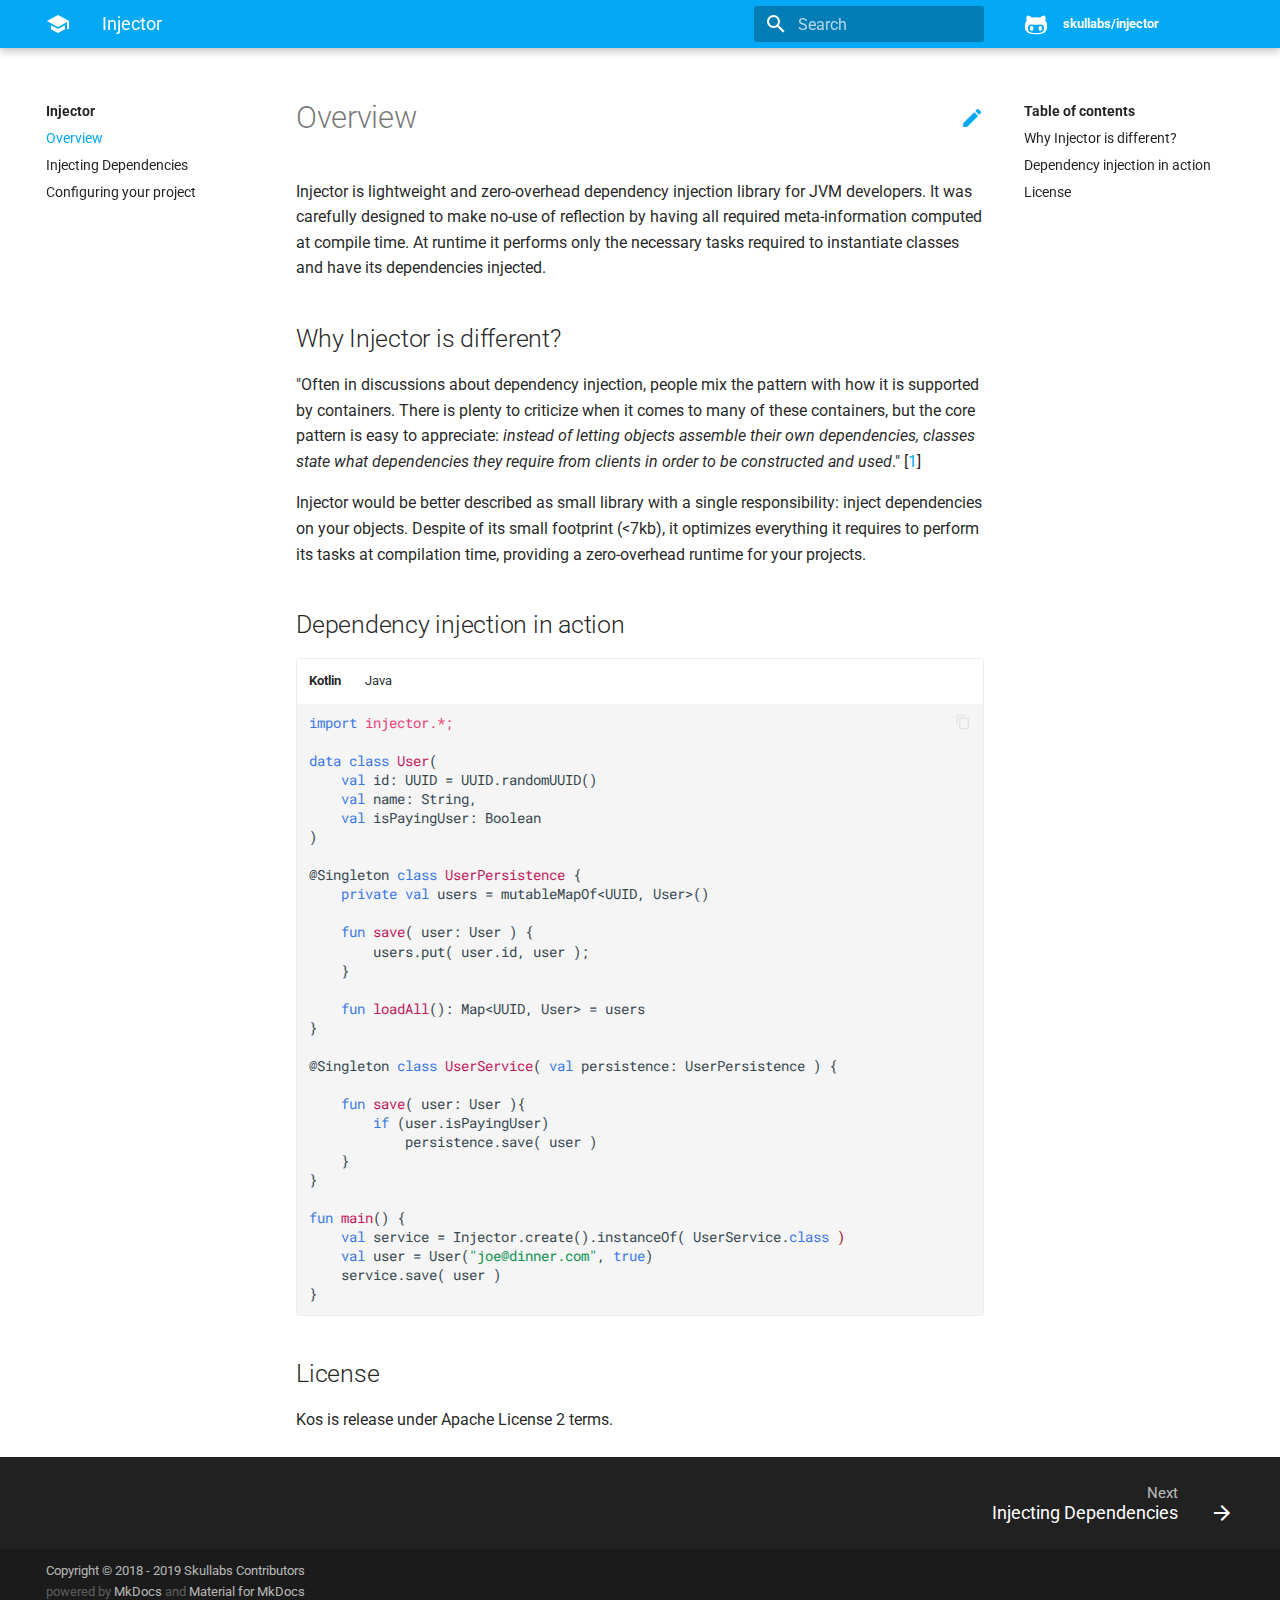
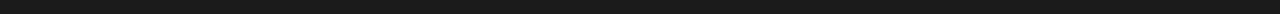
==== docs/index.html @ f12652a5 "Adding documentation" ====
<!doctype html>
<html lang="en" class="no-js">
  <head>
    
      <meta charset="utf-8">
      <meta name="viewport" content="width=device-width,initial-scale=1">
      <meta http-equiv="x-ua-compatible" content="ie=edge">
      
        <meta name="description" content="Zero-overhead and minimalist dependency injection library">
      
      
        <link rel="canonical" href="https://skullabs.github.io/injector/">
      
      
        <meta name="author" content="Skullabs Contributors">
      
      
        <meta name="lang:clipboard.copy" content="Copy to clipboard">
      
        <meta name="lang:clipboard.copied" content="Copied to clipboard">
      
        <meta name="lang:search.language" content="en">
      
        <meta name="lang:search.pipeline.stopwords" content="True">
      
        <meta name="lang:search.pipeline.trimmer" content="True">
      
        <meta name="lang:search.result.none" content="No matching documents">
      
        <meta name="lang:search.result.one" content="1 matching document">
      
        <meta name="lang:search.result.other" content="# matching documents">
      
        <meta name="lang:search.tokenizer" content="[\s\-]+">
      
      <link rel="shortcut icon" href="assets/images/favicon.png">
      <meta name="generator" content="mkdocs-1.0.4, mkdocs-material-4.4.0">
    
    
      
        <title>Injector</title>
      
    
    
      <link rel="stylesheet" href="assets/stylesheets/application.0284f74d.css">
      
        <link rel="stylesheet" href="assets/stylesheets/application-palette.01803549.css">
      
      
        
        
        <meta name="theme-color" content="#03a9f4">
      
    
    
      <script src="assets/javascripts/modernizr.74668098.js"></script>
    
    
      
        <link href="https://fonts.gstatic.com" rel="preconnect" crossorigin>
        <link rel="stylesheet" href="https://fonts.googleapis.com/css?family=Roboto:300,400,400i,700|Roboto+Mono&display=fallback">
        <style>body,input{font-family:"Roboto","Helvetica Neue",Helvetica,Arial,sans-serif}code,kbd,pre{font-family:"Roboto Mono","Courier New",Courier,monospace}</style>
      
    
    <link rel="stylesheet" href="assets/fonts/material-icons.css">
    
    
      <link rel="stylesheet" href="custom.css">
    
    
      
    
    
  </head>
  
    
    
    <body dir="ltr" data-md-color-primary="light-blue" data-md-color-accent="blue-grey">
  
    <svg class="md-svg">
      <defs>
        
        
          <svg xmlns="http://www.w3.org/2000/svg" width="416" height="448" viewBox="0 0 416 448" id="__github"><path fill="currentColor" d="M160 304q0 10-3.125 20.5t-10.75 19T128 352t-18.125-8.5-10.75-19T96 304t3.125-20.5 10.75-19T128 256t18.125 8.5 10.75 19T160 304zm160 0q0 10-3.125 20.5t-10.75 19T288 352t-18.125-8.5-10.75-19T256 304t3.125-20.5 10.75-19T288 256t18.125 8.5 10.75 19T320 304zm40 0q0-30-17.25-51T296 232q-10.25 0-48.75 5.25Q229.5 240 208 240t-39.25-2.75Q130.75 232 120 232q-29.5 0-46.75 21T56 304q0 22 8 38.375t20.25 25.75 30.5 15 35 7.375 37.25 1.75h42q20.5 0 37.25-1.75t35-7.375 30.5-15 20.25-25.75T360 304zm56-44q0 51.75-15.25 82.75-9.5 19.25-26.375 33.25t-35.25 21.5-42.5 11.875-42.875 5.5T212 416q-19.5 0-35.5-.75t-36.875-3.125-38.125-7.5-34.25-12.875T37 371.5t-21.5-28.75Q0 312 0 260q0-59.25 34-99-6.75-20.5-6.75-42.5 0-29 12.75-54.5 27 0 47.5 9.875t47.25 30.875Q171.5 96 212 96q37 0 70 8 26.25-20.5 46.75-30.25T376 64q12.75 25.5 12.75 54.5 0 21.75-6.75 42 34 40 34 99.5z"/></svg>
        
      </defs>
    </svg>
    <input class="md-toggle" data-md-toggle="drawer" type="checkbox" id="__drawer" autocomplete="off">
    <input class="md-toggle" data-md-toggle="search" type="checkbox" id="__search" autocomplete="off">
    <label class="md-overlay" data-md-component="overlay" for="__drawer"></label>
    
      <a href="#overview" tabindex="1" class="md-skip">
        Skip to content
      </a>
    
    
      <header class="md-header" data-md-component="header">
  <nav class="md-header-nav md-grid">
    <div class="md-flex">
      <div class="md-flex__cell md-flex__cell--shrink">
        <a href="https://skullabs.github.io/injector/" title="Injector" class="md-header-nav__button md-logo">
          
            <i class="md-icon"></i>
          
        </a>
      </div>
      <div class="md-flex__cell md-flex__cell--shrink">
        <label class="md-icon md-icon--menu md-header-nav__button" for="__drawer"></label>
      </div>
      <div class="md-flex__cell md-flex__cell--stretch">
        <div class="md-flex__ellipsis md-header-nav__title" data-md-component="title">
          
            <span class="md-header-nav__topic">
              Injector
            </span>
            <span class="md-header-nav__topic">
              
                Overview
              
            </span>
          
        </div>
      </div>
      <div class="md-flex__cell md-flex__cell--shrink">
        
          <label class="md-icon md-icon--search md-header-nav__button" for="__search"></label>
          
<div class="md-search" data-md-component="search" role="dialog">
  <label class="md-search__overlay" for="__search"></label>
  <div class="md-search__inner" role="search">
    <form class="md-search__form" name="search">
      <input type="text" class="md-search__input" name="query" placeholder="Search" autocapitalize="off" autocorrect="off" autocomplete="off" spellcheck="false" data-md-component="query" data-md-state="active">
      <label class="md-icon md-search__icon" for="__search"></label>
      <button type="reset" class="md-icon md-search__icon" data-md-component="reset" tabindex="-1">
        &#xE5CD;
      </button>
    </form>
    <div class="md-search__output">
      <div class="md-search__scrollwrap" data-md-scrollfix>
        <div class="md-search-result" data-md-component="result">
          <div class="md-search-result__meta">
            Type to start searching
          </div>
          <ol class="md-search-result__list"></ol>
        </div>
      </div>
    </div>
  </div>
</div>
        
      </div>
      
        <div class="md-flex__cell md-flex__cell--shrink">
          <div class="md-header-nav__source">
            


  

<a href="https://github.com/Skullabs/injector/" title="Go to repository" class="md-source" data-md-source="github">
  
    <div class="md-source__icon">
      <svg viewBox="0 0 24 24" width="24" height="24">
        <use xlink:href="#__github" width="24" height="24"></use>
      </svg>
    </div>
  
  <div class="md-source__repository">
    skullabs/injector
  </div>
</a>
          </div>
        </div>
      
    </div>
  </nav>
</header>
    
    <div class="md-container">
      
        
      
      
        

<nav class="md-tabs" data-md-component="tabs">
  <div class="md-tabs__inner md-grid">
    <ul class="md-tabs__list">
      
        
  <li class="md-tabs__item">
    
      <a href="." title="Overview" class="md-tabs__link md-tabs__link--active">
        Overview
      </a>
    
  </li>

      
        
      
        
      
    </ul>
  </div>
</nav>
      
      <main class="md-main">
        <div class="md-main__inner md-grid" data-md-component="container">
          
            
              <div class="md-sidebar md-sidebar--primary" data-md-component="navigation">
                <div class="md-sidebar__scrollwrap">
                  <div class="md-sidebar__inner">
                    <nav class="md-nav md-nav--primary" data-md-level="0">
  <label class="md-nav__title md-nav__title--site" for="__drawer">
    <a href="https://skullabs.github.io/injector/" title="Injector" class="md-nav__button md-logo">
      
        <i class="md-icon"></i>
      
    </a>
    Injector
  </label>
  
    <div class="md-nav__source">
      


  

<a href="https://github.com/Skullabs/injector/" title="Go to repository" class="md-source" data-md-source="github">
  
    <div class="md-source__icon">
      <svg viewBox="0 0 24 24" width="24" height="24">
        <use xlink:href="#__github" width="24" height="24"></use>
      </svg>
    </div>
  
  <div class="md-source__repository">
    skullabs/injector
  </div>
</a>
    </div>
  
  <ul class="md-nav__list" data-md-scrollfix>
    
      
      
      

  


  <li class="md-nav__item md-nav__item--active">
    
    <input class="md-toggle md-nav__toggle" data-md-toggle="toc" type="checkbox" id="__toc">
    
      
    
    
      <label class="md-nav__link md-nav__link--active" for="__toc">
        Overview
      </label>
    
    <a href="." title="Overview" class="md-nav__link md-nav__link--active">
      Overview
    </a>
    
      
<nav class="md-nav md-nav--secondary">
  
  
    
  
  
    <label class="md-nav__title" for="__toc">Table of contents</label>
    <ul class="md-nav__list" data-md-scrollfix>
      
        <li class="md-nav__item">
  <a href="#why-injector-is-different" title="Why Injector is different?" class="md-nav__link">
    Why Injector is different?
  </a>
  
</li>
      
        <li class="md-nav__item">
  <a href="#dependency-injection-in-action" title="Dependency injection in action" class="md-nav__link">
    Dependency injection in action
  </a>
  
</li>
      
        <li class="md-nav__item">
  <a href="#license" title="License" class="md-nav__link">
    License
  </a>
  
</li>
      
      
      
      
      
    </ul>
  
</nav>
    
  </li>

    
      
      
      


  <li class="md-nav__item">
    <a href="basics/" title="Injecting Dependencies" class="md-nav__link">
      Injecting Dependencies
    </a>
  </li>

    
      
      
      


  <li class="md-nav__item">
    <a href="config/" title="Configuring your project" class="md-nav__link">
      Configuring your project
    </a>
  </li>

    
  </ul>
</nav>
                  </div>
                </div>
              </div>
            
            
              <div class="md-sidebar md-sidebar--secondary" data-md-component="toc">
                <div class="md-sidebar__scrollwrap">
                  <div class="md-sidebar__inner">
                    
<nav class="md-nav md-nav--secondary">
  
  
    
  
  
    <label class="md-nav__title" for="__toc">Table of contents</label>
    <ul class="md-nav__list" data-md-scrollfix>
      
        <li class="md-nav__item">
  <a href="#why-injector-is-different" title="Why Injector is different?" class="md-nav__link">
    Why Injector is different?
  </a>
  
</li>
      
        <li class="md-nav__item">
  <a href="#dependency-injection-in-action" title="Dependency injection in action" class="md-nav__link">
    Dependency injection in action
  </a>
  
</li>
      
        <li class="md-nav__item">
  <a href="#license" title="License" class="md-nav__link">
    License
  </a>
  
</li>
      
      
      
      
      
    </ul>
  
</nav>
                  </div>
                </div>
              </div>
            
          
          <div class="md-content">
            <article class="md-content__inner md-typeset">
              
                
                  <a href="https://github.com/Skullabs/injector/edit/master/docs/index.md" title="Edit this page" class="md-icon md-content__icon">&#xE3C9;</a>
                
                
                <h1 id="overview">Overview<a class="headerlink" href="#overview" title="Permanent link">&para;</a></h1>
<p>Injector is lightweight and zero-overhead dependency injection library for JVM developers.
It was carefully designed to make no-use of reflection by having all required meta-information
computed at compile time. At runtime it performs only the necessary tasks required to instantiate
classes and have its dependencies injected.</p>
<h2 id="why-injector-is-different">Why Injector is different?<a class="headerlink" href="#why-injector-is-different" title="Permanent link">&para;</a></h2>
<p>"Often in discussions about dependency injection, people mix the pattern with how it is
supported by containers. There is plenty to criticize when it comes to many of these containers,
but the core pattern is easy to appreciate: <em>instead of letting objects assemble their own
dependencies, classes state what dependencies they require from clients in order to be
constructed and used</em>."
[<a href="https://engineering.snagajob.com/dont-like-dependency-injection-898de93dc8d3#a541">1</a>]</p>
<p>Injector would be better described as small library with a single responsibility: inject
dependencies on your objects. Despite of its small footprint (&lt;7kb), it optimizes everything
it requires to perform its tasks at compilation time, providing a zero-overhead runtime
for your projects.</p>
<h2 id="dependency-injection-in-action">Dependency injection in action<a class="headerlink" href="#dependency-injection-in-action" title="Permanent link">&para;</a></h2>
<div class="superfences-tabs">
<input name="__tabs_1" type="radio" id="__tab_1_0" checked="checked" />
<label for="__tab_1_0">Kotlin</label>
<div class="superfences-content"><div class="codehilite"><pre><span></span><span class="k">import</span> <span class="nn">injector.*;</span>

<span class="k">data</span> <span class="k">class</span> <span class="nc">User</span><span class="p">(</span>
    <span class="k">val</span> <span class="py">id</span><span class="p">:</span> <span class="n">UUID</span> <span class="p">=</span> <span class="n">UUID</span><span class="p">.</span><span class="n">randomUUID</span><span class="p">()</span>
    <span class="k">val</span> <span class="py">name</span><span class="p">:</span> <span class="n">String</span><span class="p">,</span>
    <span class="k">val</span> <span class="py">isPayingUser</span><span class="p">:</span> <span class="n">Boolean</span>
<span class="p">)</span>

<span class="n">@Singleton</span> <span class="k">class</span> <span class="nc">UserPersistence</span> <span class="p">{</span>
    <span class="k">private</span> <span class="k">val</span> <span class="py">users</span> <span class="p">=</span> <span class="n">mutableMapOf</span><span class="p">&lt;</span><span class="n">UUID</span><span class="p">,</span> <span class="n">User</span><span class="p">&gt;()</span>

    <span class="k">fun</span> <span class="nf">save</span><span class="p">(</span> <span class="n">user</span><span class="p">:</span> <span class="n">User</span> <span class="p">)</span> <span class="p">{</span>
        <span class="n">users</span><span class="p">.</span><span class="n">put</span><span class="p">(</span> <span class="n">user</span><span class="p">.</span><span class="n">id</span><span class="p">,</span> <span class="n">user</span> <span class="p">);</span>
    <span class="p">}</span>

    <span class="k">fun</span> <span class="nf">loadAll</span><span class="p">():</span> <span class="n">Map</span><span class="p">&lt;</span><span class="n">UUID</span><span class="p">,</span> <span class="n">User</span><span class="p">&gt;</span> <span class="p">=</span> <span class="n">users</span>
<span class="p">}</span>

<span class="n">@Singleton</span> <span class="k">class</span> <span class="nc">UserService</span><span class="p">(</span> <span class="k">val</span> <span class="py">persistence</span><span class="p">:</span> <span class="n">UserPersistence</span> <span class="p">)</span> <span class="p">{</span>

    <span class="k">fun</span> <span class="nf">save</span><span class="p">(</span> <span class="n">user</span><span class="p">:</span> <span class="n">User</span> <span class="p">){</span>
        <span class="k">if</span> <span class="p">(</span><span class="n">user</span><span class="p">.</span><span class="n">isPayingUser</span><span class="p">)</span>
            <span class="n">persistence</span><span class="p">.</span><span class="n">save</span><span class="p">(</span> <span class="n">user</span> <span class="p">)</span>
    <span class="p">}</span>
<span class="p">}</span>

<span class="k">fun</span> <span class="nf">main</span><span class="p">()</span> <span class="p">{</span>
    <span class="k">val</span> <span class="py">service</span> <span class="p">=</span> <span class="n">Injector</span><span class="p">.</span><span class="n">create</span><span class="p">().</span><span class="n">instanceOf</span><span class="p">(</span> <span class="n">UserService</span><span class="p">.</span><span class="k">class</span> <span class="err">)</span>
    <span class="k">val</span> <span class="py">user</span> <span class="p">=</span> <span class="n">User</span><span class="p">(</span><span class="s">&quot;joe@dinner.com&quot;</span><span class="p">,</span> <span class="k">true</span><span class="p">)</span>
    <span class="n">service</span><span class="p">.</span><span class="n">save</span><span class="p">(</span> <span class="n">user</span> <span class="p">)</span>
<span class="p">}</span>
</pre></div></div>
<input name="__tabs_1" type="radio" id="__tab_1_1" />
<label for="__tab_1_1">Java</label>
<div class="superfences-content"><div class="codehilite"><pre><span></span><span class="k">import</span> <span class="nn">injector.*;</span>
<span class="k">import</span> <span class="nn">java.util.*;</span>

<span class="k">class</span> <span class="nc">User</span> <span class="p">{</span>
    <span class="k">final</span> <span class="n">UUID</span> <span class="n">id</span> <span class="p">=</span> <span class="n">UUID</span><span class="p">.</span><span class="n">randomUUID</span><span class="p">();</span>
    <span class="k">final</span> <span class="n">String</span> <span class="n">name</span><span class="p">;</span>
    <span class="k">final</span> <span class="n">Boolean</span> <span class="n">isPayingUser</span><span class="p">;</span>

    <span class="n">User</span><span class="p">(</span> <span class="n">String</span> <span class="n">name</span><span class="p">,</span> <span class="n">Boolean</span> <span class="n">isPayingUser</span> <span class="p">){</span>
        <span class="k">this</span><span class="p">.</span><span class="n">name</span> <span class="p">=</span> <span class="n">name</span><span class="p">;</span>
        <span class="k">this</span><span class="p">.</span><span class="n">isPayingUser</span> <span class="p">=</span> <span class="n">isPayingUser</span><span class="p">;</span>
    <span class="p">}</span>
<span class="p">}</span>

<span class="n">@Singleton</span>
<span class="k">class</span> <span class="nc">UserPersistence</span> <span class="p">{</span>
    <span class="k">private</span> <span class="k">final</span> <span class="n">Map</span><span class="p">&lt;</span><span class="n">UUID</span><span class="p">,</span><span class="n">User</span><span class="p">&gt;</span> <span class="n">users</span> <span class="p">=</span> <span class="n">new</span> <span class="n">HashMap</span><span class="p">&lt;&gt;();</span>

    <span class="n">void</span> <span class="n">save</span><span class="p">(</span> <span class="n">User</span> <span class="n">user</span> <span class="p">)</span> <span class="p">{</span>
        <span class="n">users</span><span class="p">.</span><span class="n">put</span><span class="p">(</span> <span class="n">user</span><span class="p">.</span><span class="n">id</span><span class="p">,</span> <span class="n">user</span> <span class="p">);</span>
    <span class="p">}</span>
<span class="p">}</span>

<span class="n">@Singleton</span>
<span class="k">class</span> <span class="nc">UserService</span> <span class="p">{</span>

    <span class="k">final</span> <span class="n">UserPersistence</span> <span class="n">persistence</span><span class="p">;</span>

    <span class="n">UserService</span><span class="p">(</span> <span class="n">UserPersistence</span> <span class="n">persistence</span> <span class="p">){</span>
        <span class="k">this</span><span class="p">.</span><span class="n">persistence</span> <span class="p">=</span> <span class="n">persistence</span><span class="p">;</span>
    <span class="p">}</span>

    <span class="n">void</span> <span class="n">save</span><span class="p">(</span> <span class="n">User</span> <span class="n">user</span> <span class="p">){</span>
        <span class="k">if</span> <span class="p">(</span><span class="n">user</span><span class="p">.</span><span class="n">isPayingUser</span><span class="p">)</span>
            <span class="n">persistence</span><span class="p">.</span><span class="n">save</span><span class="p">(</span> <span class="n">user</span> <span class="p">);</span>
    <span class="p">}</span>
<span class="p">}</span>

<span class="k">fun</span> <span class="nf">main</span><span class="p">()</span> <span class="p">{</span>
    <span class="n">UserService</span> <span class="n">service</span> <span class="p">=</span> <span class="n">Injector</span><span class="p">.</span><span class="n">create</span><span class="p">().</span><span class="n">instanceOf</span><span class="p">(</span><span class="n">UserService</span><span class="p">.</span><span class="k">class</span><span class="p">);</span>
    <span class="n">User</span> <span class="n">user</span> <span class="p">=</span> <span class="n">new</span> <span class="n">User</span><span class="p">(</span><span class="s">&quot;joe@dinner.com&quot;</span><span class="p">,</span> <span class="k">true</span><span class="p">);</span>
    <span class="n">service</span><span class="p">.</span><span class="n">save</span><span class="p">(</span> <span class="n">user</span> <span class="p">);</span>
<span class="p">}</span>
</pre></div></div>
</div>
<h2 id="license">License<a class="headerlink" href="#license" title="Permanent link">&para;</a></h2>
<p>Kos is release under Apache License 2 terms.</p>
                
                  
                
              
              
                


              
            </article>
          </div>
        </div>
      </main>
      
        
<footer class="md-footer">
  
    <div class="md-footer-nav">
      <nav class="md-footer-nav__inner md-grid">
        
        
          <a href="basics/" title="Injecting Dependencies" class="md-flex md-footer-nav__link md-footer-nav__link--next" rel="next">
            <div class="md-flex__cell md-flex__cell--stretch md-footer-nav__title">
              <span class="md-flex__ellipsis">
                <span class="md-footer-nav__direction">
                  Next
                </span>
                Injecting Dependencies
              </span>
            </div>
            <div class="md-flex__cell md-flex__cell--shrink">
              <i class="md-icon md-icon--arrow-forward md-footer-nav__button"></i>
            </div>
          </a>
        
      </nav>
    </div>
  
  <div class="md-footer-meta md-typeset">
    <div class="md-footer-meta__inner md-grid">
      <div class="md-footer-copyright">
        
          <div class="md-footer-copyright__highlight">
            Copyright &copy; 2018 - 2019 Skullabs Contributors
          </div>
        
        powered by
        <a href="https://www.mkdocs.org">MkDocs</a>
        and
        <a href="https://squidfunk.github.io/mkdocs-material/">
          Material for MkDocs</a>
      </div>
      
    </div>
  </div>
</footer>
      
    </div>
    
      <script src="assets/javascripts/application.245445c6.js"></script>
      
      <script>app.initialize({version:"1.0.4",url:{base:"."}})</script>
      
    
  </body>
</html>
---- docs/assets/stylesheets/application.0284f74d.css ----
@charset "UTF-8";html{box-sizing:border-box}*,:after,:before{box-sizing:inherit}html{-webkit-text-size-adjust:none;-moz-text-size-adjust:none;-ms-text-size-adjust:none;text-size-adjust:none}body{margin:0}hr{overflow:visible;box-sizing:content-box}a{-webkit-text-decoration-skip:objects}a,button,input,label{-webkit-tap-highlight-color:transparent}a{color:inherit;text-decoration:none}small,sub,sup{font-size:80%}sub,sup{position:relative;line-height:0;vertical-align:baseline}sub{bottom:-.25em}sup{top:-.5em}img{border-style:none}table{border-collapse:separate;border-spacing:0}td,th{font-weight:400;vertical-align:top}button{margin:0;padding:0;border:0;outline-style:none;background:transparent;font-size:inherit}input{border:0;outline:0}.md-clipboard:before,.md-icon,.md-nav__button,.md-nav__link:after,.md-nav__title:before,.md-search-result__article--document:before,.md-source-file:before,.md-typeset .admonition>.admonition-title:before,.md-typeset .admonition>summary:before,.md-typeset .critic.comment:before,.md-typeset .footnote-backref,.md-typeset .task-list-control .task-list-indicator:before,.md-typeset details>.admonition-title:before,.md-typeset details>summary:before,.md-typeset summary:after{font-family:Material Icons;font-style:normal;font-variant:normal;font-weight:400;line-height:1;text-transform:none;white-space:nowrap;speak:none;word-wrap:normal;direction:ltr}.md-content__icon,.md-footer-nav__button,.md-header-nav__button,.md-nav__button,.md-nav__title:before,.md-search-result__article--document:before{display:inline-block;margin:.2rem;padding:.4rem;font-size:1.2rem;cursor:pointer}.md-icon--arrow-back:before{content:""}.md-icon--arrow-forward:before{content:""}.md-icon--menu:before{content:""}.md-icon--search:before{content:""}[dir=rtl] .md-icon--arrow-back:before{content:""}[dir=rtl] .md-icon--arrow-forward:before{content:""}body{-webkit-font-smoothing:antialiased;-moz-osx-font-smoothing:grayscale}body,input{color:rgba(0,0,0,.87);-webkit-font-feature-settings:"kern","liga";font-feature-settings:"kern","liga";font-family:Helvetica Neue,Helvetica,Arial,sans-serif}code,kbd,pre{color:rgba(0,0,0,.87);-webkit-font-feature-settings:"kern";font-feature-settings:"kern";font-family:Courier New,Courier,monospace}.md-typeset{font-size:.8rem;line-height:1.6;-webkit-print-color-adjust:exact}.md-typeset blockquote,.md-typeset ol,.md-typeset p,.md-typeset ul{margin:1em 0}.md-typeset h1{margin:0 0 2rem;color:rgba(0,0,0,.54);font-size:1.5625rem;line-height:1.3}.md-typeset h1,.md-typeset h2{font-weight:300;letter-spacing:-.01em}.md-typeset h2{margin:2rem 0 .8rem;font-size:1.25rem;line-height:1.4}.md-typeset h3{margin:1.6rem 0 .8rem;font-size:1rem;font-weight:400;letter-spacing:-.01em;line-height:1.5}.md-typeset h2+h3{margin-top:.8rem}.md-typeset h4{font-size:.8rem}.md-typeset h4,.md-typeset h5,.md-typeset h6{margin:.8rem 0;font-weight:700;letter-spacing:-.01em}.md-typeset h5,.md-typeset h6{color:rgba(0,0,0,.54);font-size:.64rem}.md-typeset h5{text-transform:uppercase}.md-typeset hr{margin:1.5em 0;border-bottom:.05rem dotted rgba(0,0,0,.26)}.md-typeset a{color:#3f51b5;word-break:break-word}.md-typeset a,.md-typeset a:before{transition:color .125s}.md-typeset a:active,.md-typeset a:hover{color:#536dfe}.md-typeset code,.md-typeset pre{background-color:hsla(0,0%,92.5%,.5);color:#37474f;font-size:85%;direction:ltr}.md-typeset code{margin:0 .29412em;padding:.07353em 0;border-radius:.1rem;box-shadow:.29412em 0 0 hsla(0,0%,92.5%,.5),-.29412em 0 0 hsla(0,0%,92.5%,.5);word-break:break-word;-webkit-box-decoration-break:clone;box-decoration-break:clone}.md-typeset h1 code,.md-typeset h2 code,.md-typeset h3 code,.md-typeset h4 code,.md-typeset h5 code,.md-typeset h6 code{margin:0;background-color:transparent;box-shadow:none}.md-typeset a>code{margin:inherit;padding:inherit;border-radius:initial;background-color:inherit;color:inherit;box-shadow:none}.md-typeset pre{position:relative;margin:1em 0;border-radius:.1rem;line-height:1.4;-webkit-overflow-scrolling:touch}.md-typeset pre>code{display:block;margin:0;padding:.525rem .6rem;background-color:transparent;font-size:inherit;box-shadow:none;-webkit-box-decoration-break:slice;box-decoration-break:slice;overflow:auto}.md-typeset pre>code::-webkit-scrollbar{width:.2rem;height:.2rem}.md-typeset pre>code::-webkit-scrollbar-thumb{background-color:rgba(0,0,0,.26)}.md-typeset pre>code::-webkit-scrollbar-thumb:hover{background-color:#536dfe}.md-typeset kbd{padding:0 .29412em;border-radius:.15rem;border:.05rem solid #c9c9c9;border-bottom-color:#bcbcbc;background-color:#fcfcfc;color:#555;font-size:85%;box-shadow:0 .05rem 0 #b0b0b0;word-break:break-word}.md-typeset mark{margin:0 .25em;padding:.0625em 0;border-radius:.1rem;background-color:rgba(255,235,59,.5);box-shadow:.25em 0 0 rgba(255,235,59,.5),-.25em 0 0 rgba(255,235,59,.5);word-break:break-word;-webkit-box-decoration-break:clone;box-decoration-break:clone}.md-typeset abbr{border-bottom:.05rem dotted rgba(0,0,0,.54);text-decoration:none;cursor:help}.md-typeset small{opacity:.75}.md-typeset sub,.md-typeset sup{margin-left:.07812em}[dir=rtl] .md-typeset sub,[dir=rtl] .md-typeset sup{margin-right:.07812em;margin-left:0}.md-typeset blockquote{padding-left:.6rem;border-left:.2rem solid rgba(0,0,0,.26);color:rgba(0,0,0,.54)}[dir=rtl] .md-typeset blockquote{padding-right:.6rem;padding-left:0;border-right:.2rem solid rgba(0,0,0,.26);border-left:initial}.md-typeset ul{list-style-type:disc}.md-typeset ol,.md-typeset ul{margin-left:.625em;padding:0}[dir=rtl] .md-typeset ol,[dir=rtl] .md-typeset ul{margin-right:.625em;margin-left:0}.md-typeset ol ol,.md-typeset ul ol{list-style-type:lower-alpha}.md-typeset ol ol ol,.md-typeset ul ol ol{list-style-type:lower-roman}.md-typeset ol li,.md-typeset ul li{margin-bottom:.5em;margin-left:1.25em}[dir=rtl] .md-typeset ol li,[dir=rtl] .md-typeset ul li{margin-right:1.25em;margin-left:0}.md-typeset ol li blockquote,.md-typeset ol li p,.md-typeset ul li blockquote,.md-typeset ul li p{margin:.5em 0}.md-typeset ol li:last-child,.md-typeset ul li:last-child{margin-bottom:0}.md-typeset ol li ol,.md-typeset ol li ul,.md-typeset ul li ol,.md-typeset ul li ul{margin:.5em 0 .5em .625em}[dir=rtl] .md-typeset ol li ol,[dir=rtl] .md-typeset ol li ul,[dir=rtl] .md-typeset ul li ol,[dir=rtl] .md-typeset ul li ul{margin-right:.625em;margin-left:0}.md-typeset dd{margin:1em 0 1em 1.875em}[dir=rtl] .md-typeset dd{margin-right:1.875em;margin-left:0}.md-typeset iframe,.md-typeset img,.md-typeset svg{max-width:100%}.md-typeset table:not([class]){box-shadow:0 2px 2px 0 rgba(0,0,0,.14),0 1px 5px 0 rgba(0,0,0,.12),0 3px 1px -2px rgba(0,0,0,.2);display:inline-block;max-width:100%;border-radius:.1rem;font-size:.64rem;overflow:auto;-webkit-overflow-scrolling:touch}.md-typeset table:not([class])+*{margin-top:1.5em}.md-typeset table:not([class]) td:not([align]),.md-typeset table:not([class]) th:not([align]){text-align:left}[dir=rtl] .md-typeset table:not([class]) td:not([align]),[dir=rtl] .md-typeset table:not([class]) th:not([align]){text-align:right}.md-typeset table:not([class]) th{min-width:5rem;padding:.6rem .8rem;background-color:rgba(0,0,0,.54);color:#fff;vertical-align:top}.md-typeset table:not([class]) td{padding:.6rem .8rem;border-top:.05rem solid rgba(0,0,0,.07);vertical-align:top}.md-typeset table:not([class]) tr{transition:background-color .125s}.md-typeset table:not([class]) tr:hover{background-color:rgba(0,0,0,.035);box-shadow:inset 0 .05rem 0 #fff}.md-typeset table:not([class]) tr:first-child td{border-top:0}.md-typeset table:not([class]) a{word-break:normal}.md-typeset__scrollwrap{margin:1em -.8rem;overflow-x:auto;-webkit-overflow-scrolling:touch}.md-typeset .md-typeset__table{display:inline-block;margin-bottom:.5em;padding:0 .8rem}.md-typeset .md-typeset__table table{display:table;width:100%;margin:0;overflow:hidden}html{font-size:125%;overflow-x:hidden}body,html{height:100%}body{position:relative;font-size:.5rem}hr{display:block;height:.05rem;padding:0;border:0}.md-svg{display:none}.md-grid{max-width:61rem;margin-right:auto;margin-left:auto}.md-container,.md-main{overflow:auto}.md-container{display:table;width:100%;height:100%;padding-top:2.4rem;table-layout:fixed}.md-main{display:table-row;height:100%}.md-main__inner{height:100%;padding-top:1.5rem;padding-bottom:.05rem}.md-toggle{display:none}.md-overlay{position:fixed;top:0;width:0;height:0;transition:width 0s .25s,height 0s .25s,opacity .25s;background-color:rgba(0,0,0,.54);opacity:0;z-index:3}.md-flex{display:table}.md-flex__cell{display:table-cell;position:relative;vertical-align:top}.md-flex__cell--shrink{width:0}.md-flex__cell--stretch{display:table;width:100%;table-layout:fixed}.md-flex__ellipsis{display:table-cell;text-overflow:ellipsis;white-space:nowrap;overflow:hidden}.md-skip{position:fixed;width:.05rem;height:.05rem;margin:.5rem;padding:.3rem .5rem;-webkit-transform:translateY(.4rem);transform:translateY(.4rem);border-radius:.1rem;background-color:rgba(0,0,0,.87);color:#fff;font-size:.64rem;opacity:0;overflow:hidden}.md-skip:focus{width:auto;height:auto;clip:auto;-webkit-transform:translateX(0);transform:translateX(0);transition:opacity .175s 75ms,-webkit-transform .25s cubic-bezier(.4,0,.2,1);transition:transform .25s cubic-bezier(.4,0,.2,1),opacity .175s 75ms;transition:transform .25s cubic-bezier(.4,0,.2,1),opacity .175s 75ms,-webkit-transform .25s cubic-bezier(.4,0,.2,1);opacity:1;z-index:10}@page{margin:25mm}.md-clipboard{position:absolute;top:.3rem;right:.3rem;width:1.4rem;height:1.4rem;border-radius:.1rem;font-size:.8rem;cursor:pointer;z-index:1;-webkit-backface-visibility:hidden;backface-visibility:hidden}.md-clipboard:before{transition:color .25s,opacity .25s;color:rgba(0,0,0,.07);content:"\E14D"}.codehilite:hover .md-clipboard:before,.md-typeset .highlight:hover .md-clipboard:before,pre:hover .md-clipboard:before{color:rgba(0,0,0,.54)}.md-clipboard:focus:before,.md-clipboard:hover:before{color:#536dfe}.md-clipboard__message{display:block;position:absolute;top:0;right:1.7rem;padding:.3rem .5rem;-webkit-transform:translateX(.4rem);transform:translateX(.4rem);transition:opacity .175s,-webkit-transform .25s cubic-bezier(.9,.1,.9,0);transition:transform .25s cubic-bezier(.9,.1,.9,0),opacity .175s;transition:transform .25s cubic-bezier(.9,.1,.9,0),opacity .175s,-webkit-transform .25s cubic-bezier(.9,.1,.9,0);border-radius:.1rem;background-color:rgba(0,0,0,.54);color:#fff;font-size:.64rem;white-space:nowrap;opacity:0;pointer-events:none}.md-clipboard__message--active{-webkit-transform:translateX(0);transform:translateX(0);transition:opacity .175s 75ms,-webkit-transform .25s cubic-bezier(.4,0,.2,1);transition:transform .25s cubic-bezier(.4,0,.2,1),opacity .175s 75ms;transition:transform .25s cubic-bezier(.4,0,.2,1),opacity .175s 75ms,-webkit-transform .25s cubic-bezier(.4,0,.2,1);opacity:1;pointer-events:auto}.md-clipboard__message:before{content:attr(aria-label)}.md-clipboard__message:after{display:block;position:absolute;top:50%;right:-.2rem;width:0;margin-top:-.2rem;border-color:transparent rgba(0,0,0,.54);border-style:solid;border-width:.2rem 0 .2rem .2rem;content:""}.md-content__inner{margin:0 .8rem 1.2rem;padding-top:.6rem}.md-content__inner:before{display:block;height:.4rem;content:""}.md-content__inner>:last-child{margin-bottom:0}.md-content__icon{position:relative;margin:.4rem 0;padding:0;float:right}.md-typeset .md-content__icon{color:rgba(0,0,0,.26)}.md-header{position:fixed;top:0;right:0;left:0;height:2.4rem;transition:background-color .25s,color .25s;background-color:#3f51b5;color:#fff;box-shadow:none;z-index:2;-webkit-backface-visibility:hidden;backface-visibility:hidden}.no-js .md-header{transition:none;box-shadow:none}.md-header[data-md-state=shadow]{transition:background-color .25s,color .25s,box-shadow .25s;box-shadow:0 0 .2rem rgba(0,0,0,.1),0 .2rem .4rem rgba(0,0,0,.2)}.md-header-nav{padding:0 .2rem}.md-header-nav__button{position:relative;transition:opacity .25s;z-index:1}.md-header-nav__button:hover{opacity:.7}.md-header-nav__button.md-logo *{display:block}.no-js .md-header-nav__button.md-icon--search{display:none}.md-header-nav__topic{display:block;position:absolute;transition:opacity .15s,-webkit-transform .4s cubic-bezier(.1,.7,.1,1);transition:transform .4s cubic-bezier(.1,.7,.1,1),opacity .15s;transition:transform .4s cubic-bezier(.1,.7,.1,1),opacity .15s,-webkit-transform .4s cubic-bezier(.1,.7,.1,1);text-overflow:ellipsis;white-space:nowrap;overflow:hidden}.md-header-nav__topic+.md-header-nav__topic{-webkit-transform:translateX(1.25rem);transform:translateX(1.25rem);transition:opacity .15s,-webkit-transform .4s cubic-bezier(1,.7,.1,.1);transition:transform .4s cubic-bezier(1,.7,.1,.1),opacity .15s;transition:transform .4s cubic-bezier(1,.7,.1,.1),opacity .15s,-webkit-transform .4s cubic-bezier(1,.7,.1,.1);opacity:0;z-index:-1;pointer-events:none}[dir=rtl] .md-header-nav__topic+.md-header-nav__topic{-webkit-transform:translateX(-1.25rem);transform:translateX(-1.25rem)}.no-js .md-header-nav__topic{position:static}.no-js .md-header-nav__topic+.md-header-nav__topic{display:none}.md-header-nav__title{padding:0 1rem;font-size:.9rem;line-height:2.4rem}.md-header-nav__title[data-md-state=active] .md-header-nav__topic{-webkit-transform:translateX(-1.25rem);transform:translateX(-1.25rem);transition:opacity .15s,-webkit-transform .4s cubic-bezier(1,.7,.1,.1);transition:transform .4s cubic-bezier(1,.7,.1,.1),opacity .15s;transition:transform .4s cubic-bezier(1,.7,.1,.1),opacity .15s,-webkit-transform .4s cubic-bezier(1,.7,.1,.1);opacity:0;z-index:-1;pointer-events:none}[dir=rtl] .md-header-nav__title[data-md-state=active] .md-header-nav__topic{-webkit-transform:translateX(1.25rem);transform:translateX(1.25rem)}.md-header-nav__title[data-md-state=active] .md-header-nav__topic+.md-header-nav__topic{-webkit-transform:translateX(0);transform:translateX(0);transition:opacity .15s,-webkit-transform .4s cubic-bezier(.1,.7,.1,1);transition:transform .4s cubic-bezier(.1,.7,.1,1),opacity .15s;transition:transform .4s cubic-bezier(.1,.7,.1,1),opacity .15s,-webkit-transform .4s cubic-bezier(.1,.7,.1,1);opacity:1;z-index:0;pointer-events:auto}.md-header-nav__source{display:none}.md-hero{transition:background .25s;background-color:#3f51b5;color:#fff;font-size:1rem;overflow:hidden}.md-hero__inner{margin-top:1rem;padding:.8rem .8rem .4rem;transition:opacity .25s,-webkit-transform .4s cubic-bezier(.1,.7,.1,1);transition:transform .4s cubic-bezier(.1,.7,.1,1),opacity .25s;transition:transform .4s cubic-bezier(.1,.7,.1,1),opacity .25s,-webkit-transform .4s cubic-bezier(.1,.7,.1,1);transition-delay:.1s}[data-md-state=hidden] .md-hero__inner{pointer-events:none;-webkit-transform:translateY(.625rem);transform:translateY(.625rem);transition:opacity .1s 0s,-webkit-transform 0s .4s;transition:transform 0s .4s,opacity .1s 0s;transition:transform 0s .4s,opacity .1s 0s,-webkit-transform 0s .4s;opacity:0}.md-hero--expand .md-hero__inner{margin-bottom:1.2rem}.md-footer-nav{background-color:rgba(0,0,0,.87);color:#fff}.md-footer-nav__inner{padding:.2rem;overflow:auto}.md-footer-nav__link{padding-top:1.4rem;padding-bottom:.4rem;transition:opacity .25s}.md-footer-nav__link:hover{opacity:.7}.md-footer-nav__link--prev{width:25%;float:left}[dir=rtl] .md-footer-nav__link--prev{float:right}.md-footer-nav__link--next{width:75%;float:right;text-align:right}[dir=rtl] .md-footer-nav__link--next{float:left;text-align:left}.md-footer-nav__button{transition:background .25s}.md-footer-nav__title{position:relative;padding:0 1rem;font-size:.9rem;line-height:2.4rem}.md-footer-nav__direction{position:absolute;right:0;left:0;margin-top:-1rem;padding:0 1rem;color:hsla(0,0%,100%,.7);font-size:.75rem}.md-footer-meta{background-color:rgba(0,0,0,.895)}.md-footer-meta__inner{padding:.2rem;overflow:auto}html .md-footer-meta.md-typeset a{color:hsla(0,0%,100%,.7)}html .md-footer-meta.md-typeset a:focus,html .md-footer-meta.md-typeset a:hover{color:#fff}.md-footer-copyright{margin:0 .6rem;padding:.4rem 0;color:hsla(0,0%,100%,.3);font-size:.64rem}.md-footer-copyright__highlight{color:hsla(0,0%,100%,.7)}.md-footer-social{margin:0 .4rem;padding:.2rem 0 .6rem}.md-footer-social__link{display:inline-block;width:1.6rem;height:1.6rem;font-size:.8rem;text-align:center}.md-footer-social__link:before{line-height:1.9}.md-nav{font-size:.7rem;line-height:1.3}.md-nav__title{display:block;padding:0 .6rem;font-weight:700;text-overflow:ellipsis;overflow:hidden}.md-nav__title:before{display:none;content:"\E5C4"}[dir=rtl] .md-nav__title:before{content:"\E5C8"}.md-nav__title .md-nav__button{display:none}.md-nav__list{margin:0;padding:0;list-style:none}.md-nav__item{padding:0 .6rem}.md-nav__item:last-child{padding-bottom:.6rem}.md-nav__item .md-nav__item{padding-right:0}[dir=rtl] .md-nav__item .md-nav__item{padding-right:.6rem;padding-left:0}.md-nav__item .md-nav__item:last-child{padding-bottom:0}.md-nav__button img{width:100%;height:auto}.md-nav__link{display:block;margin-top:.625em;transition:color .125s;text-overflow:ellipsis;cursor:pointer;overflow:hidden}.md-nav__item--nested>.md-nav__link:after{content:"\E313"}html .md-nav__link[for=__toc],html .md-nav__link[for=__toc]+.md-nav__link:after,html .md-nav__link[for=__toc]~.md-nav{display:none}.md-nav__link[data-md-state=blur]{color:rgba(0,0,0,.54)}.md-nav__link--active,.md-nav__link:active{color:#3f51b5}.md-nav__item--nested>.md-nav__link{color:inherit}.md-nav__link:focus,.md-nav__link:hover{color:#536dfe}.md-nav__source,.no-js .md-search{display:none}.md-search__overlay{opacity:0;z-index:1}.md-search__form{position:relative}.md-search__input{position:relative;padding:0 2.2rem 0 3.6rem;text-overflow:ellipsis;z-index:2}[dir=rtl] .md-search__input{padding:0 3.6rem 0 2.2rem}.md-search__input::-webkit-input-placeholder{transition:color .25s cubic-bezier(.1,.7,.1,1)}.md-search__input::-moz-placeholder{transition:color .25s cubic-bezier(.1,.7,.1,1)}.md-search__input:-ms-input-placeholder{transition:color .25s cubic-bezier(.1,.7,.1,1)}.md-search__input::-ms-input-placeholder{transition:color .25s cubic-bezier(.1,.7,.1,1)}.md-search__input::placeholder{transition:color .25s cubic-bezier(.1,.7,.1,1)}.md-search__input::-webkit-input-placeholder,.md-search__input~.md-search__icon{color:rgba(0,0,0,.54)}.md-search__input::-moz-placeholder,.md-search__input~.md-search__icon{color:rgba(0,0,0,.54)}.md-search__input:-ms-input-placeholder,.md-search__input~.md-search__icon{color:rgba(0,0,0,.54)}.md-search__input::-ms-input-placeholder,.md-search__input~.md-search__icon{color:rgba(0,0,0,.54)}.md-search__input::placeholder,.md-search__input~.md-search__icon{color:rgba(0,0,0,.54)}.md-search__input::-ms-clear{display:none}.md-search__icon{position:absolute;transition:color .25s cubic-bezier(.1,.7,.1,1),opacity .25s;font-size:1.2rem;cursor:pointer;z-index:2}.md-search__icon:hover{opacity:.7}.md-search__icon[for=__search]{top:.3rem;left:.5rem}[dir=rtl] .md-search__icon[for=__search]{right:.5rem;left:auto}.md-search__icon[for=__search]:before{content:"\E8B6"}.md-search__icon[type=reset]{top:.3rem;right:.5rem;-webkit-transform:scale(.125);transform:scale(.125);transition:opacity .15s,-webkit-transform .15s cubic-bezier(.1,.7,.1,1);transition:transform .15s cubic-bezier(.1,.7,.1,1),opacity .15s;transition:transform .15s cubic-bezier(.1,.7,.1,1),opacity .15s,-webkit-transform .15s cubic-bezier(.1,.7,.1,1);opacity:0}[dir=rtl] .md-search__icon[type=reset]{right:auto;left:.5rem}[data-md-toggle=search]:checked~.md-header .md-search__input:valid~.md-search__icon[type=reset]{-webkit-transform:scale(1);transform:scale(1);opacity:1}[data-md-toggle=search]:checked~.md-header .md-search__input:valid~.md-search__icon[type=reset]:hover{opacity:.7}.md-search__output{position:absolute;width:100%;border-radius:0 0 .1rem .1rem;overflow:hidden;z-index:1}.md-search__scrollwrap{height:100%;background-color:#fff;box-shadow:inset 0 .05rem 0 rgba(0,0,0,.07);overflow-y:auto;-webkit-overflow-scrolling:touch}.md-search-result{color:rgba(0,0,0,.87);word-break:break-word}.md-search-result__meta{padding:0 .8rem;background-color:rgba(0,0,0,.07);color:rgba(0,0,0,.54);font-size:.64rem;line-height:1.8rem}.md-search-result__list{margin:0;padding:0;border-top:.05rem solid rgba(0,0,0,.07);list-style:none}.md-search-result__item{box-shadow:0 -.05rem 0 rgba(0,0,0,.07)}.md-search-result__link{display:block;transition:background .25s;outline:0;overflow:hidden}.md-search-result__link:hover,.md-search-result__link[data-md-state=active]{background-color:rgba(83,109,254,.1)}.md-search-result__link:hover .md-search-result__article:before,.md-search-result__link[data-md-state=active] .md-search-result__article:before{opacity:.7}.md-search-result__link:last-child .md-search-result__teaser{margin-bottom:.6rem}.md-search-result__article{position:relative;padding:0 .8rem;overflow:auto}.md-search-result__article--document:before{position:absolute;left:0;margin:.1rem;transition:opacity .25s;color:rgba(0,0,0,.54);content:"\E880"}[dir=rtl] .md-search-result__article--document:before{right:0;left:auto}.md-search-result__article--document .md-search-result__title{margin:.55rem 0;font-size:.8rem;font-weight:400;line-height:1.4}.md-search-result__title{margin:.5em 0;font-size:.64rem;font-weight:700;line-height:1.4}.md-search-result__teaser{display:-webkit-box;max-height:1.65rem;margin:.5em 0;color:rgba(0,0,0,.54);font-size:.64rem;line-height:1.4;text-overflow:ellipsis;overflow:hidden;-webkit-line-clamp:2}.md-search-result em{font-style:normal;font-weight:700;text-decoration:underline}.md-sidebar{position:absolute;width:12.1rem;padding:1.2rem 0;overflow:hidden}.md-sidebar[data-md-state=lock]{position:fixed;top:2.4rem}.md-sidebar--secondary{display:none}.md-sidebar__scrollwrap{max-height:100%;margin:0 .2rem;overflow-y:auto;-webkit-backface-visibility:hidden;backface-visibility:hidden}.md-sidebar__scrollwrap::-webkit-scrollbar{width:.2rem;height:.2rem}.md-sidebar__scrollwrap::-webkit-scrollbar-thumb{background-color:rgba(0,0,0,.26)}.md-sidebar__scrollwrap::-webkit-scrollbar-thumb:hover{background-color:#536dfe}@-webkit-keyframes md-source__facts--done{0%{height:0}to{height:.65rem}}@keyframes md-source__facts--done{0%{height:0}to{height:.65rem}}@-webkit-keyframes md-source__fact--done{0%{-webkit-transform:translateY(100%);transform:translateY(100%);opacity:0}50%{opacity:0}to{-webkit-transform:translateY(0);transform:translateY(0);opacity:1}}@keyframes md-source__fact--done{0%{-webkit-transform:translateY(100%);transform:translateY(100%);opacity:0}50%{opacity:0}to{-webkit-transform:translateY(0);transform:translateY(0);opacity:1}}.md-source{display:block;padding-right:.6rem;transition:opacity .25s;font-size:.65rem;line-height:1.2;white-space:nowrap}[dir=rtl] .md-source{padding-right:0;padding-left:.6rem}.md-source:hover{opacity:.7}.md-source:after,.md-source__icon{display:inline-block;height:2.4rem;content:"";vertical-align:middle}.md-source__icon{width:2.4rem}.md-source__icon svg{width:1.2rem;height:1.2rem;margin-top:.6rem;margin-left:.6rem}[dir=rtl] .md-source__icon svg{margin-right:.6rem;margin-left:0}.md-source__icon+.md-source__repository{margin-left:-2rem;padding-left:2rem}[dir=rtl] .md-source__icon+.md-source__repository{margin-right:-2rem;margin-left:0;padding-right:2rem;padding-left:0}.md-source__repository{display:inline-block;max-width:100%;margin-left:.6rem;font-weight:700;text-overflow:ellipsis;overflow:hidden;vertical-align:middle}.md-source__facts{margin:0;padding:0;font-size:.55rem;font-weight:700;list-style-type:none;opacity:.75;overflow:hidden}[data-md-state=done] .md-source__facts{-webkit-animation:md-source__facts--done .25s ease-in;animation:md-source__facts--done .25s ease-in}.md-source__fact{float:left}[dir=rtl] .md-source__fact{float:right}[data-md-state=done] .md-source__fact{-webkit-animation:md-source__fact--done .4s ease-out;animation:md-source__fact--done .4s ease-out}.md-source__fact:before{margin:0 .1rem;content:"\00B7"}.md-source__fact:first-child:before{display:none}.md-source-file{display:inline-block;margin:1em .5em 1em 0;padding-right:.25rem;border-radius:.1rem;background-color:rgba(0,0,0,.07);font-size:.64rem;list-style-type:none;cursor:pointer;overflow:hidden}.md-source-file:before{display:inline-block;margin-right:.25rem;padding:.25rem;background-color:rgba(0,0,0,.26);color:#fff;font-size:.8rem;content:"\E86F";vertical-align:middle}html .md-source-file{transition:background .4s,color .4s,box-shadow .4s cubic-bezier(.4,0,.2,1)}html .md-source-file:before{transition:inherit}html body .md-typeset .md-source-file{color:rgba(0,0,0,.54)}.md-source-file:hover{box-shadow:0 0 8px rgba(0,0,0,.18),0 8px 16px rgba(0,0,0,.36)}.md-source-file:hover:before{background-color:#536dfe}.md-tabs{width:100%;transition:background .25s;background-color:#3f51b5;color:#fff;overflow:auto}.md-tabs__list{margin:0 0 0 .2rem;padding:0;list-style:none;white-space:nowrap}.md-tabs__item{display:inline-block;height:2.4rem;padding-right:.6rem;padding-left:.6rem}.md-tabs__link{display:block;margin-top:.8rem;transition:opacity .25s,-webkit-transform .4s cubic-bezier(.1,.7,.1,1);transition:transform .4s cubic-bezier(.1,.7,.1,1),opacity .25s;transition:transform .4s cubic-bezier(.1,.7,.1,1),opacity .25s,-webkit-transform .4s cubic-bezier(.1,.7,.1,1);font-size:.7rem;opacity:.7}.md-tabs__link--active,.md-tabs__link:hover{color:inherit;opacity:1}.md-tabs__item:nth-child(2) .md-tabs__link{transition-delay:.02s}.md-tabs__item:nth-child(3) .md-tabs__link{transition-delay:.04s}.md-tabs__item:nth-child(4) .md-tabs__link{transition-delay:.06s}.md-tabs__item:nth-child(5) .md-tabs__link{transition-delay:.08s}.md-tabs__item:nth-child(6) .md-tabs__link{transition-delay:.1s}.md-tabs__item:nth-child(7) .md-tabs__link{transition-delay:.12s}.md-tabs__item:nth-child(8) .md-tabs__link{transition-delay:.14s}.md-tabs__item:nth-child(9) .md-tabs__link{transition-delay:.16s}.md-tabs__item:nth-child(10) .md-tabs__link{transition-delay:.18s}.md-tabs__item:nth-child(11) .md-tabs__link{transition-delay:.2s}.md-tabs__item:nth-child(12) .md-tabs__link{transition-delay:.22s}.md-tabs__item:nth-child(13) .md-tabs__link{transition-delay:.24s}.md-tabs__item:nth-child(14) .md-tabs__link{transition-delay:.26s}.md-tabs__item:nth-child(15) .md-tabs__link{transition-delay:.28s}.md-tabs__item:nth-child(16) .md-tabs__link{transition-delay:.3s}.md-tabs[data-md-state=hidden]{pointer-events:none}.md-tabs[data-md-state=hidden] .md-tabs__link{-webkit-transform:translateY(50%);transform:translateY(50%);transition:color .25s,opacity .1s,-webkit-transform 0s .4s;transition:color .25s,transform 0s .4s,opacity .1s;transition:color .25s,transform 0s .4s,opacity .1s,-webkit-transform 0s .4s;opacity:0}.md-typeset .admonition,.md-typeset details{box-shadow:0 2px 2px 0 rgba(0,0,0,.14),0 1px 5px 0 rgba(0,0,0,.12),0 3px 1px -2px rgba(0,0,0,.2);position:relative;margin:1.5625em 0;padding:0 .6rem;border-left:.2rem solid #448aff;border-radius:.1rem;font-size:.64rem;overflow:auto}[dir=rtl] .md-typeset .admonition,[dir=rtl] .md-typeset details{border-right:.2rem solid #448aff;border-left:none}html .md-typeset .admonition>:last-child,html .md-typeset details>:last-child{margin-bottom:.6rem}.md-typeset .admonition .admonition,.md-typeset .admonition details,.md-typeset details .admonition,.md-typeset details details{margin:1em 0}.md-typeset .admonition>.admonition-title,.md-typeset .admonition>summary,.md-typeset details>.admonition-title,.md-typeset details>summary{margin:0 -.6rem;padding:.4rem .6rem .4rem 2rem;border-bottom:.05rem solid rgba(68,138,255,.1);background-color:rgba(68,138,255,.1);font-weight:700}[dir=rtl] .md-typeset .admonition>.admonition-title,[dir=rtl] .md-typeset .admonition>summary,[dir=rtl] .md-typeset details>.admonition-title,[dir=rtl] .md-typeset details>summary{padding:.4rem 2rem .4rem .6rem}.md-typeset .admonition>.admonition-title:last-child,.md-typeset .admonition>summary:last-child,.md-typeset details>.admonition-title:last-child,.md-typeset details>summary:last-child{margin-bottom:0}.md-typeset .admonition>.admonition-title:before,.md-typeset .admonition>summary:before,.md-typeset details>.admonition-title:before,.md-typeset details>summary:before{position:absolute;left:.6rem;color:#448aff;font-size:1rem;content:"\E3C9"}[dir=rtl] .md-typeset .admonition>.admonition-title:before,[dir=rtl] .md-typeset .admonition>summary:before,[dir=rtl] .md-typeset details>.admonition-title:before,[dir=rtl] .md-typeset details>summary:before{right:.6rem;left:auto}.md-typeset .admonition.abstract,.md-typeset .admonition.summary,.md-typeset .admonition.tldr,.md-typeset details.abstract,.md-typeset details.summary,.md-typeset details.tldr{border-left-color:#00b0ff}[dir=rtl] .md-typeset .admonition.abstract,[dir=rtl] .md-typeset .admonition.summary,[dir=rtl] .md-typeset .admonition.tldr,[dir=rtl] .md-typeset details.abstract,[dir=rtl] .md-typeset details.summary,[dir=rtl] .md-typeset details.tldr{border-right-color:#00b0ff}.md-typeset .admonition.abstract>.admonition-title,.md-typeset .admonition.abstract>summary,.md-typeset .admonition.summary>.admonition-title,.md-typeset .admonition.summary>summary,.md-typeset .admonition.tldr>.admonition-title,.md-typeset .admonition.tldr>summary,.md-typeset details.abstract>.admonition-title,.md-typeset details.abstract>summary,.md-typeset details.summary>.admonition-title,.md-typeset details.summary>summary,.md-typeset details.tldr>.admonition-title,.md-typeset details.tldr>summary{border-bottom-color:rgba(0,176,255,.1);background-color:rgba(0,176,255,.1)}.md-typeset .admonition.abstract>.admonition-title:before,.md-typeset .admonition.abstract>summary:before,.md-typeset .admonition.summary>.admonition-title:before,.md-typeset .admonition.summary>summary:before,.md-typeset .admonition.tldr>.admonition-title:before,.md-typeset .admonition.tldr>summary:before,.md-typeset details.abstract>.admonition-title:before,.md-typeset details.abstract>summary:before,.md-typeset details.summary>.admonition-title:before,.md-typeset details.summary>summary:before,.md-typeset details.tldr>.admonition-title:before,.md-typeset details.tldr>summary:before{color:#00b0ff;content:""}.md-typeset .admonition.info,.md-typeset .admonition.todo,.md-typeset details.info,.md-typeset details.todo{border-left-color:#00b8d4}[dir=rtl] .md-typeset .admonition.info,[dir=rtl] .md-typeset .admonition.todo,[dir=rtl] .md-typeset details.info,[dir=rtl] .md-typeset details.todo{border-right-color:#00b8d4}.md-typeset .admonition.info>.admonition-title,.md-typeset .admonition.info>summary,.md-typeset .admonition.todo>.admonition-title,.md-typeset .admonition.todo>summary,.md-typeset details.info>.admonition-title,.md-typeset details.info>summary,.md-typeset details.todo>.admonition-title,.md-typeset details.todo>summary{border-bottom-color:rgba(0,184,212,.1);background-color:rgba(0,184,212,.1)}.md-typeset .admonition.info>.admonition-title:before,.md-typeset .admonition.info>summary:before,.md-typeset .admonition.todo>.admonition-title:before,.md-typeset .admonition.todo>summary:before,.md-typeset details.info>.admonition-title:before,.md-typeset details.info>summary:before,.md-typeset details.todo>.admonition-title:before,.md-typeset details.todo>summary:before{color:#00b8d4;content:""}.md-typeset .admonition.hint,.md-typeset .admonition.important,.md-typeset .admonition.tip,.md-typeset details.hint,.md-typeset details.important,.md-typeset details.tip{border-left-color:#00bfa5}[dir=rtl] .md-typeset .admonition.hint,[dir=rtl] .md-typeset .admonition.important,[dir=rtl] .md-typeset .admonition.tip,[dir=rtl] .md-typeset details.hint,[dir=rtl] .md-typeset details.important,[dir=rtl] .md-typeset details.tip{border-right-color:#00bfa5}.md-typeset .admonition.hint>.admonition-title,.md-typeset .admonition.hint>summary,.md-typeset .admonition.important>.admonition-title,.md-typeset .admonition.important>summary,.md-typeset .admonition.tip>.admonition-title,.md-typeset .admonition.tip>summary,.md-typeset details.hint>.admonition-title,.md-typeset details.hint>summary,.md-typeset details.important>.admonition-title,.md-typeset details.important>summary,.md-typeset details.tip>.admonition-title,.md-typeset details.tip>summary{border-bottom-color:rgba(0,191,165,.1);background-color:rgba(0,191,165,.1)}.md-typeset .admonition.hint>.admonition-title:before,.md-typeset .admonition.hint>summary:before,.md-typeset .admonition.important>.admonition-title:before,.md-typeset .admonition.important>summary:before,.md-typeset .admonition.tip>.admonition-title:before,.md-typeset .admonition.tip>summary:before,.md-typeset details.hint>.admonition-title:before,.md-typeset details.hint>summary:before,.md-typeset details.important>.admonition-title:before,.md-typeset details.important>summary:before,.md-typeset details.tip>.admonition-title:before,.md-typeset details.tip>summary:before{color:#00bfa5;content:""}.md-typeset .admonition.check,.md-typeset .admonition.done,.md-typeset .admonition.success,.md-typeset details.check,.md-typeset details.done,.md-typeset details.success{border-left-color:#00c853}[dir=rtl] .md-typeset .admonition.check,[dir=rtl] .md-typeset .admonition.done,[dir=rtl] .md-typeset .admonition.success,[dir=rtl] .md-typeset details.check,[dir=rtl] .md-typeset details.done,[dir=rtl] .md-typeset details.success{border-right-color:#00c853}.md-typeset .admonition.check>.admonition-title,.md-typeset .admonition.check>summary,.md-typeset .admonition.done>.admonition-title,.md-typeset .admonition.done>summary,.md-typeset .admonition.success>.admonition-title,.md-typeset .admonition.success>summary,.md-typeset details.check>.admonition-title,.md-typeset details.check>summary,.md-typeset details.done>.admonition-title,.md-typeset details.done>summary,.md-typeset details.success>.admonition-title,.md-typeset details.success>summary{border-bottom-color:rgba(0,200,83,.1);background-color:rgba(0,200,83,.1)}.md-typeset .admonition.check>.admonition-title:before,.md-typeset .admonition.check>summary:before,.md-typeset .admonition.done>.admonition-title:before,.md-typeset .admonition.done>summary:before,.md-typeset .admonition.success>.admonition-title:before,.md-typeset .admonition.success>summary:before,.md-typeset details.check>.admonition-title:before,.md-typeset details.check>summary:before,.md-typeset details.done>.admonition-title:before,.md-typeset details.done>summary:before,.md-typeset details.success>.admonition-title:before,.md-typeset details.success>summary:before{color:#00c853;content:""}.md-typeset .admonition.faq,.md-typeset .admonition.help,.md-typeset .admonition.question,.md-typeset details.faq,.md-typeset details.help,.md-typeset details.question{border-left-color:#64dd17}[dir=rtl] .md-typeset .admonition.faq,[dir=rtl] .md-typeset .admonition.help,[dir=rtl] .md-typeset .admonition.question,[dir=rtl] .md-typeset details.faq,[dir=rtl] .md-typeset details.help,[dir=rtl] .md-typeset details.question{border-right-color:#64dd17}.md-typeset .admonition.faq>.admonition-title,.md-typeset .admonition.faq>summary,.md-typeset .admonition.help>.admonition-title,.md-typeset .admonition.help>summary,.md-typeset .admonition.question>.admonition-title,.md-typeset .admonition.question>summary,.md-typeset details.faq>.admonition-title,.md-typeset details.faq>summary,.md-typeset details.help>.admonition-title,.md-typeset details.help>summary,.md-typeset details.question>.admonition-title,.md-typeset details.question>summary{border-bottom-color:rgba(100,221,23,.1);background-color:rgba(100,221,23,.1)}.md-typeset .admonition.faq>.admonition-title:before,.md-typeset .admonition.faq>summary:before,.md-typeset .admonition.help>.admonition-title:before,.md-typeset .admonition.help>summary:before,.md-typeset .admonition.question>.admonition-title:before,.md-typeset .admonition.question>summary:before,.md-typeset details.faq>.admonition-title:before,.md-typeset details.faq>summary:before,.md-typeset details.help>.admonition-title:before,.md-typeset details.help>summary:before,.md-typeset details.question>.admonition-title:before,.md-typeset details.question>summary:before{color:#64dd17;content:""}.md-typeset .admonition.attention,.md-typeset .admonition.caution,.md-typeset .admonition.warning,.md-typeset details.attention,.md-typeset details.caution,.md-typeset details.warning{border-left-color:#ff9100}[dir=rtl] .md-typeset .admonition.attention,[dir=rtl] .md-typeset .admonition.caution,[dir=rtl] .md-typeset .admonition.warning,[dir=rtl] .md-typeset details.attention,[dir=rtl] .md-typeset details.caution,[dir=rtl] .md-typeset details.warning{border-right-color:#ff9100}.md-typeset .admonition.attention>.admonition-title,.md-typeset .admonition.attention>summary,.md-typeset .admonition.caution>.admonition-title,.md-typeset .admonition.caution>summary,.md-typeset .admonition.warning>.admonition-title,.md-typeset .admonition.warning>summary,.md-typeset details.attention>.admonition-title,.md-typeset details.attention>summary,.md-typeset details.caution>.admonition-title,.md-typeset details.caution>summary,.md-typeset details.warning>.admonition-title,.md-typeset details.warning>summary{border-bottom-color:rgba(255,145,0,.1);background-color:rgba(255,145,0,.1)}.md-typeset .admonition.attention>.admonition-title:before,.md-typeset .admonition.attention>summary:before,.md-typeset .admonition.caution>.admonition-title:before,.md-typeset .admonition.caution>summary:before,.md-typeset .admonition.warning>.admonition-title:before,.md-typeset .admonition.warning>summary:before,.md-typeset details.attention>.admonition-title:before,.md-typeset details.attention>summary:before,.md-typeset details.caution>.admonition-title:before,.md-typeset details.caution>summary:before,.md-typeset details.warning>.admonition-title:before,.md-typeset details.warning>summary:before{color:#ff9100;content:""}.md-typeset .admonition.fail,.md-typeset .admonition.failure,.md-typeset .admonition.missing,.md-typeset details.fail,.md-typeset details.failure,.md-typeset details.missing{border-left-color:#ff5252}[dir=rtl] .md-typeset .admonition.fail,[dir=rtl] .md-typeset .admonition.failure,[dir=rtl] .md-typeset .admonition.missing,[dir=rtl] .md-typeset details.fail,[dir=rtl] .md-typeset details.failure,[dir=rtl] .md-typeset details.missing{border-right-color:#ff5252}.md-typeset .admonition.fail>.admonition-title,.md-typeset .admonition.fail>summary,.md-typeset .admonition.failure>.admonition-title,.md-typeset .admonition.failure>summary,.md-typeset .admonition.missing>.admonition-title,.md-typeset .admonition.missing>summary,.md-typeset details.fail>.admonition-title,.md-typeset details.fail>summary,.md-typeset details.failure>.admonition-title,.md-typeset details.failure>summary,.md-typeset details.missing>.admonition-title,.md-typeset details.missing>summary{border-bottom-color:rgba(255,82,82,.1);background-color:rgba(255,82,82,.1)}.md-typeset .admonition.fail>.admonition-title:before,.md-typeset .admonition.fail>summary:before,.md-typeset .admonition.failure>.admonition-title:before,.md-typeset .admonition.failure>summary:before,.md-typeset .admonition.missing>.admonition-title:before,.md-typeset .admonition.missing>summary:before,.md-typeset details.fail>.admonition-title:before,.md-typeset details.fail>summary:before,.md-typeset details.failure>.admonition-title:before,.md-typeset details.failure>summary:before,.md-typeset details.missing>.admonition-title:before,.md-typeset details.missing>summary:before{color:#ff5252;content:""}.md-typeset .admonition.danger,.md-typeset .admonition.error,.md-typeset details.danger,.md-typeset details.error{border-left-color:#ff1744}[dir=rtl] .md-typeset .admonition.danger,[dir=rtl] .md-typeset .admonition.error,[dir=rtl] .md-typeset details.danger,[dir=rtl] .md-typeset details.error{border-right-color:#ff1744}.md-typeset .admonition.danger>.admonition-title,.md-typeset .admonition.danger>summary,.md-typeset .admonition.error>.admonition-title,.md-typeset .admonition.error>summary,.md-typeset details.danger>.admonition-title,.md-typeset details.danger>summary,.md-typeset details.error>.admonition-title,.md-typeset details.error>summary{border-bottom-color:rgba(255,23,68,.1);background-color:rgba(255,23,68,.1)}.md-typeset .admonition.danger>.admonition-title:before,.md-typeset .admonition.danger>summary:before,.md-typeset .admonition.error>.admonition-title:before,.md-typeset .admonition.error>summary:before,.md-typeset details.danger>.admonition-title:before,.md-typeset details.danger>summary:before,.md-typeset details.error>.admonition-title:before,.md-typeset details.error>summary:before{color:#ff1744;content:""}.md-typeset .admonition.bug,.md-typeset details.bug{border-left-color:#f50057}[dir=rtl] .md-typeset .admonition.bug,[dir=rtl] .md-typeset details.bug{border-right-color:#f50057}.md-typeset .admonition.bug>.admonition-title,.md-typeset .admonition.bug>summary,.md-typeset details.bug>.admonition-title,.md-typeset details.bug>summary{border-bottom-color:rgba(245,0,87,.1);background-color:rgba(245,0,87,.1)}.md-typeset .admonition.bug>.admonition-title:before,.md-typeset .admonition.bug>summary:before,.md-typeset details.bug>.admonition-title:before,.md-typeset details.bug>summary:before{color:#f50057;content:""}.md-typeset .admonition.example,.md-typeset details.example{border-left-color:#651fff}[dir=rtl] .md-typeset .admonition.example,[dir=rtl] .md-typeset details.example{border-right-color:#651fff}.md-typeset .admonition.example>.admonition-title,.md-typeset .admonition.example>summary,.md-typeset details.example>.admonition-title,.md-typeset details.example>summary{border-bottom-color:rgba(101,31,255,.1);background-color:rgba(101,31,255,.1)}.md-typeset .admonition.example>.admonition-title:before,.md-typeset .admonition.example>summary:before,.md-typeset details.example>.admonition-title:before,.md-typeset details.example>summary:before{color:#651fff;content:""}.md-typeset .admonition.cite,.md-typeset .admonition.quote,.md-typeset details.cite,.md-typeset details.quote{border-left-color:#9e9e9e}[dir=rtl] .md-typeset .admonition.cite,[dir=rtl] .md-typeset .admonition.quote,[dir=rtl] .md-typeset details.cite,[dir=rtl] .md-typeset details.quote{border-right-color:#9e9e9e}.md-typeset .admonition.cite>.admonition-title,.md-typeset .admonition.cite>summary,.md-typeset .admonition.quote>.admonition-title,.md-typeset .admonition.quote>summary,.md-typeset details.cite>.admonition-title,.md-typeset details.cite>summary,.md-typeset details.quote>.admonition-title,.md-typeset details.quote>summary{border-bottom-color:hsla(0,0%,62%,.1);background-color:hsla(0,0%,62%,.1)}.md-typeset .admonition.cite>.admonition-title:before,.md-typeset .admonition.cite>summary:before,.md-typeset .admonition.quote>.admonition-title:before,.md-typeset .admonition.quote>summary:before,.md-typeset details.cite>.admonition-title:before,.md-typeset details.cite>summary:before,.md-typeset details.quote>.admonition-title:before,.md-typeset details.quote>summary:before{color:#9e9e9e;content:""}.codehilite .o,.codehilite .ow,.md-typeset .highlight .o,.md-typeset .highlight .ow{color:inherit}.codehilite .ge,.md-typeset .highlight .ge{color:#000}.codehilite .gr,.md-typeset .highlight .gr{color:#a00}.codehilite .gh,.md-typeset .highlight .gh{color:#999}.codehilite .go,.md-typeset .highlight .go{color:#888}.codehilite .gp,.md-typeset .highlight .gp{color:#555}.codehilite .gs,.md-typeset .highlight .gs{color:inherit}.codehilite .gu,.md-typeset .highlight .gu{color:#aaa}.codehilite .gt,.md-typeset .highlight .gt{color:#a00}.codehilite .gd,.md-typeset .highlight .gd{background-color:#fdd}.codehilite .gi,.md-typeset .highlight .gi{background-color:#dfd}.codehilite .k,.md-typeset .highlight .k{color:#3b78e7}.codehilite .kc,.md-typeset .highlight .kc{color:#a71d5d}.codehilite .kd,.codehilite .kn,.md-typeset .highlight .kd,.md-typeset .highlight .kn{color:#3b78e7}.codehilite .kp,.md-typeset .highlight .kp{color:#a71d5d}.codehilite .kr,.codehilite .kt,.md-typeset .highlight .kr,.md-typeset .highlight .kt{color:#3e61a2}.codehilite .c,.codehilite .cm,.md-typeset .highlight .c,.md-typeset .highlight .cm{color:#999}.codehilite .cp,.md-typeset .highlight .cp{color:#666}.codehilite .c1,.codehilite .ch,.codehilite .cs,.md-typeset .highlight .c1,.md-typeset .highlight .ch,.md-typeset .highlight .cs{color:#999}.codehilite .na,.codehilite .nb,.md-typeset .highlight .na,.md-typeset .highlight .nb{color:#c2185b}.codehilite .bp,.md-typeset .highlight .bp{color:#3e61a2}.codehilite .nc,.md-typeset .highlight .nc{color:#c2185b}.codehilite .no,.md-typeset .highlight .no{color:#3e61a2}.codehilite .nd,.codehilite .ni,.md-typeset .highlight .nd,.md-typeset .highlight .ni{color:#666}.codehilite .ne,.codehilite .nf,.md-typeset .highlight .ne,.md-typeset .highlight .nf{color:#c2185b}.codehilite .nl,.md-typeset .highlight .nl{color:#3b5179}.codehilite .nn,.md-typeset .highlight .nn{color:#ec407a}.codehilite .nt,.md-typeset .highlight .nt{color:#3b78e7}.codehilite .nv,.codehilite .vc,.codehilite .vg,.codehilite .vi,.md-typeset .highlight .nv,.md-typeset .highlight .vc,.md-typeset .highlight .vg,.md-typeset .highlight .vi{color:#3e61a2}.codehilite .nx,.md-typeset .highlight .nx{color:#ec407a}.codehilite .il,.codehilite .m,.codehilite .mf,.codehilite .mh,.codehilite .mi,.codehilite .mo,.md-typeset .highlight .il,.md-typeset .highlight .m,.md-typeset .highlight .mf,.md-typeset .highlight .mh,.md-typeset .highlight .mi,.md-typeset .highlight .mo{color:#e74c3c}.codehilite .s,.codehilite .sb,.codehilite .sc,.md-typeset .highlight .s,.md-typeset .highlight .sb,.md-typeset .highlight .sc{color:#0d904f}.codehilite .sd,.md-typeset .highlight .sd{color:#999}.codehilite .s2,.md-typeset .highlight .s2{color:#0d904f}.codehilite .se,.codehilite .sh,.codehilite .si,.codehilite .sx,.md-typeset .highlight .se,.md-typeset .highlight .sh,.md-typeset .highlight .si,.md-typeset .highlight .sx{color:#183691}.codehilite .sr,.md-typeset .highlight .sr{color:#009926}.codehilite .s1,.codehilite .ss,.md-typeset .highlight .s1,.md-typeset .highlight .ss{color:#0d904f}.codehilite .err,.md-typeset .highlight .err{color:#a61717}.codehilite .w,.md-typeset .highlight .w{color:transparent}.codehilite .hll,.md-typeset .highlight .hll{display:block;margin:0 -.6rem;padding:0 .6rem;background-color:rgba(255,235,59,.5)}.md-typeset .codehilite,.md-typeset .highlight{position:relative;margin:1em 0;padding:0;border-radius:.1rem;background-color:hsla(0,0%,92.5%,.5);color:#37474f;line-height:1.4;-webkit-overflow-scrolling:touch}.md-typeset .codehilite code,.md-typeset .codehilite pre,.md-typeset .highlight code,.md-typeset .highlight pre{display:block;margin:0;padding:.525rem .6rem;background-color:transparent;overflow:auto;vertical-align:top}.md-typeset .codehilite code::-webkit-scrollbar,.md-typeset .codehilite pre::-webkit-scrollbar,.md-typeset .highlight code::-webkit-scrollbar,.md-typeset .highlight pre::-webkit-scrollbar{width:.2rem;height:.2rem}.md-typeset .codehilite code::-webkit-scrollbar-thumb,.md-typeset .codehilite pre::-webkit-scrollbar-thumb,.md-typeset .highlight code::-webkit-scrollbar-thumb,.md-typeset .highlight pre::-webkit-scrollbar-thumb{background-color:rgba(0,0,0,.26)}.md-typeset .codehilite code::-webkit-scrollbar-thumb:hover,.md-typeset .codehilite pre::-webkit-scrollbar-thumb:hover,.md-typeset .highlight code::-webkit-scrollbar-thumb:hover,.md-typeset .highlight pre::-webkit-scrollbar-thumb:hover{background-color:#536dfe}.md-typeset pre.codehilite,.md-typeset pre.highlight{overflow:visible}.md-typeset pre.codehilite code,.md-typeset pre.highlight code{display:block;padding:.525rem .6rem;overflow:auto}.md-typeset .codehilitetable,.md-typeset .highlighttable{display:block;margin:1em 0;border-radius:.2em;font-size:.8rem;overflow:hidden}.md-typeset .codehilitetable tbody,.md-typeset .codehilitetable td,.md-typeset .highlighttable tbody,.md-typeset .highlighttable td{display:block;padding:0}.md-typeset .codehilitetable tr,.md-typeset .highlighttable tr{display:flex}.md-typeset .codehilitetable .codehilite,.md-typeset .codehilitetable .highlight,.md-typeset .codehilitetable .linenodiv,.md-typeset .highlighttable .codehilite,.md-typeset .highlighttable .highlight,.md-typeset .highlighttable .linenodiv{margin:0;border-radius:0}.md-typeset .codehilitetable .linenodiv,.md-typeset .highlighttable .linenodiv{padding:.525rem .6rem}.md-typeset .codehilitetable .linenos,.md-typeset .highlighttable .linenos{background-color:rgba(0,0,0,.07);color:rgba(0,0,0,.26);-webkit-user-select:none;-moz-user-select:none;-ms-user-select:none;user-select:none}.md-typeset .codehilitetable .linenos pre,.md-typeset .highlighttable .linenos pre{margin:0;padding:0;background-color:transparent;color:inherit;text-align:right}.md-typeset .codehilitetable .code,.md-typeset .highlighttable .code{flex:1;overflow:hidden}.md-typeset>.codehilitetable,.md-typeset>.highlighttable{box-shadow:none}.md-typeset [id^="fnref:"]{display:inline-block}.md-typeset [id^="fnref:"]:target{margin-top:-3.8rem;padding-top:3.8rem;pointer-events:none}.md-typeset [id^="fn:"]:before{display:none;height:0;content:""}.md-typeset [id^="fn:"]:target:before{display:block;margin-top:-3.5rem;padding-top:3.5rem;pointer-events:none}.md-typeset .footnote{color:rgba(0,0,0,.54);font-size:.64rem}.md-typeset .footnote ol{margin-left:0}.md-typeset .footnote li{transition:color .25s}.md-typeset .footnote li:target{color:rgba(0,0,0,.87)}.md-typeset .footnote li :first-child{margin-top:0}.md-typeset .footnote li:hover .footnote-backref,.md-typeset .footnote li:target .footnote-backref{-webkit-transform:translateX(0);transform:translateX(0);opacity:1}.md-typeset .footnote li:hover .footnote-backref:hover,.md-typeset .footnote li:target .footnote-backref{color:#536dfe}.md-typeset .footnote-ref{display:inline-block;pointer-events:auto}.md-typeset .footnote-ref:before{display:inline;margin:0 .2em;border-left:.05rem solid rgba(0,0,0,.26);font-size:1.25em;content:"";vertical-align:-.25rem}.md-typeset .footnote-backref{display:inline-block;-webkit-transform:translateX(.25rem);transform:translateX(.25rem);transition:color .25s,opacity .125s .125s,-webkit-transform .25s .125s;transition:transform .25s .125s,color .25s,opacity .125s .125s;transition:transform .25s .125s,color .25s,opacity .125s .125s,-webkit-transform .25s .125s;color:rgba(0,0,0,.26);font-size:0;opacity:0;vertical-align:text-bottom}[dir=rtl] .md-typeset .footnote-backref{-webkit-transform:translateX(-.25rem);transform:translateX(-.25rem)}.md-typeset .footnote-backref:before{display:inline-block;font-size:.8rem;content:"\E31B"}[dir=rtl] .md-typeset .footnote-backref:before{-webkit-transform:scaleX(-1);transform:scaleX(-1)}.md-typeset .headerlink{display:inline-block;margin-left:.5rem;-webkit-transform:translateY(.25rem);transform:translateY(.25rem);transition:color .25s,opacity .125s .25s,-webkit-transform .25s .25s;transition:transform .25s .25s,color .25s,opacity .125s .25s;transition:transform .25s .25s,color .25s,opacity .125s .25s,-webkit-transform .25s .25s;opacity:0}[dir=rtl] .md-typeset .headerlink{margin-right:.5rem;margin-left:0}html body .md-typeset .headerlink{color:rgba(0,0,0,.26)}.md-typeset h1[id]:before{display:block;margin-top:-9px;padding-top:9px;content:""}.md-typeset h1[id]:target:before{margin-top:-3.45rem;padding-top:3.45rem}.md-typeset h1[id] .headerlink:focus,.md-typeset h1[id]:hover .headerlink,.md-typeset h1[id]:target .headerlink{-webkit-transform:translate(0);transform:translate(0);opacity:1}.md-typeset h1[id] .headerlink:focus,.md-typeset h1[id]:hover .headerlink:hover,.md-typeset h1[id]:target .headerlink{color:#536dfe}.md-typeset h2[id]:before{display:block;margin-top:-8px;padding-top:8px;content:""}.md-typeset h2[id]:target:before{margin-top:-3.4rem;padding-top:3.4rem}.md-typeset h2[id] .headerlink:focus,.md-typeset h2[id]:hover .headerlink,.md-typeset h2[id]:target .headerlink{-webkit-transform:translate(0);transform:translate(0);opacity:1}.md-typeset h2[id] .headerlink:focus,.md-typeset h2[id]:hover .headerlink:hover,.md-typeset h2[id]:target .headerlink{color:#536dfe}.md-typeset h3[id]:before{display:block;margin-top:-9px;padding-top:9px;content:""}.md-typeset h3[id]:target:before{margin-top:-3.45rem;padding-top:3.45rem}.md-typeset h3[id] .headerlink:focus,.md-typeset h3[id]:hover .headerlink,.md-typeset h3[id]:target .headerlink{-webkit-transform:translate(0);transform:translate(0);opacity:1}.md-typeset h3[id] .headerlink:focus,.md-typeset h3[id]:hover .headerlink:hover,.md-typeset h3[id]:target .headerlink{color:#536dfe}.md-typeset h4[id]:before{display:block;margin-top:-9px;padding-top:9px;content:""}.md-typeset h4[id]:target:before{margin-top:-3.45rem;padding-top:3.45rem}.md-typeset h4[id] .headerlink:focus,.md-typeset h4[id]:hover .headerlink,.md-typeset h4[id]:target .headerlink{-webkit-transform:translate(0);transform:translate(0);opacity:1}.md-typeset h4[id] .headerlink:focus,.md-typeset h4[id]:hover .headerlink:hover,.md-typeset h4[id]:target .headerlink{color:#536dfe}.md-typeset h5[id]:before{display:block;margin-top:-11px;padding-top:11px;content:""}.md-typeset h5[id]:target:before{margin-top:-3.55rem;padding-top:3.55rem}.md-typeset h5[id] .headerlink:focus,.md-typeset h5[id]:hover .headerlink,.md-typeset h5[id]:target .headerlink{-webkit-transform:translate(0);transform:translate(0);opacity:1}.md-typeset h5[id] .headerlink:focus,.md-typeset h5[id]:hover .headerlink:hover,.md-typeset h5[id]:target .headerlink{color:#536dfe}.md-typeset h6[id]:before{display:block;margin-top:-11px;padding-top:11px;content:""}.md-typeset h6[id]:target:before{margin-top:-3.55rem;padding-top:3.55rem}.md-typeset h6[id] .headerlink:focus,.md-typeset h6[id]:hover .headerlink,.md-typeset h6[id]:target .headerlink{-webkit-transform:translate(0);transform:translate(0);opacity:1}.md-typeset h6[id] .headerlink:focus,.md-typeset h6[id]:hover .headerlink:hover,.md-typeset h6[id]:target .headerlink{color:#536dfe}.md-typeset .MJXc-display{margin:.75em 0;padding:.75em 0;overflow:auto;-webkit-overflow-scrolling:touch}.md-typeset .MathJax_CHTML{outline:0}.md-typeset .critic.comment,.md-typeset del.critic,.md-typeset ins.critic{margin:0 .25em;padding:.0625em 0;border-radius:.1rem;-webkit-box-decoration-break:clone;box-decoration-break:clone}.md-typeset del.critic{background-color:#fdd;box-shadow:.25em 0 0 #fdd,-.25em 0 0 #fdd}.md-typeset ins.critic{background-color:#dfd;box-shadow:.25em 0 0 #dfd,-.25em 0 0 #dfd}.md-typeset .critic.comment{background-color:hsla(0,0%,92.5%,.5);color:#37474f;box-shadow:.25em 0 0 hsla(0,0%,92.5%,.5),-.25em 0 0 hsla(0,0%,92.5%,.5)}.md-typeset .critic.comment:before{padding-right:.125em;color:rgba(0,0,0,.26);content:"\E0B7";vertical-align:-.125em}.md-typeset .critic.block{display:block;margin:1em 0;padding-right:.8rem;padding-left:.8rem;box-shadow:none}.md-typeset .critic.block :first-child{margin-top:.5em}.md-typeset .critic.block :last-child{margin-bottom:.5em}.md-typeset details{display:block;padding-top:0}.md-typeset details[open]>summary:after{-webkit-transform:rotate(180deg);transform:rotate(180deg)}.md-typeset details:not([open]){padding-bottom:0}.md-typeset details:not([open])>summary{border-bottom:none}.md-typeset details summary{padding-right:2rem}[dir=rtl] .md-typeset details summary{padding-left:2rem}.no-details .md-typeset details:not([open])>*{display:none}.no-details .md-typeset details:not([open]) summary{display:block}.md-typeset summary{display:block;outline:none;cursor:pointer}.md-typeset summary::-webkit-details-marker{display:none}.md-typeset summary:after{position:absolute;top:.4rem;right:.6rem;color:rgba(0,0,0,.26);font-size:1rem;content:"\E313"}[dir=rtl] .md-typeset summary:after{right:auto;left:.6rem}.md-typeset .emojione{width:1rem;vertical-align:text-top}.md-typeset code.codehilite,.md-typeset code.highlight{margin:0 .29412em;padding:.07353em 0}.md-typeset .superfences-content{display:none;order:99;width:100%;background-color:#fff}.md-typeset .superfences-content>*{margin:0;border-radius:0}.md-typeset .superfences-tabs{display:flex;position:relative;flex-wrap:wrap;margin:1em 0;border:.05rem solid rgba(0,0,0,.07);border-radius:.2em}.md-typeset .superfences-tabs>input{display:none}.md-typeset .superfences-tabs>input:checked+label{font-weight:700}.md-typeset .superfences-tabs>input:checked+label+.superfences-content{display:block}.md-typeset .superfences-tabs>label{width:auto;padding:.6rem;transition:color .125s;font-size:.64rem;cursor:pointer}html .md-typeset .superfences-tabs>label:hover{color:#536dfe}.md-typeset .task-list-item{position:relative;list-style-type:none}.md-typeset .task-list-item [type=checkbox]{position:absolute;top:.45em;left:-2em}[dir=rtl] .md-typeset .task-list-item [type=checkbox]{right:-2em;left:auto}.md-typeset .task-list-control .task-list-indicator:before{position:absolute;top:.15em;left:-1.25em;color:rgba(0,0,0,.26);font-size:1.25em;content:"\E835";vertical-align:-.25em}[dir=rtl] .md-typeset .task-list-control .task-list-indicator:before{right:-1.25em;left:auto}.md-typeset .task-list-control [type=checkbox]:checked+.task-list-indicator:before{content:"\E834"}.md-typeset .task-list-control [type=checkbox]{opacity:0;z-index:-1}@media print{.md-typeset a:after{color:rgba(0,0,0,.54);content:" [" attr(href) "]"}.md-typeset code,.md-typeset pre{white-space:pre-wrap}.md-typeset code{box-shadow:none;-webkit-box-decoration-break:initial;box-decoration-break:slice}.md-clipboard,.md-content__icon,.md-footer,.md-header,.md-sidebar,.md-tabs,.md-typeset .headerlink{display:none}}@media only screen and (max-width:44.9375em){.md-typeset pre{margin:1em -.8rem;border-radius:0}.md-typeset pre>code{padding:.525rem .8rem}.md-footer-nav__link--prev .md-footer-nav__title{display:none}.md-search-result__teaser{max-height:2.5rem;-webkit-line-clamp:3}.codehilite .hll,.md-typeset .highlight .hll{margin:0 -.8rem;padding:0 .8rem}.md-typeset>.codehilite,.md-typeset>.highlight{margin:1em -.8rem;border-radius:0}.md-typeset>.codehilite code,.md-typeset>.codehilite pre,.md-typeset>.highlight code,.md-typeset>.highlight pre{padding:.525rem .8rem}.md-typeset>.codehilitetable,.md-typeset>.highlighttable{margin:1em -.8rem;border-radius:0}.md-typeset>.codehilitetable .codehilite>code,.md-typeset>.codehilitetable .codehilite>pre,.md-typeset>.codehilitetable .highlight>code,.md-typeset>.codehilitetable .highlight>pre,.md-typeset>.codehilitetable .linenodiv,.md-typeset>.highlighttable .codehilite>code,.md-typeset>.highlighttable .codehilite>pre,.md-typeset>.highlighttable .highlight>code,.md-typeset>.highlighttable .highlight>pre,.md-typeset>.highlighttable .linenodiv{padding:.5rem .8rem}.md-typeset>p>.MJXc-display{margin:.75em -.8rem;padding:.25em .8rem}.md-typeset>.superfences-tabs{margin:1em -.8rem;border:0;border-top:.05rem solid rgba(0,0,0,.07);border-radius:0}.md-typeset>.superfences-tabs code,.md-typeset>.superfences-tabs pre{padding:.525rem .8rem}}@media only screen and (min-width:100em){html{font-size:137.5%}}@media only screen and (min-width:125em){html{font-size:150%}}@media only screen and (max-width:59.9375em){body[data-md-state=lock]{overflow:hidden}.ios body[data-md-state=lock] .md-container{display:none}html .md-nav__link[for=__toc]{display:block;padding-right:2.4rem}html .md-nav__link[for=__toc]:after{color:inherit;content:"\E8DE"}html .md-nav__link[for=__toc]+.md-nav__link{display:none}html .md-nav__link[for=__toc]~.md-nav{display:flex}html [dir=rtl] .md-nav__link{padding-right:.8rem;padding-left:2.4rem}.md-nav__source{display:block;padding:0 .2rem;background-color:rgba(50,64,144,.9675);color:#fff}.md-search__overlay{position:absolute;top:.2rem;left:.2rem;width:1.8rem;height:1.8rem;-webkit-transform-origin:center;transform-origin:center;transition:opacity .2s .2s,-webkit-transform .3s .1s;transition:transform .3s .1s,opacity .2s .2s;transition:transform .3s .1s,opacity .2s .2s,-webkit-transform .3s .1s;border-radius:1rem;background-color:#fff;overflow:hidden;pointer-events:none}[dir=rtl] .md-search__overlay{right:.2rem;left:auto}[data-md-toggle=search]:checked~.md-header .md-search__overlay{transition:opacity .1s,-webkit-transform .4s;transition:transform .4s,opacity .1s;transition:transform .4s,opacity .1s,-webkit-transform .4s;opacity:1}.md-search__inner{position:fixed;top:0;left:100%;width:100%;height:100%;-webkit-transform:translateX(5%);transform:translateX(5%);transition:right 0s .3s,left 0s .3s,opacity .15s .15s,-webkit-transform .15s cubic-bezier(.4,0,.2,1) .15s;transition:right 0s .3s,left 0s .3s,transform .15s cubic-bezier(.4,0,.2,1) .15s,opacity .15s .15s;transition:right 0s .3s,left 0s .3s,transform .15s cubic-bezier(.4,0,.2,1) .15s,opacity .15s .15s,-webkit-transform .15s cubic-bezier(.4,0,.2,1) .15s;opacity:0;z-index:2}[data-md-toggle=search]:checked~.md-header .md-search__inner{left:0;-webkit-transform:translateX(0);transform:translateX(0);transition:right 0s 0s,left 0s 0s,opacity .15s .15s,-webkit-transform .15s cubic-bezier(.1,.7,.1,1) .15s;transition:right 0s 0s,left 0s 0s,transform .15s cubic-bezier(.1,.7,.1,1) .15s,opacity .15s .15s;transition:right 0s 0s,left 0s 0s,transform .15s cubic-bezier(.1,.7,.1,1) .15s,opacity .15s .15s,-webkit-transform .15s cubic-bezier(.1,.7,.1,1) .15s;opacity:1}[dir=rtl] [data-md-toggle=search]:checked~.md-header .md-search__inner{right:0;left:auto}html [dir=rtl] .md-search__inner{right:100%;left:auto;-webkit-transform:translateX(-5%);transform:translateX(-5%)}.md-search__input{width:100%;height:2.4rem;font-size:.9rem}.md-search__icon[for=__search]{top:.6rem;left:.8rem}.md-search__icon[for=__search][for=__search]:before{content:"\E5C4"}[dir=rtl] .md-search__icon[for=__search][for=__search]:before{content:"\E5C8"}.md-search__icon[type=reset]{top:.6rem;right:.8rem}.md-search__output{top:2.4rem;bottom:0}.md-search-result__article--document:before{display:none}}@media only screen and (max-width:76.1875em){[data-md-toggle=drawer]:checked~.md-overlay{width:100%;height:100%;transition:width 0s,height 0s,opacity .25s;opacity:1}.md-header-nav__button.md-icon--home,.md-header-nav__button.md-logo{display:none}.md-hero__inner{margin-top:2.4rem;margin-bottom:1.2rem}.md-nav{background-color:#fff}.md-nav--primary,.md-nav--primary .md-nav{display:flex;position:absolute;top:0;right:0;left:0;flex-direction:column;height:100%;z-index:1}.md-nav--primary .md-nav__item,.md-nav--primary .md-nav__title{font-size:.8rem;line-height:1.5}html .md-nav--primary .md-nav__title{position:relative;height:5.6rem;padding:3rem .8rem .2rem;background-color:rgba(0,0,0,.07);color:rgba(0,0,0,.54);font-weight:400;line-height:2.4rem;white-space:nowrap;cursor:pointer}html .md-nav--primary .md-nav__title:before{display:block;position:absolute;top:.2rem;left:.2rem;width:2rem;height:2rem;color:rgba(0,0,0,.54)}html .md-nav--primary .md-nav__title~.md-nav__list{background-color:#fff;box-shadow:inset 0 .05rem 0 rgba(0,0,0,.07)}html .md-nav--primary .md-nav__title~.md-nav__list>.md-nav__item:first-child{border-top:0}html .md-nav--primary .md-nav__title--site{position:relative;background-color:#3f51b5;color:#fff}html .md-nav--primary .md-nav__title--site .md-nav__button{display:block;position:absolute;top:.2rem;left:.2rem;width:3.2rem;height:3.2rem;font-size:2.4rem}html .md-nav--primary .md-nav__title--site:before{display:none}html [dir=rtl] .md-nav--primary .md-nav__title--site .md-nav__button,html [dir=rtl] .md-nav--primary .md-nav__title:before{right:.2rem;left:auto}.md-nav--primary .md-nav__list{flex:1;overflow-y:auto}.md-nav--primary .md-nav__item{padding:0;border-top:.05rem solid rgba(0,0,0,.07)}[dir=rtl] .md-nav--primary .md-nav__item{padding:0}.md-nav--primary .md-nav__item--nested>.md-nav__link{padding-right:2.4rem}[dir=rtl] .md-nav--primary .md-nav__item--nested>.md-nav__link{padding-right:.8rem;padding-left:2.4rem}.md-nav--primary .md-nav__item--nested>.md-nav__link:after{content:"\E315"}[dir=rtl] .md-nav--primary .md-nav__item--nested>.md-nav__link:after{content:"\E314"}.md-nav--primary .md-nav__link{position:relative;margin-top:0;padding:.6rem .8rem}.md-nav--primary .md-nav__link:after{position:absolute;top:50%;right:.6rem;margin-top:-.6rem;color:inherit;font-size:1.2rem}[dir=rtl] .md-nav--primary .md-nav__link:after{right:auto;left:.6rem}.md-nav--primary .md-nav--secondary .md-nav__link{position:static}.md-nav--primary .md-nav--secondary .md-nav{position:static;background-color:transparent}.md-nav--primary .md-nav--secondary .md-nav .md-nav__link{padding-left:1.4rem}[dir=rtl] .md-nav--primary .md-nav--secondary .md-nav .md-nav__link{padding-right:1.4rem;padding-left:0}.md-nav--primary .md-nav--secondary .md-nav .md-nav .md-nav__link{padding-left:2rem}[dir=rtl] .md-nav--primary .md-nav--secondary .md-nav .md-nav .md-nav__link{padding-right:2rem;padding-left:0}.md-nav--primary .md-nav--secondary .md-nav .md-nav .md-nav .md-nav__link{padding-left:2.6rem}[dir=rtl] .md-nav--primary .md-nav--secondary .md-nav .md-nav .md-nav .md-nav__link{padding-right:2.6rem;padding-left:0}.md-nav--primary .md-nav--secondary .md-nav .md-nav .md-nav .md-nav .md-nav__link{padding-left:3.2rem}[dir=rtl] .md-nav--primary .md-nav--secondary .md-nav .md-nav .md-nav .md-nav .md-nav__link{padding-right:3.2rem;padding-left:0}.md-nav__toggle~.md-nav{display:flex;-webkit-transform:translateX(100%);transform:translateX(100%);transition:opacity .125s .05s,-webkit-transform .25s cubic-bezier(.8,0,.6,1);transition:transform .25s cubic-bezier(.8,0,.6,1),opacity .125s .05s;transition:transform .25s cubic-bezier(.8,0,.6,1),opacity .125s .05s,-webkit-transform .25s cubic-bezier(.8,0,.6,1);opacity:0}[dir=rtl] .md-nav__toggle~.md-nav{-webkit-transform:translateX(-100%);transform:translateX(-100%)}.no-csstransforms3d .md-nav__toggle~.md-nav{display:none}.md-nav__toggle:checked~.md-nav{-webkit-transform:translateX(0);transform:translateX(0);transition:opacity .125s .125s,-webkit-transform .25s cubic-bezier(.4,0,.2,1);transition:transform .25s cubic-bezier(.4,0,.2,1),opacity .125s .125s;transition:transform .25s cubic-bezier(.4,0,.2,1),opacity .125s .125s,-webkit-transform .25s cubic-bezier(.4,0,.2,1);opacity:1}.no-csstransforms3d .md-nav__toggle:checked~.md-nav{display:flex}.md-sidebar--primary{position:fixed;top:0;left:-12.1rem;width:12.1rem;height:100%;-webkit-transform:translateX(0);transform:translateX(0);transition:box-shadow .25s,-webkit-transform .25s cubic-bezier(.4,0,.2,1);transition:transform .25s cubic-bezier(.4,0,.2,1),box-shadow .25s;transition:transform .25s cubic-bezier(.4,0,.2,1),box-shadow .25s,-webkit-transform .25s cubic-bezier(.4,0,.2,1);background-color:#fff;z-index:3}[dir=rtl] .md-sidebar--primary{right:-12.1rem;left:auto}.no-csstransforms3d .md-sidebar--primary{display:none}[data-md-toggle=drawer]:checked~.md-container .md-sidebar--primary{box-shadow:0 8px 10px 1px rgba(0,0,0,.14),0 3px 14px 2px rgba(0,0,0,.12),0 5px 5px -3px rgba(0,0,0,.4);-webkit-transform:translateX(12.1rem);transform:translateX(12.1rem)}[dir=rtl] [data-md-toggle=drawer]:checked~.md-container .md-sidebar--primary{-webkit-transform:translateX(-12.1rem);transform:translateX(-12.1rem)}.no-csstransforms3d [data-md-toggle=drawer]:checked~.md-container .md-sidebar--primary{display:block}.md-sidebar--primary .md-sidebar__scrollwrap{overflow:hidden;position:absolute;top:0;right:0;bottom:0;left:0;margin:0}.md-tabs{display:none}}@media only screen and (min-width:60em){.md-content{margin-right:12.1rem}[dir=rtl] .md-content{margin-right:0;margin-left:12.1rem}.md-header-nav__button.md-icon--search{display:none}.md-header-nav__source{display:block;width:11.7rem;max-width:11.7rem;padding-right:.6rem}[dir=rtl] .md-header-nav__source{padding-right:0;padding-left:.6rem}.md-search{padding:.2rem}.md-search__overlay{position:fixed;top:0;left:0;width:0;height:0;transition:width 0s .25s,height 0s .25s,opacity .25s;background-color:rgba(0,0,0,.54);cursor:pointer}[dir=rtl] .md-search__overlay{right:0;left:auto}[data-md-toggle=search]:checked~.md-header .md-search__overlay{width:100%;height:100%;transition:width 0s,height 0s,opacity .25s;opacity:1}.md-search__inner{position:relative;width:11.5rem;margin-right:.8rem;padding:.1rem 0;float:right;transition:width .25s cubic-bezier(.1,.7,.1,1)}[dir=rtl] .md-search__inner{margin-right:0;margin-left:.8rem;float:left}.md-search__form,.md-search__input{border-radius:.1rem}.md-search__input{width:100%;height:1.8rem;padding-left:2.2rem;transition:background-color .25s cubic-bezier(.1,.7,.1,1),color .25s cubic-bezier(.1,.7,.1,1);background-color:rgba(0,0,0,.26);color:inherit;font-size:.8rem}[dir=rtl] .md-search__input{padding-right:2.2rem}.md-search__input+.md-search__icon{color:inherit}.md-search__input::-webkit-input-placeholder{color:hsla(0,0%,100%,.7)}.md-search__input::-moz-placeholder{color:hsla(0,0%,100%,.7)}.md-search__input:-ms-input-placeholder{color:hsla(0,0%,100%,.7)}.md-search__input::-ms-input-placeholder{color:hsla(0,0%,100%,.7)}.md-search__input::placeholder{color:hsla(0,0%,100%,.7)}.md-search__input:hover{background-color:hsla(0,0%,100%,.12)}[data-md-toggle=search]:checked~.md-header .md-search__input{border-radius:.1rem .1rem 0 0;background-color:#fff;color:rgba(0,0,0,.87);text-overflow:clip}[data-md-toggle=search]:checked~.md-header .md-search__input+.md-search__icon,[data-md-toggle=search]:checked~.md-header .md-search__input::-webkit-input-placeholder{color:rgba(0,0,0,.54)}[data-md-toggle=search]:checked~.md-header .md-search__input+.md-search__icon,[data-md-toggle=search]:checked~.md-header .md-search__input::-moz-placeholder{color:rgba(0,0,0,.54)}[data-md-toggle=search]:checked~.md-header .md-search__input+.md-search__icon,[data-md-toggle=search]:checked~.md-header .md-search__input:-ms-input-placeholder{color:rgba(0,0,0,.54)}[data-md-toggle=search]:checked~.md-header .md-search__input+.md-search__icon,[data-md-toggle=search]:checked~.md-header .md-search__input::-ms-input-placeholder{color:rgba(0,0,0,.54)}[data-md-toggle=search]:checked~.md-header .md-search__input+.md-search__icon,[data-md-toggle=search]:checked~.md-header .md-search__input::placeholder{color:rgba(0,0,0,.54)}.md-search__output{top:1.9rem;transition:opacity .4s;opacity:0}[data-md-toggle=search]:checked~.md-header .md-search__output{box-shadow:0 6px 10px 0 rgba(0,0,0,.14),0 1px 18px 0 rgba(0,0,0,.12),0 3px 5px -1px rgba(0,0,0,.4);opacity:1}.md-search__scrollwrap{max-height:0}[data-md-toggle=search]:checked~.md-header .md-search__scrollwrap{max-height:75vh}.md-search__scrollwrap::-webkit-scrollbar{width:.2rem;height:.2rem}.md-search__scrollwrap::-webkit-scrollbar-thumb{background-color:rgba(0,0,0,.26)}.md-search__scrollwrap::-webkit-scrollbar-thumb:hover{background-color:#536dfe}.md-search-result__meta{padding-left:2.2rem}[dir=rtl] .md-search-result__meta{padding-right:2.2rem;padding-left:0}.md-search-result__article{padding-left:2.2rem}[dir=rtl] .md-search-result__article{padding-right:2.2rem;padding-left:.8rem}.md-sidebar--secondary{display:block;margin-left:100%;-webkit-transform:translate(-100%);transform:translate(-100%)}[dir=rtl] .md-sidebar--secondary{margin-right:100%;margin-left:0;-webkit-transform:translate(100%);transform:translate(100%)}}@media only screen and (min-width:76.25em){.md-content{margin-left:12.1rem}[dir=rtl] .md-content{margin-right:12.1rem}.md-content__inner{margin-right:1.2rem;margin-left:1.2rem}.md-header-nav__button.md-icon--menu{display:none}.md-nav[data-md-state=animate]{transition:max-height .25s cubic-bezier(.86,0,.07,1)}.md-nav__toggle~.md-nav{max-height:0;overflow:hidden}.no-js .md-nav__toggle~.md-nav{display:none}.md-nav[data-md-state=expand],.md-nav__toggle:checked~.md-nav{max-height:100%}.no-js .md-nav[data-md-state=expand],.no-js .md-nav__toggle:checked~.md-nav{display:block}.md-nav__item--nested>.md-nav>.md-nav__title{display:none}.md-nav__item--nested>.md-nav__link:after{display:inline-block;-webkit-transform-origin:.45em .45em;transform-origin:.45em .45em;-webkit-transform-style:preserve-3d;transform-style:preserve-3d;vertical-align:-.125em}.js .md-nav__item--nested>.md-nav__link:after{transition:-webkit-transform .4s;transition:transform .4s;transition:transform .4s,-webkit-transform .4s}.md-nav__item--nested .md-nav__toggle:checked~.md-nav__link:after{-webkit-transform:rotateX(180deg);transform:rotateX(180deg)}.md-search__inner{margin-right:1.2rem}[dir=rtl] .md-search__inner{margin-left:1.2rem}.md-search__scrollwrap,[data-md-toggle=search]:checked~.md-header .md-search__inner{width:34.4rem}.md-sidebar--secondary{margin-left:61rem}[dir=rtl] .md-sidebar--secondary{margin-right:61rem;margin-left:0}.md-tabs~.md-main .md-nav--primary>.md-nav__list>.md-nav__item--nested{font-size:0;visibility:hidden}.md-tabs--active~.md-main .md-nav--primary .md-nav__title{display:block;padding:0}.md-tabs--active~.md-main .md-nav--primary .md-nav__title--site{display:none}.no-js .md-tabs--active~.md-main .md-nav--primary .md-nav{display:block}.md-tabs--active~.md-main .md-nav--primary>.md-nav__list>.md-nav__item{font-size:0;visibility:hidden}.md-tabs--active~.md-main .md-nav--primary>.md-nav__list>.md-nav__item--nested{display:none;font-size:.7rem;overflow:auto;visibility:visible}.md-tabs--active~.md-main .md-nav--primary>.md-nav__list>.md-nav__item--nested>.md-nav__link{display:none}.md-tabs--active~.md-main .md-nav--primary>.md-nav__list>.md-nav__item--active{display:block}.md-tabs--active~.md-main .md-nav[data-md-level="1"]{max-height:none;overflow:visible}.md-tabs--active~.md-main .md-nav[data-md-level="1"]>.md-nav__list>.md-nav__item{padding-left:0}.md-tabs--active~.md-main .md-nav[data-md-level="1"] .md-nav .md-nav__title{display:none}}@media only screen and (min-width:45em){.md-footer-nav__link{width:50%}.md-footer-copyright{max-width:75%;float:left}[dir=rtl] .md-footer-copyright{float:right}.md-footer-social{padding:.6rem 0;float:right}[dir=rtl] .md-footer-social{float:left}}@media only screen and (max-width:29.9375em){[data-md-toggle=search]:checked~.md-header .md-search__overlay{-webkit-transform:scale(45);transform:scale(45)}}@media only screen and (min-width:30em) and (max-width:44.9375em){[data-md-toggle=search]:checked~.md-header .md-search__overlay{-webkit-transform:scale(60);transform:scale(60)}}@media only screen and (min-width:45em) and (max-width:59.9375em){[data-md-toggle=search]:checked~.md-header .md-search__overlay{-webkit-transform:scale(75);transform:scale(75)}}@media only screen and (min-width:60em) and (max-width:76.1875em){.md-search__scrollwrap,[data-md-toggle=search]:checked~.md-header .md-search__inner{width:23.4rem}.md-search-result__teaser{max-height:2.5rem;-webkit-line-clamp:3}}
---- docs/assets/stylesheets/application-palette.01803549.css ----
button[data-md-color-accent],button[data-md-color-primary]{width:6.5rem;margin-bottom:.2rem;padding:1.2rem .4rem .2rem;transition:background-color .25s,opacity .25s;border-radius:.1rem;color:#fff;font-size:.64rem;text-align:left;cursor:pointer}button[data-md-color-accent]:hover,button[data-md-color-primary]:hover{opacity:.75}button[data-md-color-primary=red]{background-color:#ef5350}[data-md-color-primary=red] .md-typeset a{color:#ef5350}[data-md-color-primary=red] .md-header,[data-md-color-primary=red] .md-hero{background-color:#ef5350}[data-md-color-primary=red] .md-nav__link--active,[data-md-color-primary=red] .md-nav__link:active{color:#ef5350}[data-md-color-primary=red] .md-nav__item--nested>.md-nav__link{color:inherit}button[data-md-color-primary=pink]{background-color:#e91e63}[data-md-color-primary=pink] .md-typeset a{color:#e91e63}[data-md-color-primary=pink] .md-header,[data-md-color-primary=pink] .md-hero{background-color:#e91e63}[data-md-color-primary=pink] .md-nav__link--active,[data-md-color-primary=pink] .md-nav__link:active{color:#e91e63}[data-md-color-primary=pink] .md-nav__item--nested>.md-nav__link{color:inherit}button[data-md-color-primary=purple]{background-color:#ab47bc}[data-md-color-primary=purple] .md-typeset a{color:#ab47bc}[data-md-color-primary=purple] .md-header,[data-md-color-primary=purple] .md-hero{background-color:#ab47bc}[data-md-color-primary=purple] .md-nav__link--active,[data-md-color-primary=purple] .md-nav__link:active{color:#ab47bc}[data-md-color-primary=purple] .md-nav__item--nested>.md-nav__link{color:inherit}button[data-md-color-primary=deep-purple]{background-color:#7e57c2}[data-md-color-primary=deep-purple] .md-typeset a{color:#7e57c2}[data-md-color-primary=deep-purple] .md-header,[data-md-color-primary=deep-purple] .md-hero{background-color:#7e57c2}[data-md-color-primary=deep-purple] .md-nav__link--active,[data-md-color-primary=deep-purple] .md-nav__link:active{color:#7e57c2}[data-md-color-primary=deep-purple] .md-nav__item--nested>.md-nav__link{color:inherit}button[data-md-color-primary=indigo]{background-color:#3f51b5}[data-md-color-primary=indigo] .md-typeset a{color:#3f51b5}[data-md-color-primary=indigo] .md-header,[data-md-color-primary=indigo] .md-hero{background-color:#3f51b5}[data-md-color-primary=indigo] .md-nav__link--active,[data-md-color-primary=indigo] .md-nav__link:active{color:#3f51b5}[data-md-color-primary=indigo] .md-nav__item--nested>.md-nav__link{color:inherit}button[data-md-color-primary=blue]{background-color:#2196f3}[data-md-color-primary=blue] .md-typeset a{color:#2196f3}[data-md-color-primary=blue] .md-header,[data-md-color-primary=blue] .md-hero{background-color:#2196f3}[data-md-color-primary=blue] .md-nav__link--active,[data-md-color-primary=blue] .md-nav__link:active{color:#2196f3}[data-md-color-primary=blue] .md-nav__item--nested>.md-nav__link{color:inherit}button[data-md-color-primary=light-blue]{background-color:#03a9f4}[data-md-color-primary=light-blue] .md-typeset a{color:#03a9f4}[data-md-color-primary=light-blue] .md-header,[data-md-color-primary=light-blue] .md-hero{background-color:#03a9f4}[data-md-color-primary=light-blue] .md-nav__link--active,[data-md-color-primary=light-blue] .md-nav__link:active{color:#03a9f4}[data-md-color-primary=light-blue] .md-nav__item--nested>.md-nav__link{color:inherit}button[data-md-color-primary=cyan]{background-color:#00bcd4}[data-md-color-primary=cyan] .md-typeset a{color:#00bcd4}[data-md-color-primary=cyan] .md-header,[data-md-color-primary=cyan] .md-hero{background-color:#00bcd4}[data-md-color-primary=cyan] .md-nav__link--active,[data-md-color-primary=cyan] .md-nav__link:active{color:#00bcd4}[data-md-color-primary=cyan] .md-nav__item--nested>.md-nav__link{color:inherit}button[data-md-color-primary=teal]{background-color:#009688}[data-md-color-primary=teal] .md-typeset a{color:#009688}[data-md-color-primary=teal] .md-header,[data-md-color-primary=teal] .md-hero{background-color:#009688}[data-md-color-primary=teal] .md-nav__link--active,[data-md-color-primary=teal] .md-nav__link:active{color:#009688}[data-md-color-primary=teal] .md-nav__item--nested>.md-nav__link{color:inherit}button[data-md-color-primary=green]{background-color:#4caf50}[data-md-color-primary=green] .md-typeset a{color:#4caf50}[data-md-color-primary=green] .md-header,[data-md-color-primary=green] .md-hero{background-color:#4caf50}[data-md-color-primary=green] .md-nav__link--active,[data-md-color-primary=green] .md-nav__link:active{color:#4caf50}[data-md-color-primary=green] .md-nav__item--nested>.md-nav__link{color:inherit}button[data-md-color-primary=light-green]{background-color:#7cb342}[data-md-color-primary=light-green] .md-typeset a{color:#7cb342}[data-md-color-primary=light-green] .md-header,[data-md-color-primary=light-green] .md-hero{background-color:#7cb342}[data-md-color-primary=light-green] .md-nav__link--active,[data-md-color-primary=light-green] .md-nav__link:active{color:#7cb342}[data-md-color-primary=light-green] .md-nav__item--nested>.md-nav__link{color:inherit}button[data-md-color-primary=lime]{background-color:#c0ca33}[data-md-color-primary=lime] .md-typeset a{color:#c0ca33}[data-md-color-primary=lime] .md-header,[data-md-color-primary=lime] .md-hero{background-color:#c0ca33}[data-md-color-primary=lime] .md-nav__link--active,[data-md-color-primary=lime] .md-nav__link:active{color:#c0ca33}[data-md-color-primary=lime] .md-nav__item--nested>.md-nav__link{color:inherit}button[data-md-color-primary=yellow]{background-color:#f9a825}[data-md-color-primary=yellow] .md-typeset a{color:#f9a825}[data-md-color-primary=yellow] .md-header,[data-md-color-primary=yellow] .md-hero{background-color:#f9a825}[data-md-color-primary=yellow] .md-nav__link--active,[data-md-color-primary=yellow] .md-nav__link:active{color:#f9a825}[data-md-color-primary=yellow] .md-nav__item--nested>.md-nav__link{color:inherit}button[data-md-color-primary=amber]{background-color:#ffa000}[data-md-color-primary=amber] .md-typeset a{color:#ffa000}[data-md-color-primary=amber] .md-header,[data-md-color-primary=amber] .md-hero{background-color:#ffa000}[data-md-color-primary=amber] .md-nav__link--active,[data-md-color-primary=amber] .md-nav__link:active{color:#ffa000}[data-md-color-primary=amber] .md-nav__item--nested>.md-nav__link{color:inherit}button[data-md-color-primary=orange]{background-color:#fb8c00}[data-md-color-primary=orange] .md-typeset a{color:#fb8c00}[data-md-color-primary=orange] .md-header,[data-md-color-primary=orange] .md-hero{background-color:#fb8c00}[data-md-color-primary=orange] .md-nav__link--active,[data-md-color-primary=orange] .md-nav__link:active{color:#fb8c00}[data-md-color-primary=orange] .md-nav__item--nested>.md-nav__link{color:inherit}button[data-md-color-primary=deep-orange]{background-color:#ff7043}[data-md-color-primary=deep-orange] .md-typeset a{color:#ff7043}[data-md-color-primary=deep-orange] .md-header,[data-md-color-primary=deep-orange] .md-hero{background-color:#ff7043}[data-md-color-primary=deep-orange] .md-nav__link--active,[data-md-color-primary=deep-orange] .md-nav__link:active{color:#ff7043}[data-md-color-primary=deep-orange] .md-nav__item--nested>.md-nav__link{color:inherit}button[data-md-color-primary=brown]{background-color:#795548}[data-md-color-primary=brown] .md-typeset a{color:#795548}[data-md-color-primary=brown] .md-header,[data-md-color-primary=brown] .md-hero{background-color:#795548}[data-md-color-primary=brown] .md-nav__link--active,[data-md-color-primary=brown] .md-nav__link:active{color:#795548}[data-md-color-primary=brown] .md-nav__item--nested>.md-nav__link{color:inherit}button[data-md-color-primary=grey]{background-color:#757575}[data-md-color-primary=grey] .md-typeset a{color:#757575}[data-md-color-primary=grey] .md-header,[data-md-color-primary=grey] .md-hero{background-color:#757575}[data-md-color-primary=grey] .md-nav__link--active,[data-md-color-primary=grey] .md-nav__link:active{color:#757575}[data-md-color-primary=grey] .md-nav__item--nested>.md-nav__link{color:inherit}button[data-md-color-primary=blue-grey]{background-color:#546e7a}[data-md-color-primary=blue-grey] .md-typeset a{color:#546e7a}[data-md-color-primary=blue-grey] .md-header,[data-md-color-primary=blue-grey] .md-hero{background-color:#546e7a}[data-md-color-primary=blue-grey] .md-nav__link--active,[data-md-color-primary=blue-grey] .md-nav__link:active{color:#546e7a}[data-md-color-primary=blue-grey] .md-nav__item--nested>.md-nav__link{color:inherit}button[data-md-color-primary=white]{box-shadow:inset 0 0 .05rem rgba(0,0,0,.54)}[data-md-color-primary=white] .md-header,[data-md-color-primary=white] .md-hero,button[data-md-color-primary=white]{background-color:#fff;color:rgba(0,0,0,.87)}[data-md-color-primary=white] .md-hero--expand{border-bottom:.05rem solid rgba(0,0,0,.07)}button[data-md-color-accent=red]{background-color:#ff1744}[data-md-color-accent=red] .md-typeset a:active,[data-md-color-accent=red] .md-typeset a:hover{color:#ff1744}[data-md-color-accent=red] .md-typeset .codehilite pre::-webkit-scrollbar-thumb:hover,[data-md-color-accent=red] .md-typeset pre code::-webkit-scrollbar-thumb:hover{background-color:#ff1744}[data-md-color-accent=red] .md-nav__link:focus,[data-md-color-accent=red] .md-nav__link:hover,[data-md-color-accent=red] .md-typeset .footnote li:hover .footnote-backref:hover,[data-md-color-accent=red] .md-typeset .footnote li:target .footnote-backref,[data-md-color-accent=red] .md-typeset .md-clipboard:active:before,[data-md-color-accent=red] .md-typeset .md-clipboard:hover:before,[data-md-color-accent=red] .md-typeset [id] .headerlink:focus,[data-md-color-accent=red] .md-typeset [id]:hover .headerlink:hover,[data-md-color-accent=red] .md-typeset [id]:target .headerlink{color:#ff1744}[data-md-color-accent=red] .md-search__scrollwrap::-webkit-scrollbar-thumb:hover{background-color:#ff1744}[data-md-color-accent=red] .md-search-result__link:hover,[data-md-color-accent=red] .md-search-result__link[data-md-state=active]{background-color:rgba(255,23,68,.1)}[data-md-color-accent=red] .md-sidebar__scrollwrap::-webkit-scrollbar-thumb:hover{background-color:#ff1744}[data-md-color-accent=red] .md-source-file:hover:before{background-color:#ff1744}button[data-md-color-accent=pink]{background-color:#f50057}[data-md-color-accent=pink] .md-typeset a:active,[data-md-color-accent=pink] .md-typeset a:hover{color:#f50057}[data-md-color-accent=pink] .md-typeset .codehilite pre::-webkit-scrollbar-thumb:hover,[data-md-color-accent=pink] .md-typeset pre code::-webkit-scrollbar-thumb:hover{background-color:#f50057}[data-md-color-accent=pink] .md-nav__link:focus,[data-md-color-accent=pink] .md-nav__link:hover,[data-md-color-accent=pink] .md-typeset .footnote li:hover .footnote-backref:hover,[data-md-color-accent=pink] .md-typeset .footnote li:target .footnote-backref,[data-md-color-accent=pink] .md-typeset .md-clipboard:active:before,[data-md-color-accent=pink] .md-typeset .md-clipboard:hover:before,[data-md-color-accent=pink] .md-typeset [id] .headerlink:focus,[data-md-color-accent=pink] .md-typeset [id]:hover .headerlink:hover,[data-md-color-accent=pink] .md-typeset [id]:target .headerlink{color:#f50057}[data-md-color-accent=pink] .md-search__scrollwrap::-webkit-scrollbar-thumb:hover{background-color:#f50057}[data-md-color-accent=pink] .md-search-result__link:hover,[data-md-color-accent=pink] .md-search-result__link[data-md-state=active]{background-color:rgba(245,0,87,.1)}[data-md-color-accent=pink] .md-sidebar__scrollwrap::-webkit-scrollbar-thumb:hover{background-color:#f50057}[data-md-color-accent=pink] .md-source-file:hover:before{background-color:#f50057}button[data-md-color-accent=purple]{background-color:#e040fb}[data-md-color-accent=purple] .md-typeset a:active,[data-md-color-accent=purple] .md-typeset a:hover{color:#e040fb}[data-md-color-accent=purple] .md-typeset .codehilite pre::-webkit-scrollbar-thumb:hover,[data-md-color-accent=purple] .md-typeset pre code::-webkit-scrollbar-thumb:hover{background-color:#e040fb}[data-md-color-accent=purple] .md-nav__link:focus,[data-md-color-accent=purple] .md-nav__link:hover,[data-md-color-accent=purple] .md-typeset .footnote li:hover .footnote-backref:hover,[data-md-color-accent=purple] .md-typeset .footnote li:target .footnote-backref,[data-md-color-accent=purple] .md-typeset .md-clipboard:active:before,[data-md-color-accent=purple] .md-typeset .md-clipboard:hover:before,[data-md-color-accent=purple] .md-typeset [id] .headerlink:focus,[data-md-color-accent=purple] .md-typeset [id]:hover .headerlink:hover,[data-md-color-accent=purple] .md-typeset [id]:target .headerlink{color:#e040fb}[data-md-color-accent=purple] .md-search__scrollwrap::-webkit-scrollbar-thumb:hover{background-color:#e040fb}[data-md-color-accent=purple] .md-search-result__link:hover,[data-md-color-accent=purple] .md-search-result__link[data-md-state=active]{background-color:rgba(224,64,251,.1)}[data-md-color-accent=purple] .md-sidebar__scrollwrap::-webkit-scrollbar-thumb:hover{background-color:#e040fb}[data-md-color-accent=purple] .md-source-file:hover:before{background-color:#e040fb}button[data-md-color-accent=deep-purple]{background-color:#7c4dff}[data-md-color-accent=deep-purple] .md-typeset a:active,[data-md-color-accent=deep-purple] .md-typeset a:hover{color:#7c4dff}[data-md-color-accent=deep-purple] .md-typeset .codehilite pre::-webkit-scrollbar-thumb:hover,[data-md-color-accent=deep-purple] .md-typeset pre code::-webkit-scrollbar-thumb:hover{background-color:#7c4dff}[data-md-color-accent=deep-purple] .md-nav__link:focus,[data-md-color-accent=deep-purple] .md-nav__link:hover,[data-md-color-accent=deep-purple] .md-typeset .footnote li:hover .footnote-backref:hover,[data-md-color-accent=deep-purple] .md-typeset .footnote li:target .footnote-backref,[data-md-color-accent=deep-purple] .md-typeset .md-clipboard:active:before,[data-md-color-accent=deep-purple] .md-typeset .md-clipboard:hover:before,[data-md-color-accent=deep-purple] .md-typeset [id] .headerlink:focus,[data-md-color-accent=deep-purple] .md-typeset [id]:hover .headerlink:hover,[data-md-color-accent=deep-purple] .md-typeset [id]:target .headerlink{color:#7c4dff}[data-md-color-accent=deep-purple] .md-search__scrollwrap::-webkit-scrollbar-thumb:hover{background-color:#7c4dff}[data-md-color-accent=deep-purple] .md-search-result__link:hover,[data-md-color-accent=deep-purple] .md-search-result__link[data-md-state=active]{background-color:rgba(124,77,255,.1)}[data-md-color-accent=deep-purple] .md-sidebar__scrollwrap::-webkit-scrollbar-thumb:hover{background-color:#7c4dff}[data-md-color-accent=deep-purple] .md-source-file:hover:before{background-color:#7c4dff}button[data-md-color-accent=indigo]{background-color:#536dfe}[data-md-color-accent=indigo] .md-typeset a:active,[data-md-color-accent=indigo] .md-typeset a:hover{color:#536dfe}[data-md-color-accent=indigo] .md-typeset .codehilite pre::-webkit-scrollbar-thumb:hover,[data-md-color-accent=indigo] .md-typeset pre code::-webkit-scrollbar-thumb:hover{background-color:#536dfe}[data-md-color-accent=indigo] .md-nav__link:focus,[data-md-color-accent=indigo] .md-nav__link:hover,[data-md-color-accent=indigo] .md-typeset .footnote li:hover .footnote-backref:hover,[data-md-color-accent=indigo] .md-typeset .footnote li:target .footnote-backref,[data-md-color-accent=indigo] .md-typeset .md-clipboard:active:before,[data-md-color-accent=indigo] .md-typeset .md-clipboard:hover:before,[data-md-color-accent=indigo] .md-typeset [id] .headerlink:focus,[data-md-color-accent=indigo] .md-typeset [id]:hover .headerlink:hover,[data-md-color-accent=indigo] .md-typeset [id]:target .headerlink{color:#536dfe}[data-md-color-accent=indigo] .md-search__scrollwrap::-webkit-scrollbar-thumb:hover{background-color:#536dfe}[data-md-color-accent=indigo] .md-search-result__link:hover,[data-md-color-accent=indigo] .md-search-result__link[data-md-state=active]{background-color:rgba(83,109,254,.1)}[data-md-color-accent=indigo] .md-sidebar__scrollwrap::-webkit-scrollbar-thumb:hover{background-color:#536dfe}[data-md-color-accent=indigo] .md-source-file:hover:before{background-color:#536dfe}button[data-md-color-accent=blue]{background-color:#448aff}[data-md-color-accent=blue] .md-typeset a:active,[data-md-color-accent=blue] .md-typeset a:hover{color:#448aff}[data-md-color-accent=blue] .md-typeset .codehilite pre::-webkit-scrollbar-thumb:hover,[data-md-color-accent=blue] .md-typeset pre code::-webkit-scrollbar-thumb:hover{background-color:#448aff}[data-md-color-accent=blue] .md-nav__link:focus,[data-md-color-accent=blue] .md-nav__link:hover,[data-md-color-accent=blue] .md-typeset .footnote li:hover .footnote-backref:hover,[data-md-color-accent=blue] .md-typeset .footnote li:target .footnote-backref,[data-md-color-accent=blue] .md-typeset .md-clipboard:active:before,[data-md-color-accent=blue] .md-typeset .md-clipboard:hover:before,[data-md-color-accent=blue] .md-typeset [id] .headerlink:focus,[data-md-color-accent=blue] .md-typeset [id]:hover .headerlink:hover,[data-md-color-accent=blue] .md-typeset [id]:target .headerlink{color:#448aff}[data-md-color-accent=blue] .md-search__scrollwrap::-webkit-scrollbar-thumb:hover{background-color:#448aff}[data-md-color-accent=blue] .md-search-result__link:hover,[data-md-color-accent=blue] .md-search-result__link[data-md-state=active]{background-color:rgba(68,138,255,.1)}[data-md-color-accent=blue] .md-sidebar__scrollwrap::-webkit-scrollbar-thumb:hover{background-color:#448aff}[data-md-color-accent=blue] .md-source-file:hover:before{background-color:#448aff}button[data-md-color-accent=light-blue]{background-color:#0091ea}[data-md-color-accent=light-blue] .md-typeset a:active,[data-md-color-accent=light-blue] .md-typeset a:hover{color:#0091ea}[data-md-color-accent=light-blue] .md-typeset .codehilite pre::-webkit-scrollbar-thumb:hover,[data-md-color-accent=light-blue] .md-typeset pre code::-webkit-scrollbar-thumb:hover{background-color:#0091ea}[data-md-color-accent=light-blue] .md-nav__link:focus,[data-md-color-accent=light-blue] .md-nav__link:hover,[data-md-color-accent=light-blue] .md-typeset .footnote li:hover .footnote-backref:hover,[data-md-color-accent=light-blue] .md-typeset .footnote li:target .footnote-backref,[data-md-color-accent=light-blue] .md-typeset .md-clipboard:active:before,[data-md-color-accent=light-blue] .md-typeset .md-clipboard:hover:before,[data-md-color-accent=light-blue] .md-typeset [id] .headerlink:focus,[data-md-color-accent=light-blue] .md-typeset [id]:hover .headerlink:hover,[data-md-color-accent=light-blue] .md-typeset [id]:target .headerlink{color:#0091ea}[data-md-color-accent=light-blue] .md-search__scrollwrap::-webkit-scrollbar-thumb:hover{background-color:#0091ea}[data-md-color-accent=light-blue] .md-search-result__link:hover,[data-md-color-accent=light-blue] .md-search-result__link[data-md-state=active]{background-color:rgba(0,145,234,.1)}[data-md-color-accent=light-blue] .md-sidebar__scrollwrap::-webkit-scrollbar-thumb:hover{background-color:#0091ea}[data-md-color-accent=light-blue] .md-source-file:hover:before{background-color:#0091ea}button[data-md-color-accent=cyan]{background-color:#00b8d4}[data-md-color-accent=cyan] .md-typeset a:active,[data-md-color-accent=cyan] .md-typeset a:hover{color:#00b8d4}[data-md-color-accent=cyan] .md-typeset .codehilite pre::-webkit-scrollbar-thumb:hover,[data-md-color-accent=cyan] .md-typeset pre code::-webkit-scrollbar-thumb:hover{background-color:#00b8d4}[data-md-color-accent=cyan] .md-nav__link:focus,[data-md-color-accent=cyan] .md-nav__link:hover,[data-md-color-accent=cyan] .md-typeset .footnote li:hover .footnote-backref:hover,[data-md-color-accent=cyan] .md-typeset .footnote li:target .footnote-backref,[data-md-color-accent=cyan] .md-typeset .md-clipboard:active:before,[data-md-color-accent=cyan] .md-typeset .md-clipboard:hover:before,[data-md-color-accent=cyan] .md-typeset [id] .headerlink:focus,[data-md-color-accent=cyan] .md-typeset [id]:hover .headerlink:hover,[data-md-color-accent=cyan] .md-typeset [id]:target .headerlink{color:#00b8d4}[data-md-color-accent=cyan] .md-search__scrollwrap::-webkit-scrollbar-thumb:hover{background-color:#00b8d4}[data-md-color-accent=cyan] .md-search-result__link:hover,[data-md-color-accent=cyan] .md-search-result__link[data-md-state=active]{background-color:rgba(0,184,212,.1)}[data-md-color-accent=cyan] .md-sidebar__scrollwrap::-webkit-scrollbar-thumb:hover{background-color:#00b8d4}[data-md-color-accent=cyan] .md-source-file:hover:before{background-color:#00b8d4}button[data-md-color-accent=teal]{background-color:#00bfa5}[data-md-color-accent=teal] .md-typeset a:active,[data-md-color-accent=teal] .md-typeset a:hover{color:#00bfa5}[data-md-color-accent=teal] .md-typeset .codehilite pre::-webkit-scrollbar-thumb:hover,[data-md-color-accent=teal] .md-typeset pre code::-webkit-scrollbar-thumb:hover{background-color:#00bfa5}[data-md-color-accent=teal] .md-nav__link:focus,[data-md-color-accent=teal] .md-nav__link:hover,[data-md-color-accent=teal] .md-typeset .footnote li:hover .footnote-backref:hover,[data-md-color-accent=teal] .md-typeset .footnote li:target .footnote-backref,[data-md-color-accent=teal] .md-typeset .md-clipboard:active:before,[data-md-color-accent=teal] .md-typeset .md-clipboard:hover:before,[data-md-color-accent=teal] .md-typeset [id] .headerlink:focus,[data-md-color-accent=teal] .md-typeset [id]:hover .headerlink:hover,[data-md-color-accent=teal] .md-typeset [id]:target .headerlink{color:#00bfa5}[data-md-color-accent=teal] .md-search__scrollwrap::-webkit-scrollbar-thumb:hover{background-color:#00bfa5}[data-md-color-accent=teal] .md-search-result__link:hover,[data-md-color-accent=teal] .md-search-result__link[data-md-state=active]{background-color:rgba(0,191,165,.1)}[data-md-color-accent=teal] .md-sidebar__scrollwrap::-webkit-scrollbar-thumb:hover{background-color:#00bfa5}[data-md-color-accent=teal] .md-source-file:hover:before{background-color:#00bfa5}button[data-md-color-accent=green]{background-color:#00c853}[data-md-color-accent=green] .md-typeset a:active,[data-md-color-accent=green] .md-typeset a:hover{color:#00c853}[data-md-color-accent=green] .md-typeset .codehilite pre::-webkit-scrollbar-thumb:hover,[data-md-color-accent=green] .md-typeset pre code::-webkit-scrollbar-thumb:hover{background-color:#00c853}[data-md-color-accent=green] .md-nav__link:focus,[data-md-color-accent=green] .md-nav__link:hover,[data-md-color-accent=green] .md-typeset .footnote li:hover .footnote-backref:hover,[data-md-color-accent=green] .md-typeset .footnote li:target .footnote-backref,[data-md-color-accent=green] .md-typeset .md-clipboard:active:before,[data-md-color-accent=green] .md-typeset .md-clipboard:hover:before,[data-md-color-accent=green] .md-typeset [id] .headerlink:focus,[data-md-color-accent=green] .md-typeset [id]:hover .headerlink:hover,[data-md-color-accent=green] .md-typeset [id]:target .headerlink{color:#00c853}[data-md-color-accent=green] .md-search__scrollwrap::-webkit-scrollbar-thumb:hover{background-color:#00c853}[data-md-color-accent=green] .md-search-result__link:hover,[data-md-color-accent=green] .md-search-result__link[data-md-state=active]{background-color:rgba(0,200,83,.1)}[data-md-color-accent=green] .md-sidebar__scrollwrap::-webkit-scrollbar-thumb:hover{background-color:#00c853}[data-md-color-accent=green] .md-source-file:hover:before{background-color:#00c853}button[data-md-color-accent=light-green]{background-color:#64dd17}[data-md-color-accent=light-green] .md-typeset a:active,[data-md-color-accent=light-green] .md-typeset a:hover{color:#64dd17}[data-md-color-accent=light-green] .md-typeset .codehilite pre::-webkit-scrollbar-thumb:hover,[data-md-color-accent=light-green] .md-typeset pre code::-webkit-scrollbar-thumb:hover{background-color:#64dd17}[data-md-color-accent=light-green] .md-nav__link:focus,[data-md-color-accent=light-green] .md-nav__link:hover,[data-md-color-accent=light-green] .md-typeset .footnote li:hover .footnote-backref:hover,[data-md-color-accent=light-green] .md-typeset .footnote li:target .footnote-backref,[data-md-color-accent=light-green] .md-typeset .md-clipboard:active:before,[data-md-color-accent=light-green] .md-typeset .md-clipboard:hover:before,[data-md-color-accent=light-green] .md-typeset [id] .headerlink:focus,[data-md-color-accent=light-green] .md-typeset [id]:hover .headerlink:hover,[data-md-color-accent=light-green] .md-typeset [id]:target .headerlink{color:#64dd17}[data-md-color-accent=light-green] .md-search__scrollwrap::-webkit-scrollbar-thumb:hover{background-color:#64dd17}[data-md-color-accent=light-green] .md-search-result__link:hover,[data-md-color-accent=light-green] .md-search-result__link[data-md-state=active]{background-color:rgba(100,221,23,.1)}[data-md-color-accent=light-green] .md-sidebar__scrollwrap::-webkit-scrollbar-thumb:hover{background-color:#64dd17}[data-md-color-accent=light-green] .md-source-file:hover:before{background-color:#64dd17}button[data-md-color-accent=lime]{background-color:#aeea00}[data-md-color-accent=lime] .md-typeset a:active,[data-md-color-accent=lime] .md-typeset a:hover{color:#aeea00}[data-md-color-accent=lime] .md-typeset .codehilite pre::-webkit-scrollbar-thumb:hover,[data-md-color-accent=lime] .md-typeset pre code::-webkit-scrollbar-thumb:hover{background-color:#aeea00}[data-md-color-accent=lime] .md-nav__link:focus,[data-md-color-accent=lime] .md-nav__link:hover,[data-md-color-accent=lime] .md-typeset .footnote li:hover .footnote-backref:hover,[data-md-color-accent=lime] .md-typeset .footnote li:target .footnote-backref,[data-md-color-accent=lime] .md-typeset .md-clipboard:active:before,[data-md-color-accent=lime] .md-typeset .md-clipboard:hover:before,[data-md-color-accent=lime] .md-typeset [id] .headerlink:focus,[data-md-color-accent=lime] .md-typeset [id]:hover .headerlink:hover,[data-md-color-accent=lime] .md-typeset [id]:target .headerlink{color:#aeea00}[data-md-color-accent=lime] .md-search__scrollwrap::-webkit-scrollbar-thumb:hover{background-color:#aeea00}[data-md-color-accent=lime] .md-search-result__link:hover,[data-md-color-accent=lime] .md-search-result__link[data-md-state=active]{background-color:rgba(174,234,0,.1)}[data-md-color-accent=lime] .md-sidebar__scrollwrap::-webkit-scrollbar-thumb:hover{background-color:#aeea00}[data-md-color-accent=lime] .md-source-file:hover:before{background-color:#aeea00}button[data-md-color-accent=yellow]{background-color:#ffd600}[data-md-color-accent=yellow] .md-typeset a:active,[data-md-color-accent=yellow] .md-typeset a:hover{color:#ffd600}[data-md-color-accent=yellow] .md-typeset .codehilite pre::-webkit-scrollbar-thumb:hover,[data-md-color-accent=yellow] .md-typeset pre code::-webkit-scrollbar-thumb:hover{background-color:#ffd600}[data-md-color-accent=yellow] .md-nav__link:focus,[data-md-color-accent=yellow] .md-nav__link:hover,[data-md-color-accent=yellow] .md-typeset .footnote li:hover .footnote-backref:hover,[data-md-color-accent=yellow] .md-typeset .footnote li:target .footnote-backref,[data-md-color-accent=yellow] .md-typeset .md-clipboard:active:before,[data-md-color-accent=yellow] .md-typeset .md-clipboard:hover:before,[data-md-color-accent=yellow] .md-typeset [id] .headerlink:focus,[data-md-color-accent=yellow] .md-typeset [id]:hover .headerlink:hover,[data-md-color-accent=yellow] .md-typeset [id]:target .headerlink{color:#ffd600}[data-md-color-accent=yellow] .md-search__scrollwrap::-webkit-scrollbar-thumb:hover{background-color:#ffd600}[data-md-color-accent=yellow] .md-search-result__link:hover,[data-md-color-accent=yellow] .md-search-result__link[data-md-state=active]{background-color:rgba(255,214,0,.1)}[data-md-color-accent=yellow] .md-sidebar__scrollwrap::-webkit-scrollbar-thumb:hover{background-color:#ffd600}[data-md-color-accent=yellow] .md-source-file:hover:before{background-color:#ffd600}button[data-md-color-accent=amber]{background-color:#ffab00}[data-md-color-accent=amber] .md-typeset a:active,[data-md-color-accent=amber] .md-typeset a:hover{color:#ffab00}[data-md-color-accent=amber] .md-typeset .codehilite pre::-webkit-scrollbar-thumb:hover,[data-md-color-accent=amber] .md-typeset pre code::-webkit-scrollbar-thumb:hover{background-color:#ffab00}[data-md-color-accent=amber] .md-nav__link:focus,[data-md-color-accent=amber] .md-nav__link:hover,[data-md-color-accent=amber] .md-typeset .footnote li:hover .footnote-backref:hover,[data-md-color-accent=amber] .md-typeset .footnote li:target .footnote-backref,[data-md-color-accent=amber] .md-typeset .md-clipboard:active:before,[data-md-color-accent=amber] .md-typeset .md-clipboard:hover:before,[data-md-color-accent=amber] .md-typeset [id] .headerlink:focus,[data-md-color-accent=amber] .md-typeset [id]:hover .headerlink:hover,[data-md-color-accent=amber] .md-typeset [id]:target .headerlink{color:#ffab00}[data-md-color-accent=amber] .md-search__scrollwrap::-webkit-scrollbar-thumb:hover{background-color:#ffab00}[data-md-color-accent=amber] .md-search-result__link:hover,[data-md-color-accent=amber] .md-search-result__link[data-md-state=active]{background-color:rgba(255,171,0,.1)}[data-md-color-accent=amber] .md-sidebar__scrollwrap::-webkit-scrollbar-thumb:hover{background-color:#ffab00}[data-md-color-accent=amber] .md-source-file:hover:before{background-color:#ffab00}button[data-md-color-accent=orange]{background-color:#ff9100}[data-md-color-accent=orange] .md-typeset a:active,[data-md-color-accent=orange] .md-typeset a:hover{color:#ff9100}[data-md-color-accent=orange] .md-typeset .codehilite pre::-webkit-scrollbar-thumb:hover,[data-md-color-accent=orange] .md-typeset pre code::-webkit-scrollbar-thumb:hover{background-color:#ff9100}[data-md-color-accent=orange] .md-nav__link:focus,[data-md-color-accent=orange] .md-nav__link:hover,[data-md-color-accent=orange] .md-typeset .footnote li:hover .footnote-backref:hover,[data-md-color-accent=orange] .md-typeset .footnote li:target .footnote-backref,[data-md-color-accent=orange] .md-typeset .md-clipboard:active:before,[data-md-color-accent=orange] .md-typeset .md-clipboard:hover:before,[data-md-color-accent=orange] .md-typeset [id] .headerlink:focus,[data-md-color-accent=orange] .md-typeset [id]:hover .headerlink:hover,[data-md-color-accent=orange] .md-typeset [id]:target .headerlink{color:#ff9100}[data-md-color-accent=orange] .md-search__scrollwrap::-webkit-scrollbar-thumb:hover{background-color:#ff9100}[data-md-color-accent=orange] .md-search-result__link:hover,[data-md-color-accent=orange] .md-search-result__link[data-md-state=active]{background-color:rgba(255,145,0,.1)}[data-md-color-accent=orange] .md-sidebar__scrollwrap::-webkit-scrollbar-thumb:hover{background-color:#ff9100}[data-md-color-accent=orange] .md-source-file:hover:before{background-color:#ff9100}button[data-md-color-accent=deep-orange]{background-color:#ff6e40}[data-md-color-accent=deep-orange] .md-typeset a:active,[data-md-color-accent=deep-orange] .md-typeset a:hover{color:#ff6e40}[data-md-color-accent=deep-orange] .md-typeset .codehilite pre::-webkit-scrollbar-thumb:hover,[data-md-color-accent=deep-orange] .md-typeset pre code::-webkit-scrollbar-thumb:hover{background-color:#ff6e40}[data-md-color-accent=deep-orange] .md-nav__link:focus,[data-md-color-accent=deep-orange] .md-nav__link:hover,[data-md-color-accent=deep-orange] .md-typeset .footnote li:hover .footnote-backref:hover,[data-md-color-accent=deep-orange] .md-typeset .footnote li:target .footnote-backref,[data-md-color-accent=deep-orange] .md-typeset .md-clipboard:active:before,[data-md-color-accent=deep-orange] .md-typeset .md-clipboard:hover:before,[data-md-color-accent=deep-orange] .md-typeset [id] .headerlink:focus,[data-md-color-accent=deep-orange] .md-typeset [id]:hover .headerlink:hover,[data-md-color-accent=deep-orange] .md-typeset [id]:target .headerlink{color:#ff6e40}[data-md-color-accent=deep-orange] .md-search__scrollwrap::-webkit-scrollbar-thumb:hover{background-color:#ff6e40}[data-md-color-accent=deep-orange] .md-search-result__link:hover,[data-md-color-accent=deep-orange] .md-search-result__link[data-md-state=active]{background-color:rgba(255,110,64,.1)}[data-md-color-accent=deep-orange] .md-sidebar__scrollwrap::-webkit-scrollbar-thumb:hover{background-color:#ff6e40}[data-md-color-accent=deep-orange] .md-source-file:hover:before{background-color:#ff6e40}@media only screen and (max-width:59.9375em){[data-md-color-primary=red] .md-nav__source{background-color:rgba(190,66,64,.9675)}[data-md-color-primary=pink] .md-nav__source{background-color:rgba(185,24,79,.9675)}[data-md-color-primary=purple] .md-nav__source{background-color:rgba(136,57,150,.9675)}[data-md-color-primary=deep-purple] .md-nav__source{background-color:rgba(100,69,154,.9675)}[data-md-color-primary=indigo] .md-nav__source{background-color:rgba(50,64,144,.9675)}[data-md-color-primary=blue] .md-nav__source{background-color:rgba(26,119,193,.9675)}[data-md-color-primary=light-blue] .md-nav__source{background-color:rgba(2,134,194,.9675)}[data-md-color-primary=cyan] .md-nav__source{background-color:rgba(0,150,169,.9675)}[data-md-color-primary=teal] .md-nav__source{background-color:rgba(0,119,108,.9675)}[data-md-color-primary=green] .md-nav__source{background-color:rgba(60,139,64,.9675)}[data-md-color-primary=light-green] .md-nav__source{background-color:rgba(99,142,53,.9675)}[data-md-color-primary=lime] .md-nav__source{background-color:rgba(153,161,41,.9675)}[data-md-color-primary=yellow] .md-nav__source{background-color:rgba(198,134,29,.9675)}[data-md-color-primary=amber] .md-nav__source{background-color:rgba(203,127,0,.9675)}[data-md-color-primary=orange] .md-nav__source{background-color:rgba(200,111,0,.9675)}[data-md-color-primary=deep-orange] .md-nav__source{background-color:rgba(203,89,53,.9675)}[data-md-color-primary=brown] .md-nav__source{background-color:rgba(96,68,57,.9675)}[data-md-color-primary=grey] .md-nav__source{background-color:rgba(93,93,93,.9675)}[data-md-color-primary=blue-grey] .md-nav__source{background-color:rgba(67,88,97,.9675)}[data-md-color-primary=white] .md-nav__source{background-color:rgba(0,0,0,.07);color:rgba(0,0,0,.87)}}@media only screen and (max-width:76.1875em){html [data-md-color-primary=red] .md-nav--primary .md-nav__title--site{background-color:#ef5350}html [data-md-color-primary=pink] .md-nav--primary .md-nav__title--site{background-color:#e91e63}html [data-md-color-primary=purple] .md-nav--primary .md-nav__title--site{background-color:#ab47bc}html [data-md-color-primary=deep-purple] .md-nav--primary .md-nav__title--site{background-color:#7e57c2}html [data-md-color-primary=indigo] .md-nav--primary .md-nav__title--site{background-color:#3f51b5}html [data-md-color-primary=blue] .md-nav--primary .md-nav__title--site{background-color:#2196f3}html [data-md-color-primary=light-blue] .md-nav--primary .md-nav__title--site{background-color:#03a9f4}html [data-md-color-primary=cyan] .md-nav--primary .md-nav__title--site{background-color:#00bcd4}html [data-md-color-primary=teal] .md-nav--primary .md-nav__title--site{background-color:#009688}html [data-md-color-primary=green] .md-nav--primary .md-nav__title--site{background-color:#4caf50}html [data-md-color-primary=light-green] .md-nav--primary .md-nav__title--site{background-color:#7cb342}html [data-md-color-primary=lime] .md-nav--primary .md-nav__title--site{background-color:#c0ca33}html [data-md-color-primary=yellow] .md-nav--primary .md-nav__title--site{background-color:#f9a825}html [data-md-color-primary=amber] .md-nav--primary .md-nav__title--site{background-color:#ffa000}html [data-md-color-primary=orange] .md-nav--primary .md-nav__title--site{background-color:#fb8c00}html [data-md-color-primary=deep-orange] .md-nav--primary .md-nav__title--site{background-color:#ff7043}html [data-md-color-primary=brown] .md-nav--primary .md-nav__title--site{background-color:#795548}html [data-md-color-primary=grey] .md-nav--primary .md-nav__title--site{background-color:#757575}html [data-md-color-primary=blue-grey] .md-nav--primary .md-nav__title--site{background-color:#546e7a}html [data-md-color-primary=white] .md-nav--primary .md-nav__title--site{background-color:#fff;color:rgba(0,0,0,.87)}[data-md-color-primary=white] .md-hero{border-bottom:.05rem solid rgba(0,0,0,.07)}}@media only screen and (min-width:76.25em){[data-md-color-primary=red] .md-tabs{background-color:#ef5350}[data-md-color-primary=pink] .md-tabs{background-color:#e91e63}[data-md-color-primary=purple] .md-tabs{background-color:#ab47bc}[data-md-color-primary=deep-purple] .md-tabs{background-color:#7e57c2}[data-md-color-primary=indigo] .md-tabs{background-color:#3f51b5}[data-md-color-primary=blue] .md-tabs{background-color:#2196f3}[data-md-color-primary=light-blue] .md-tabs{background-color:#03a9f4}[data-md-color-primary=cyan] .md-tabs{background-color:#00bcd4}[data-md-color-primary=teal] .md-tabs{background-color:#009688}[data-md-color-primary=green] .md-tabs{background-color:#4caf50}[data-md-color-primary=light-green] .md-tabs{background-color:#7cb342}[data-md-color-primary=lime] .md-tabs{background-color:#c0ca33}[data-md-color-primary=yellow] .md-tabs{background-color:#f9a825}[data-md-color-primary=amber] .md-tabs{background-color:#ffa000}[data-md-color-primary=orange] .md-tabs{background-color:#fb8c00}[data-md-color-primary=deep-orange] .md-tabs{background-color:#ff7043}[data-md-color-primary=brown] .md-tabs{background-color:#795548}[data-md-color-primary=grey] .md-tabs{background-color:#757575}[data-md-color-primary=blue-grey] .md-tabs{background-color:#546e7a}[data-md-color-primary=white] .md-tabs{border-bottom:.05rem solid rgba(0,0,0,.07);background-color:#fff;color:rgba(0,0,0,.87)}}@media only screen and (min-width:60em){[data-md-color-primary=white] .md-search__input{background-color:rgba(0,0,0,.07)}[data-md-color-primary=white] .md-search__input::-webkit-input-placeholder{color:rgba(0,0,0,.54)}[data-md-color-primary=white] .md-search__input::-moz-placeholder{color:rgba(0,0,0,.54)}[data-md-color-primary=white] .md-search__input:-ms-input-placeholder{color:rgba(0,0,0,.54)}[data-md-color-primary=white] .md-search__input::-ms-input-placeholder{color:rgba(0,0,0,.54)}[data-md-color-primary=white] .md-search__input::placeholder{color:rgba(0,0,0,.54)}}
---- docs/assets/fonts/material-icons.css ----
/*!
 * Licensed under the Apache License, Version 2.0 (the "License"); you may not
 * use this file except in compliance with the License. You may obtain a copy
 * of the License at:
 *
 *   http://www.apache.org/licenses/LICENSE-2.0
 *
 * UNLESS REQUIRED BY APPLICABLE LAW OR AGREED TO IN WRITING, SOFTWARE
 * DISTRIBUTED UNDER THE LICENSE IS DISTRIBUTED ON AN "AS IS" BASIS,
 * WITHOUT WARRANTIES OR CONDITIONS OF ANY KIND, EITHER EXPRESS OR IMPLIED.
 * SEE THE LICENSE FOR THE SPECIFIC LANGUAGE GOVERNING PERMISSIONS AND
 * LIMITATIONS UNDER THE LICENSE.
 */@font-face{font-family:"Material Icons";font-style:normal;font-weight:400;src:local("Material Icons"),local("MaterialIcons-Regular"),url("specimen/MaterialIcons-Regular.woff2") format("woff2"),url("specimen/MaterialIcons-Regular.woff") format("woff"),url("specimen/MaterialIcons-Regular.ttf") format("truetype")}
---- docs/custom.css ----
/*.md-sidebar.md-sidebar--primary {
    display: none !important;
}
.md-sidebar.md-sidebar--secondary {
    transform: none !important;
    -webkit-transform: none !important;
    margin-left: 0 !important;
}*/
.md-tabs {
    display: none !important;
}
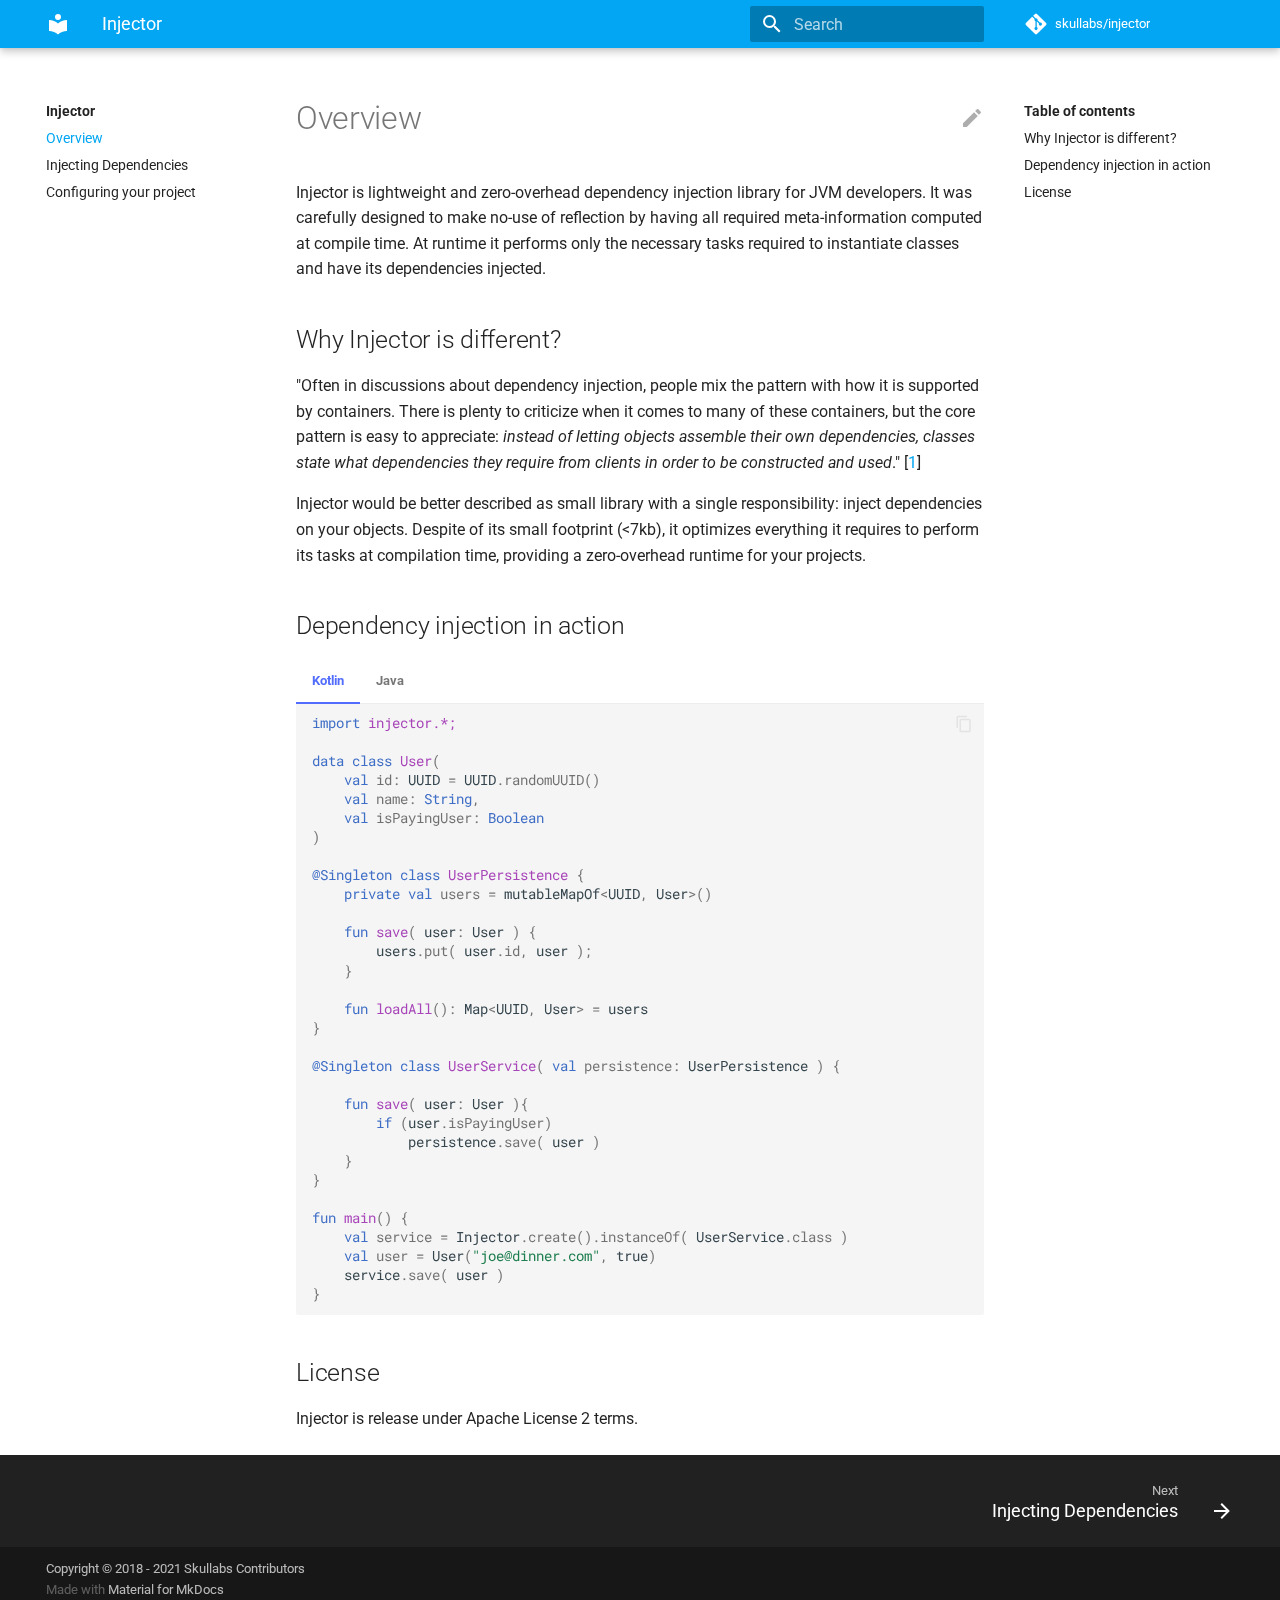
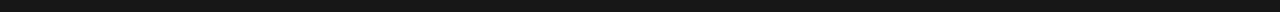
==== commit 28f5a55d: "Updated documentation" ====
--- a/docs/index.html
+++ b/docs/index.html
@@ -1,6 +1,3 @@
-
-
-
 
 <!doctype html>
 <html lang="en" class="no-js">
@@ -8,37 +5,18 @@
     
       <meta charset="utf-8">
       <meta name="viewport" content="width=device-width,initial-scale=1">
-      <meta http-equiv="x-ua-compatible" content="ie=edge">
       
         <meta name="description" content="Zero-overhead and minimalist dependency injection library">
       
       
+      
+        <meta name="author" content="Skullabs Contributors">
+      
+      
         <link rel="canonical" href="https://skullabs.github.io/injector/">
       
-      
-        <meta name="author" content="Skullabs Contributors">
-      
-      
-        <meta name="lang:clipboard.copy" content="Copy to clipboard">
-      
-        <meta name="lang:clipboard.copied" content="Copied to clipboard">
-      
-        <meta name="lang:search.language" content="en">
-      
-        <meta name="lang:search.pipeline.stopwords" content="True">
-      
-        <meta name="lang:search.pipeline.trimmer" content="True">
-      
-        <meta name="lang:search.result.none" content="No matching documents">
-      
-        <meta name="lang:search.result.one" content="1 matching document">
-      
-        <meta name="lang:search.result.other" content="# matching documents">
-      
-        <meta name="lang:search.tokenizer" content="[\s\-]+">
-      
-      <link rel="shortcut icon" href="assets/images/favicon.png">
-      <meta name="generator" content="mkdocs-1.0.4, mkdocs-material-4.4.0">
+      <link rel="icon" href="assets/images/favicon.png">
+      <meta name="generator" content="mkdocs-1.2.1, mkdocs-material-7.1.9">
     
     
       
@@ -46,104 +24,116 @@
       
     
     
-      <link rel="stylesheet" href="assets/stylesheets/application.0284f74d.css">
-      
-        <link rel="stylesheet" href="assets/stylesheets/application-palette.01803549.css">
-      
-      
-        
-        
-        <meta name="theme-color" content="#03a9f4">
-      
-    
-    
-      <script src="assets/javascripts/modernizr.74668098.js"></script>
-    
-    
-      
-        <link href="https://fonts.gstatic.com" rel="preconnect" crossorigin>
-        <link rel="stylesheet" href="https://fonts.googleapis.com/css?family=Roboto:300,400,400i,700|Roboto+Mono&display=fallback">
-        <style>body,input{font-family:"Roboto","Helvetica Neue",Helvetica,Arial,sans-serif}code,kbd,pre{font-family:"Roboto Mono","Courier New",Courier,monospace}</style>
-      
-    
-    <link rel="stylesheet" href="assets/fonts/material-icons.css">
+      <link rel="stylesheet" href="assets/stylesheets/main.ca7ac06f.min.css">
+      
+        
+        <link rel="stylesheet" href="assets/stylesheets/palette.f1a3b89f.min.css">
+        
+          
+          
+          <meta name="theme-color" content="#02a6f2">
+        
+      
+    
+    
+    
+      
+        
+        <link rel="preconnect" href="https://fonts.gstatic.com" crossorigin>
+        <link rel="stylesheet" href="https://fonts.googleapis.com/css?family=Roboto:300,400,400i,700%7CRoboto+Mono&display=fallback">
+        <style>:root{--md-text-font-family:"Roboto";--md-code-font-family:"Roboto Mono"}</style>
+      
+    
     
     
       <link rel="stylesheet" href="custom.css">
     
     
       
+
+
     
     
   </head>
   
-    
-    
-    <body dir="ltr" data-md-color-primary="light-blue" data-md-color-accent="blue-grey">
-  
-    <svg class="md-svg">
-      <defs>
-        
-        
-          <svg xmlns="http://www.w3.org/2000/svg" width="416" height="448" viewBox="0 0 416 448" id="__github"><path fill="currentColor" d="M160 304q0 10-3.125 20.5t-10.75 19T128 352t-18.125-8.5-10.75-19T96 304t3.125-20.5 10.75-19T128 256t18.125 8.5 10.75 19T160 304zm160 0q0 10-3.125 20.5t-10.75 19T288 352t-18.125-8.5-10.75-19T256 304t3.125-20.5 10.75-19T288 256t18.125 8.5 10.75 19T320 304zm40 0q0-30-17.25-51T296 232q-10.25 0-48.75 5.25Q229.5 240 208 240t-39.25-2.75Q130.75 232 120 232q-29.5 0-46.75 21T56 304q0 22 8 38.375t20.25 25.75 30.5 15 35 7.375 37.25 1.75h42q20.5 0 37.25-1.75t35-7.375 30.5-15 20.25-25.75T360 304zm56-44q0 51.75-15.25 82.75-9.5 19.25-26.375 33.25t-35.25 21.5-42.5 11.875-42.875 5.5T212 416q-19.5 0-35.5-.75t-36.875-3.125-38.125-7.5-34.25-12.875T37 371.5t-21.5-28.75Q0 312 0 260q0-59.25 34-99-6.75-20.5-6.75-42.5 0-29 12.75-54.5 27 0 47.5 9.875t47.25 30.875Q171.5 96 212 96q37 0 70 8 26.25-20.5 46.75-30.25T376 64q12.75 25.5 12.75 54.5 0 21.75-6.75 42 34 40 34 99.5z"/></svg>
-        
-      </defs>
-    </svg>
+  
+    
+    
+    
+    
+    
+    <body dir="ltr" data-md-color-scheme="" data-md-color-primary="light-blue" data-md-color-accent="blue-grey">
+  
+    
+    <script>function __prefix(e){return new URL(".",location).pathname+"."+e}function __get(e,t=localStorage){return JSON.parse(t.getItem(__prefix(e)))}</script>
+    
     <input class="md-toggle" data-md-toggle="drawer" type="checkbox" id="__drawer" autocomplete="off">
     <input class="md-toggle" data-md-toggle="search" type="checkbox" id="__search" autocomplete="off">
-    <label class="md-overlay" data-md-component="overlay" for="__drawer"></label>
-    
-      <a href="#overview" tabindex="1" class="md-skip">
-        Skip to content
-      </a>
-    
+    <label class="md-overlay" for="__drawer"></label>
+    <div data-md-component="skip">
+      
+        
+        <a href="#overview" class="md-skip">
+          Skip to content
+        </a>
+      
+    </div>
+    <div data-md-component="announce">
+      
+    </div>
     
       <header class="md-header" data-md-component="header">
-  <nav class="md-header-nav md-grid">
-    <div class="md-flex">
-      <div class="md-flex__cell md-flex__cell--shrink">
-        <a href="https://skullabs.github.io/injector/" title="Injector" class="md-header-nav__button md-logo">
-          
-            <i class="md-icon"></i>
-          
-        </a>
-      </div>
-      <div class="md-flex__cell md-flex__cell--shrink">
-        <label class="md-icon md-icon--menu md-header-nav__button" for="__drawer"></label>
-      </div>
-      <div class="md-flex__cell md-flex__cell--stretch">
-        <div class="md-flex__ellipsis md-header-nav__title" data-md-component="title">
-          
-            <span class="md-header-nav__topic">
-              Injector
-            </span>
-            <span class="md-header-nav__topic">
-              
-                Overview
-              
-            </span>
-          
+  <nav class="md-header__inner md-grid" aria-label="Header">
+    <a href="." title="Injector" class="md-header__button md-logo" aria-label="Injector" data-md-component="logo">
+      
+  
+  <svg xmlns="http://www.w3.org/2000/svg" viewBox="0 0 24 24"><path d="M12 8a3 3 0 0 0 3-3 3 3 0 0 0-3-3 3 3 0 0 0-3 3 3 3 0 0 0 3 3m0 3.54C9.64 9.35 6.5 8 3 8v11c3.5 0 6.64 1.35 9 3.54 2.36-2.19 5.5-3.54 9-3.54V8c-3.5 0-6.64 1.35-9 3.54z"/></svg>
+
+    </a>
+    <label class="md-header__button md-icon" for="__drawer">
+      <svg xmlns="http://www.w3.org/2000/svg" viewBox="0 0 24 24"><path d="M3 6h18v2H3V6m0 5h18v2H3v-2m0 5h18v2H3v-2z"/></svg>
+    </label>
+    <div class="md-header__title" data-md-component="header-title">
+      <div class="md-header__ellipsis">
+        <div class="md-header__topic">
+          <span class="md-ellipsis">
+            Injector
+          </span>
+        </div>
+        <div class="md-header__topic" data-md-component="header-topic">
+          <span class="md-ellipsis">
+            
+              Overview
+            
+          </span>
         </div>
       </div>
-      <div class="md-flex__cell md-flex__cell--shrink">
-        
-          <label class="md-icon md-icon--search md-header-nav__button" for="__search"></label>
-          
+    </div>
+    
+    
+    
+      <label class="md-header__button md-icon" for="__search">
+        <svg xmlns="http://www.w3.org/2000/svg" viewBox="0 0 24 24"><path d="M9.5 3A6.5 6.5 0 0 1 16 9.5c0 1.61-.59 3.09-1.56 4.23l.27.27h.79l5 5-1.5 1.5-5-5v-.79l-.27-.27A6.516 6.516 0 0 1 9.5 16 6.5 6.5 0 0 1 3 9.5 6.5 6.5 0 0 1 9.5 3m0 2C7 5 5 7 5 9.5S7 14 9.5 14 14 12 14 9.5 12 5 9.5 5z"/></svg>
+      </label>
+      
 <div class="md-search" data-md-component="search" role="dialog">
   <label class="md-search__overlay" for="__search"></label>
   <div class="md-search__inner" role="search">
     <form class="md-search__form" name="search">
-      <input type="text" class="md-search__input" name="query" placeholder="Search" autocapitalize="off" autocorrect="off" autocomplete="off" spellcheck="false" data-md-component="query" data-md-state="active">
-      <label class="md-icon md-search__icon" for="__search"></label>
-      <button type="reset" class="md-icon md-search__icon" data-md-component="reset" tabindex="-1">
-        &#xE5CD;
+      <input type="text" class="md-search__input" name="query" aria-label="Search" placeholder="Search" autocapitalize="off" autocorrect="off" autocomplete="off" spellcheck="false" data-md-component="search-query" data-md-state="active" required>
+      <label class="md-search__icon md-icon" for="__search">
+        <svg xmlns="http://www.w3.org/2000/svg" viewBox="0 0 24 24"><path d="M9.5 3A6.5 6.5 0 0 1 16 9.5c0 1.61-.59 3.09-1.56 4.23l.27.27h.79l5 5-1.5 1.5-5-5v-.79l-.27-.27A6.516 6.516 0 0 1 9.5 16 6.5 6.5 0 0 1 3 9.5 6.5 6.5 0 0 1 9.5 3m0 2C7 5 5 7 5 9.5S7 14 9.5 14 14 12 14 9.5 12 5 9.5 5z"/></svg>
+        <svg xmlns="http://www.w3.org/2000/svg" viewBox="0 0 24 24"><path d="M20 11v2H8l5.5 5.5-1.42 1.42L4.16 12l7.92-7.92L13.5 5.5 8 11h12z"/></svg>
+      </label>
+      <button type="reset" class="md-search__icon md-icon" aria-label="Clear" tabindex="-1">
+        <svg xmlns="http://www.w3.org/2000/svg" viewBox="0 0 24 24"><path d="M19 6.41 17.59 5 12 10.59 6.41 5 5 6.41 10.59 12 5 17.59 6.41 19 12 13.41 17.59 19 19 17.59 13.41 12 19 6.41z"/></svg>
       </button>
     </form>
     <div class="md-search__output">
       <div class="md-search__scrollwrap" data-md-scrollfix>
-        <div class="md-search-result" data-md-component="result">
+        <div class="md-search-result" data-md-component="search-result">
           <div class="md-search-result__meta">
-            Type to start searching
+            Initializing search
           </div>
           <ol class="md-search-result__list"></ol>
         </div>
@@ -151,95 +141,58 @@
     </div>
   </div>
 </div>
-        
-      </div>
-      
-        <div class="md-flex__cell md-flex__cell--shrink">
-          <div class="md-header-nav__source">
-            
-
-
-  
-
-<a href="https://github.com/Skullabs/injector/" title="Go to repository" class="md-source" data-md-source="github">
-  
-    <div class="md-source__icon">
-      <svg viewBox="0 0 24 24" width="24" height="24">
-        <use xlink:href="#__github" width="24" height="24"></use>
-      </svg>
-    </div>
-  
+    
+    
+      <div class="md-header__source">
+        
+<a href="https://github.com/Skullabs/injector/" title="Go to repository" class="md-source" data-md-component="source">
+  <div class="md-source__icon md-icon">
+    
+    <svg xmlns="http://www.w3.org/2000/svg" viewBox="0 0 448 512"><path d="M439.55 236.05 244 40.45a28.87 28.87 0 0 0-40.81 0l-40.66 40.63 51.52 51.52c27.06-9.14 52.68 16.77 43.39 43.68l49.66 49.66c34.23-11.8 61.18 31 35.47 56.69-26.49 26.49-70.21-2.87-56-37.34L240.22 199v121.85c25.3 12.54 22.26 41.85 9.08 55a34.34 34.34 0 0 1-48.55 0c-17.57-17.6-11.07-46.91 11.25-56v-123c-20.8-8.51-24.6-30.74-18.64-45L142.57 101 8.45 235.14a28.86 28.86 0 0 0 0 40.81l195.61 195.6a28.86 28.86 0 0 0 40.8 0l194.69-194.69a28.86 28.86 0 0 0 0-40.81z"/></svg>
+  </div>
   <div class="md-source__repository">
     skullabs/injector
   </div>
 </a>
-          </div>
-        </div>
-      
-    </div>
+      </div>
+    
   </nav>
 </header>
     
-    <div class="md-container">
-      
-        
-      
-      
-        
-
-<nav class="md-tabs" data-md-component="tabs">
-  <div class="md-tabs__inner md-grid">
-    <ul class="md-tabs__list">
-      
-        
-  <li class="md-tabs__item">
-    
-      <a href="." title="Overview" class="md-tabs__link md-tabs__link--active">
-        Overview
-      </a>
-    
-  </li>
-
-      
-        
-      
-        
-      
-    </ul>
-  </div>
-</nav>
-      
-      <main class="md-main">
-        <div class="md-main__inner md-grid" data-md-component="container">
+    <div class="md-container" data-md-component="container">
+      
+      
+        
+      
+      <main class="md-main" data-md-component="main">
+        <div class="md-main__inner md-grid">
           
             
-              <div class="md-sidebar md-sidebar--primary" data-md-component="navigation">
+              
+              <div class="md-sidebar md-sidebar--primary" data-md-component="sidebar" data-md-type="navigation" >
                 <div class="md-sidebar__scrollwrap">
                   <div class="md-sidebar__inner">
-                    <nav class="md-nav md-nav--primary" data-md-level="0">
-  <label class="md-nav__title md-nav__title--site" for="__drawer">
-    <a href="https://skullabs.github.io/injector/" title="Injector" class="md-nav__button md-logo">
-      
-        <i class="md-icon"></i>
-      
+                    
+
+
+<nav class="md-nav md-nav--primary" aria-label="Navigation" data-md-level="0">
+  <label class="md-nav__title" for="__drawer">
+    <a href="." title="Injector" class="md-nav__button md-logo" aria-label="Injector" data-md-component="logo">
+      
+  
+  <svg xmlns="http://www.w3.org/2000/svg" viewBox="0 0 24 24"><path d="M12 8a3 3 0 0 0 3-3 3 3 0 0 0-3-3 3 3 0 0 0-3 3 3 3 0 0 0 3 3m0 3.54C9.64 9.35 6.5 8 3 8v11c3.5 0 6.64 1.35 9 3.54 2.36-2.19 5.5-3.54 9-3.54V8c-3.5 0-6.64 1.35-9 3.54z"/></svg>
+
     </a>
     Injector
   </label>
   
     <div class="md-nav__source">
       
-
-
-  
-
-<a href="https://github.com/Skullabs/injector/" title="Go to repository" class="md-source" data-md-source="github">
-  
-    <div class="md-source__icon">
-      <svg viewBox="0 0 24 24" width="24" height="24">
-        <use xlink:href="#__github" width="24" height="24"></use>
-      </svg>
-    </div>
-  
+<a href="https://github.com/Skullabs/injector/" title="Go to repository" class="md-source" data-md-component="source">
+  <div class="md-source__icon md-icon">
+    
+    <svg xmlns="http://www.w3.org/2000/svg" viewBox="0 0 448 512"><path d="M439.55 236.05 244 40.45a28.87 28.87 0 0 0-40.81 0l-40.66 40.63 51.52 51.52c27.06-9.14 52.68 16.77 43.39 43.68l49.66 49.66c34.23-11.8 61.18 31 35.47 56.69-26.49 26.49-70.21-2.87-56-37.34L240.22 199v121.85c25.3 12.54 22.26 41.85 9.08 55a34.34 34.34 0 0 1-48.55 0c-17.57-17.6-11.07-46.91 11.25-56v-123c-20.8-8.51-24.6-30.74-18.64-45L142.57 101 8.45 235.14a28.86 28.86 0 0 0 0 40.81l195.61 195.6a28.86 28.86 0 0 0 40.8 0l194.69-194.69a28.86 28.86 0 0 0 0-40.81z"/></svg>
+  </div>
   <div class="md-source__repository">
     skullabs/injector
   </div>
@@ -253,87 +206,98 @@
       
 
   
-
-
-  <li class="md-nav__item md-nav__item--active">
-    
-    <input class="md-toggle md-nav__toggle" data-md-toggle="toc" type="checkbox" id="__toc">
-    
-      
-    
-    
-      <label class="md-nav__link md-nav__link--active" for="__toc">
+  
+    
+  
+  
+    <li class="md-nav__item md-nav__item--active">
+      
+      <input class="md-nav__toggle md-toggle" data-md-toggle="toc" type="checkbox" id="__toc">
+      
+      
+        
+      
+      
+        <label class="md-nav__link md-nav__link--active" for="__toc">
+          Overview
+          <span class="md-nav__icon md-icon"></span>
+        </label>
+      
+      <a href="." class="md-nav__link md-nav__link--active">
         Overview
-      </label>
-    
-    <a href="." title="Overview" class="md-nav__link md-nav__link--active">
-      Overview
-    </a>
-    
-      
-<nav class="md-nav md-nav--secondary">
-  
-  
-    
-  
-  
-    <label class="md-nav__title" for="__toc">Table of contents</label>
-    <ul class="md-nav__list" data-md-scrollfix>
+      </a>
+      
+        
+<nav class="md-nav md-nav--secondary" aria-label="Table of contents">
+  
+  
+  
+    
+  
+  
+    <label class="md-nav__title" for="__toc">
+      <span class="md-nav__icon md-icon"></span>
+      Table of contents
+    </label>
+    <ul class="md-nav__list" data-md-component="toc" data-md-scrollfix>
       
         <li class="md-nav__item">
-  <a href="#why-injector-is-different" title="Why Injector is different?" class="md-nav__link">
+  <a href="#why-injector-is-different" class="md-nav__link">
     Why Injector is different?
   </a>
   
 </li>
       
         <li class="md-nav__item">
-  <a href="#dependency-injection-in-action" title="Dependency injection in action" class="md-nav__link">
+  <a href="#dependency-injection-in-action" class="md-nav__link">
     Dependency injection in action
   </a>
   
 </li>
       
         <li class="md-nav__item">
-  <a href="#license" title="License" class="md-nav__link">
+  <a href="#license" class="md-nav__link">
     License
   </a>
   
 </li>
       
-      
-      
-      
-      
     </ul>
   
 </nav>
-    
-  </li>
-
-    
-      
-      
-      
-
-
-  <li class="md-nav__item">
-    <a href="basics/" title="Injecting Dependencies" class="md-nav__link">
-      Injecting Dependencies
-    </a>
-  </li>
-
-    
-      
-      
-      
-
-
-  <li class="md-nav__item">
-    <a href="config/" title="Configuring your project" class="md-nav__link">
-      Configuring your project
-    </a>
-  </li>
+      
+    </li>
+  
+
+    
+      
+      
+      
+
+  
+  
+  
+    <li class="md-nav__item">
+      <a href="basics/" class="md-nav__link">
+        Injecting Dependencies
+      </a>
+    </li>
+  
+
+    
+      
+      
+      
+
+  
+  
+  
+    <li class="md-nav__item">
+      <a href="config/" class="md-nav__link">
+        Configuring your project
+      </a>
+    </li>
+  
 
     
   </ul>
@@ -343,43 +307,44 @@
               </div>
             
             
-              <div class="md-sidebar md-sidebar--secondary" data-md-component="toc">
+              
+              <div class="md-sidebar md-sidebar--secondary" data-md-component="sidebar" data-md-type="toc" >
                 <div class="md-sidebar__scrollwrap">
                   <div class="md-sidebar__inner">
                     
-<nav class="md-nav md-nav--secondary">
-  
-  
-    
-  
-  
-    <label class="md-nav__title" for="__toc">Table of contents</label>
-    <ul class="md-nav__list" data-md-scrollfix>
+<nav class="md-nav md-nav--secondary" aria-label="Table of contents">
+  
+  
+  
+    
+  
+  
+    <label class="md-nav__title" for="__toc">
+      <span class="md-nav__icon md-icon"></span>
+      Table of contents
+    </label>
+    <ul class="md-nav__list" data-md-component="toc" data-md-scrollfix>
       
         <li class="md-nav__item">
-  <a href="#why-injector-is-different" title="Why Injector is different?" class="md-nav__link">
+  <a href="#why-injector-is-different" class="md-nav__link">
     Why Injector is different?
   </a>
   
 </li>
       
         <li class="md-nav__item">
-  <a href="#dependency-injection-in-action" title="Dependency injection in action" class="md-nav__link">
+  <a href="#dependency-injection-in-action" class="md-nav__link">
     Dependency injection in action
   </a>
   
 </li>
       
         <li class="md-nav__item">
-  <a href="#license" title="License" class="md-nav__link">
+  <a href="#license" class="md-nav__link">
     License
   </a>
   
 </li>
-      
-      
-      
-      
       
     </ul>
   
@@ -389,19 +354,21 @@
               </div>
             
           
-          <div class="md-content">
+          <div class="md-content" data-md-component="content">
             <article class="md-content__inner md-typeset">
               
                 
-                  <a href="https://github.com/Skullabs/injector/edit/master/docs/index.md" title="Edit this page" class="md-icon md-content__icon">&#xE3C9;</a>
+                  <a href="https://github.com/Skullabs/injector/edit/master/docs/index.md" title="Edit this page" class="md-content__button md-icon">
+                    <svg xmlns="http://www.w3.org/2000/svg" viewBox="0 0 24 24"><path d="M20.71 7.04c.39-.39.39-1.04 0-1.41l-2.34-2.34c-.37-.39-1.02-.39-1.41 0l-1.84 1.83 3.75 3.75M3 17.25V21h3.75L17.81 9.93l-3.75-3.75L3 17.25z"/></svg>
+                  </a>
                 
                 
-                <h1 id="overview">Overview<a class="headerlink" href="#overview" title="Permanent link">&para;</a></h1>
+                <h1 id="overview">Overview</h1>
 <p>Injector is lightweight and zero-overhead dependency injection library for JVM developers.
 It was carefully designed to make no-use of reflection by having all required meta-information
 computed at compile time. At runtime it performs only the necessary tasks required to instantiate
 classes and have its dependencies injected.</p>
-<h2 id="why-injector-is-different">Why Injector is different?<a class="headerlink" href="#why-injector-is-different" title="Permanent link">&para;</a></h2>
+<h2 id="why-injector-is-different">Why Injector is different?</h2>
 <p>"Often in discussions about dependency injection, people mix the pattern with how it is
 supported by containers. There is plenty to criticize when it comes to many of these containers,
 but the core pattern is easy to appreciate: <em>instead of letting objects assemble their own
@@ -412,93 +379,92 @@
 dependencies on your objects. Despite of its small footprint (&lt;7kb), it optimizes everything
 it requires to perform its tasks at compilation time, providing a zero-overhead runtime
 for your projects.</p>
-<h2 id="dependency-injection-in-action">Dependency injection in action<a class="headerlink" href="#dependency-injection-in-action" title="Permanent link">&para;</a></h2>
-<div class="superfences-tabs">
-<input name="__tabs_1" type="radio" id="__tab_1_0" checked="checked" />
-<label for="__tab_1_0">Kotlin</label>
-<div class="superfences-content"><div class="codehilite"><pre><span></span><span class="k">import</span> <span class="nn">injector.*;</span>
-
-<span class="k">data</span> <span class="k">class</span> <span class="nc">User</span><span class="p">(</span>
-    <span class="k">val</span> <span class="py">id</span><span class="p">:</span> <span class="n">UUID</span> <span class="p">=</span> <span class="n">UUID</span><span class="p">.</span><span class="n">randomUUID</span><span class="p">()</span>
-    <span class="k">val</span> <span class="py">name</span><span class="p">:</span> <span class="n">String</span><span class="p">,</span>
-    <span class="k">val</span> <span class="py">isPayingUser</span><span class="p">:</span> <span class="n">Boolean</span>
+<h2 id="dependency-injection-in-action">Dependency injection in action</h2>
+<div class="tabbed-set" data-tabs="1:2"><input checked="checked" id="__tabbed_1_1" name="__tabbed_1" type="radio" /><label for="__tabbed_1_1">Kotlin</label><div class="tabbed-content">
+<div class="highlight"><pre><span></span><code><span class="k">import</span> <span class="nn">injector.*;</span>
+
+<span class="kd">data</span> <span class="kd">class</span> <span class="nc">User</span><span class="p">(</span>
+    <span class="kd">val</span> <span class="nv">id</span><span class="p">:</span> <span class="n">UUID</span> <span class="o">=</span> <span class="n">UUID</span><span class="p">.</span><span class="na">randomUUID</span><span class="p">()</span>
+    <span class="kd">val</span> <span class="nv">name</span><span class="p">:</span> <span class="kt">String</span><span class="p">,</span>
+    <span class="kd">val</span> <span class="nv">isPayingUser</span><span class="p">:</span> <span class="kt">Boolean</span>
 <span class="p">)</span>
 
-<span class="n">@Singleton</span> <span class="k">class</span> <span class="nc">UserPersistence</span> <span class="p">{</span>
-    <span class="k">private</span> <span class="k">val</span> <span class="py">users</span> <span class="p">=</span> <span class="n">mutableMapOf</span><span class="p">&lt;</span><span class="n">UUID</span><span class="p">,</span> <span class="n">User</span><span class="p">&gt;()</span>
-
-    <span class="k">fun</span> <span class="nf">save</span><span class="p">(</span> <span class="n">user</span><span class="p">:</span> <span class="n">User</span> <span class="p">)</span> <span class="p">{</span>
-        <span class="n">users</span><span class="p">.</span><span class="n">put</span><span class="p">(</span> <span class="n">user</span><span class="p">.</span><span class="n">id</span><span class="p">,</span> <span class="n">user</span> <span class="p">);</span>
-    <span class="p">}</span>
-
-    <span class="k">fun</span> <span class="nf">loadAll</span><span class="p">():</span> <span class="n">Map</span><span class="p">&lt;</span><span class="n">UUID</span><span class="p">,</span> <span class="n">User</span><span class="p">&gt;</span> <span class="p">=</span> <span class="n">users</span>
-<span class="p">}</span>
-
-<span class="n">@Singleton</span> <span class="k">class</span> <span class="nc">UserService</span><span class="p">(</span> <span class="k">val</span> <span class="py">persistence</span><span class="p">:</span> <span class="n">UserPersistence</span> <span class="p">)</span> <span class="p">{</span>
-
-    <span class="k">fun</span> <span class="nf">save</span><span class="p">(</span> <span class="n">user</span><span class="p">:</span> <span class="n">User</span> <span class="p">){</span>
-        <span class="k">if</span> <span class="p">(</span><span class="n">user</span><span class="p">.</span><span class="n">isPayingUser</span><span class="p">)</span>
-            <span class="n">persistence</span><span class="p">.</span><span class="n">save</span><span class="p">(</span> <span class="n">user</span> <span class="p">)</span>
-    <span class="p">}</span>
-<span class="p">}</span>
-
-<span class="k">fun</span> <span class="nf">main</span><span class="p">()</span> <span class="p">{</span>
-    <span class="k">val</span> <span class="py">service</span> <span class="p">=</span> <span class="n">Injector</span><span class="p">.</span><span class="n">create</span><span class="p">().</span><span class="n">instanceOf</span><span class="p">(</span> <span class="n">UserService</span><span class="p">.</span><span class="k">class</span> <span class="err">)</span>
-    <span class="k">val</span> <span class="py">user</span> <span class="p">=</span> <span class="n">User</span><span class="p">(</span><span class="s">&quot;joe@dinner.com&quot;</span><span class="p">,</span> <span class="k">true</span><span class="p">)</span>
-    <span class="n">service</span><span class="p">.</span><span class="n">save</span><span class="p">(</span> <span class="n">user</span> <span class="p">)</span>
-<span class="p">}</span>
-</pre></div></div>
-<input name="__tabs_1" type="radio" id="__tab_1_1" />
-<label for="__tab_1_1">Java</label>
-<div class="superfences-content"><div class="codehilite"><pre><span></span><span class="k">import</span> <span class="nn">injector.*;</span>
-<span class="k">import</span> <span class="nn">java.util.*;</span>
-
-<span class="k">class</span> <span class="nc">User</span> <span class="p">{</span>
-    <span class="k">final</span> <span class="n">UUID</span> <span class="n">id</span> <span class="p">=</span> <span class="n">UUID</span><span class="p">.</span><span class="n">randomUUID</span><span class="p">();</span>
-    <span class="k">final</span> <span class="n">String</span> <span class="n">name</span><span class="p">;</span>
-    <span class="k">final</span> <span class="n">Boolean</span> <span class="n">isPayingUser</span><span class="p">;</span>
+<span class="nd">@Singleton</span> <span class="kd">class</span> <span class="nc">UserPersistence</span> <span class="p">{</span>
+    <span class="kd">private</span> <span class="kd">val</span> <span class="nv">users</span> <span class="o">=</span> <span class="n">mutableMapOf</span><span class="o">&lt;</span><span class="n">UUID</span><span class="p">,</span> <span class="n">User</span><span class="o">&gt;</span><span class="p">()</span>
+
+    <span class="kd">fun</span> <span class="nf">save</span><span class="p">(</span> <span class="n">user</span><span class="p">:</span> <span class="n">User</span> <span class="p">)</span> <span class="p">{</span>
+        <span class="n">users</span><span class="p">.</span><span class="na">put</span><span class="p">(</span> <span class="n">user</span><span class="p">.</span><span class="na">id</span><span class="p">,</span> <span class="n">user</span> <span class="p">);</span>
+    <span class="p">}</span>
+
+    <span class="kd">fun</span> <span class="nf">loadAll</span><span class="p">():</span> <span class="n">Map</span><span class="o">&lt;</span><span class="n">UUID</span><span class="p">,</span> <span class="n">User</span><span class="o">&gt;</span> <span class="o">=</span> <span class="n">users</span>
+<span class="p">}</span>
+
+<span class="nd">@Singleton</span> <span class="kd">class</span> <span class="nc">UserService</span><span class="p">(</span> <span class="kd">val</span> <span class="nv">persistence</span><span class="p">:</span> <span class="n">UserPersistence</span> <span class="p">)</span> <span class="p">{</span>
+
+    <span class="kd">fun</span> <span class="nf">save</span><span class="p">(</span> <span class="n">user</span><span class="p">:</span> <span class="n">User</span> <span class="p">){</span>
+        <span class="k">if</span> <span class="p">(</span><span class="n">user</span><span class="p">.</span><span class="na">isPayingUser</span><span class="p">)</span>
+            <span class="n">persistence</span><span class="p">.</span><span class="na">save</span><span class="p">(</span> <span class="n">user</span> <span class="p">)</span>
+    <span class="p">}</span>
+<span class="p">}</span>
+
+<span class="kd">fun</span> <span class="nf">main</span><span class="p">()</span> <span class="p">{</span>
+    <span class="kd">val</span> <span class="nv">service</span> <span class="o">=</span> <span class="n">Injector</span><span class="p">.</span><span class="na">create</span><span class="p">().</span><span class="na">instanceOf</span><span class="p">(</span> <span class="n">UserService</span><span class="p">.</span><span class="na">class</span> <span class="p">)</span>
+    <span class="kd">val</span> <span class="nv">user</span> <span class="o">=</span> <span class="n">User</span><span class="p">(</span><span class="s">&quot;joe@dinner.com&quot;</span><span class="p">,</span> <span class="kc">true</span><span class="p">)</span>
+    <span class="n">service</span><span class="p">.</span><span class="na">save</span><span class="p">(</span> <span class="n">user</span> <span class="p">)</span>
+<span class="p">}</span>
+</code></pre></div>
+</div>
+<input id="__tabbed_1_2" name="__tabbed_1" type="radio" /><label for="__tabbed_1_2">Java</label><div class="tabbed-content">
+<div class="highlight"><pre><span></span><code><span class="kn">import</span> <span class="nn">injector.*</span><span class="p">;</span>
+<span class="kn">import</span> <span class="nn">java.util.*</span><span class="p">;</span>
+
+<span class="kd">class</span> <span class="nc">User</span> <span class="p">{</span>
+    <span class="kd">final</span> <span class="n">UUID</span> <span class="n">id</span> <span class="o">=</span> <span class="n">UUID</span><span class="p">.</span><span class="na">randomUUID</span><span class="p">();</span>
+    <span class="kd">final</span> <span class="n">String</span> <span class="n">name</span><span class="p">;</span>
+    <span class="kd">final</span> <span class="n">Boolean</span> <span class="n">isPayingUser</span><span class="p">;</span>
 
     <span class="n">User</span><span class="p">(</span> <span class="n">String</span> <span class="n">name</span><span class="p">,</span> <span class="n">Boolean</span> <span class="n">isPayingUser</span> <span class="p">){</span>
-        <span class="k">this</span><span class="p">.</span><span class="n">name</span> <span class="p">=</span> <span class="n">name</span><span class="p">;</span>
-        <span class="k">this</span><span class="p">.</span><span class="n">isPayingUser</span> <span class="p">=</span> <span class="n">isPayingUser</span><span class="p">;</span>
-    <span class="p">}</span>
-<span class="p">}</span>
-
-<span class="n">@Singleton</span>
-<span class="k">class</span> <span class="nc">UserPersistence</span> <span class="p">{</span>
-    <span class="k">private</span> <span class="k">final</span> <span class="n">Map</span><span class="p">&lt;</span><span class="n">UUID</span><span class="p">,</span><span class="n">User</span><span class="p">&gt;</span> <span class="n">users</span> <span class="p">=</span> <span class="n">new</span> <span class="n">HashMap</span><span class="p">&lt;&gt;();</span>
-
-    <span class="n">void</span> <span class="n">save</span><span class="p">(</span> <span class="n">User</span> <span class="n">user</span> <span class="p">)</span> <span class="p">{</span>
-        <span class="n">users</span><span class="p">.</span><span class="n">put</span><span class="p">(</span> <span class="n">user</span><span class="p">.</span><span class="n">id</span><span class="p">,</span> <span class="n">user</span> <span class="p">);</span>
-    <span class="p">}</span>
-<span class="p">}</span>
-
-<span class="n">@Singleton</span>
-<span class="k">class</span> <span class="nc">UserService</span> <span class="p">{</span>
-
-    <span class="k">final</span> <span class="n">UserPersistence</span> <span class="n">persistence</span><span class="p">;</span>
+        <span class="k">this</span><span class="p">.</span><span class="na">name</span> <span class="o">=</span> <span class="n">name</span><span class="p">;</span>
+        <span class="k">this</span><span class="p">.</span><span class="na">isPayingUser</span> <span class="o">=</span> <span class="n">isPayingUser</span><span class="p">;</span>
+    <span class="p">}</span>
+<span class="p">}</span>
+
+<span class="nd">@Singleton</span>
+<span class="kd">class</span> <span class="nc">UserPersistence</span> <span class="p">{</span>
+    <span class="kd">private</span> <span class="kd">final</span> <span class="n">Map</span><span class="o">&lt;</span><span class="n">UUID</span><span class="p">,</span><span class="n">User</span><span class="o">&gt;</span> <span class="n">users</span> <span class="o">=</span> <span class="k">new</span> <span class="n">HashMap</span><span class="o">&lt;&gt;</span><span class="p">();</span>
+
+    <span class="kt">void</span> <span class="nf">save</span><span class="p">(</span> <span class="n">User</span> <span class="n">user</span> <span class="p">)</span> <span class="p">{</span>
+        <span class="n">users</span><span class="p">.</span><span class="na">put</span><span class="p">(</span> <span class="n">user</span><span class="p">.</span><span class="na">id</span><span class="p">,</span> <span class="n">user</span> <span class="p">);</span>
+    <span class="p">}</span>
+<span class="p">}</span>
+
+<span class="nd">@Singleton</span>
+<span class="kd">class</span> <span class="nc">UserService</span> <span class="p">{</span>
+
+    <span class="kd">final</span> <span class="n">UserPersistence</span> <span class="n">persistence</span><span class="p">;</span>
 
     <span class="n">UserService</span><span class="p">(</span> <span class="n">UserPersistence</span> <span class="n">persistence</span> <span class="p">){</span>
-        <span class="k">this</span><span class="p">.</span><span class="n">persistence</span> <span class="p">=</span> <span class="n">persistence</span><span class="p">;</span>
-    <span class="p">}</span>
-
-    <span class="n">void</span> <span class="n">save</span><span class="p">(</span> <span class="n">User</span> <span class="n">user</span> <span class="p">){</span>
-        <span class="k">if</span> <span class="p">(</span><span class="n">user</span><span class="p">.</span><span class="n">isPayingUser</span><span class="p">)</span>
-            <span class="n">persistence</span><span class="p">.</span><span class="n">save</span><span class="p">(</span> <span class="n">user</span> <span class="p">);</span>
-    <span class="p">}</span>
-<span class="p">}</span>
-
-<span class="k">fun</span> <span class="nf">main</span><span class="p">()</span> <span class="p">{</span>
-    <span class="n">UserService</span> <span class="n">service</span> <span class="p">=</span> <span class="n">Injector</span><span class="p">.</span><span class="n">create</span><span class="p">().</span><span class="n">instanceOf</span><span class="p">(</span><span class="n">UserService</span><span class="p">.</span><span class="k">class</span><span class="p">);</span>
-    <span class="n">User</span> <span class="n">user</span> <span class="p">=</span> <span class="n">new</span> <span class="n">User</span><span class="p">(</span><span class="s">&quot;joe@dinner.com&quot;</span><span class="p">,</span> <span class="k">true</span><span class="p">);</span>
-    <span class="n">service</span><span class="p">.</span><span class="n">save</span><span class="p">(</span> <span class="n">user</span> <span class="p">);</span>
-<span class="p">}</span>
-</pre></div></div>
+        <span class="k">this</span><span class="p">.</span><span class="na">persistence</span> <span class="o">=</span> <span class="n">persistence</span><span class="p">;</span>
+    <span class="p">}</span>
+
+    <span class="kt">void</span> <span class="nf">save</span><span class="p">(</span> <span class="n">User</span> <span class="n">user</span> <span class="p">){</span>
+        <span class="k">if</span> <span class="p">(</span><span class="n">user</span><span class="p">.</span><span class="na">isPayingUser</span><span class="p">)</span>
+            <span class="n">persistence</span><span class="p">.</span><span class="na">save</span><span class="p">(</span> <span class="n">user</span> <span class="p">);</span>
+    <span class="p">}</span>
+<span class="p">}</span>
+
+<span class="kd">class</span> <span class="nc">Main</span> <span class="p">{</span>
+    <span class="kd">public</span> <span class="kd">static</span> <span class="kt">void</span> <span class="nf">main</span><span class="p">(</span><span class="n">String</span><span class="o">[]</span> <span class="n">args</span><span class="p">)</span> <span class="p">{</span>
+        <span class="n">UserService</span> <span class="n">service</span> <span class="o">=</span> <span class="n">Injector</span><span class="p">.</span><span class="na">create</span><span class="p">().</span><span class="na">instanceOf</span><span class="p">(</span><span class="n">UserService</span><span class="p">.</span><span class="na">class</span><span class="p">);</span>
+        <span class="n">User</span> <span class="n">user</span> <span class="o">=</span> <span class="k">new</span> <span class="n">User</span><span class="p">(</span><span class="s">&quot;joe@dinner.com&quot;</span><span class="p">,</span> <span class="kc">true</span><span class="p">);</span>
+        <span class="n">service</span><span class="p">.</span><span class="na">save</span><span class="p">(</span> <span class="n">user</span> <span class="p">);</span>
+    <span class="p">}</span>
+<span class="p">}</span>
+</code></pre></div>
 </div>
-<h2 id="license">License<a class="headerlink" href="#license" title="Permanent link">&para;</a></h2>
-<p>Kos is release under Apache License 2 terms.</p>
-                
-                  
+</div>
+<h2 id="license">License</h2>
+<p>Injector is release under Apache License 2 terms.</p>
                 
               
               
@@ -509,45 +475,45 @@
             </article>
           </div>
         </div>
+        
       </main>
       
         
 <footer class="md-footer">
   
-    <div class="md-footer-nav">
-      <nav class="md-footer-nav__inner md-grid">
-        
-        
-          <a href="basics/" title="Injecting Dependencies" class="md-flex md-footer-nav__link md-footer-nav__link--next" rel="next">
-            <div class="md-flex__cell md-flex__cell--stretch md-footer-nav__title">
-              <span class="md-flex__ellipsis">
-                <span class="md-footer-nav__direction">
-                  Next
-                </span>
-                Injecting Dependencies
+    <nav class="md-footer__inner md-grid" aria-label="Footer">
+      
+      
+        
+        <a href="basics/" class="md-footer__link md-footer__link--next" aria-label="Next: Injecting Dependencies" rel="next">
+          <div class="md-footer__title">
+            <div class="md-ellipsis">
+              <span class="md-footer__direction">
+                Next
               </span>
+              Injecting Dependencies
             </div>
-            <div class="md-flex__cell md-flex__cell--shrink">
-              <i class="md-icon md-icon--arrow-forward md-footer-nav__button"></i>
-            </div>
-          </a>
-        
-      </nav>
-    </div>
+          </div>
+          <div class="md-footer__button md-icon">
+            <svg xmlns="http://www.w3.org/2000/svg" viewBox="0 0 24 24"><path d="M4 11v2h12l-5.5 5.5 1.42 1.42L19.84 12l-7.92-7.92L10.5 5.5 16 11H4z"/></svg>
+          </div>
+        </a>
+      
+    </nav>
   
   <div class="md-footer-meta md-typeset">
     <div class="md-footer-meta__inner md-grid">
       <div class="md-footer-copyright">
         
           <div class="md-footer-copyright__highlight">
-            Copyright &copy; 2018 - 2019 Skullabs Contributors
+            Copyright &copy; 2018 - 2021 Skullabs Contributors
           </div>
         
-        powered by
-        <a href="https://www.mkdocs.org">MkDocs</a>
-        and
-        <a href="https://squidfunk.github.io/mkdocs-material/">
-          Material for MkDocs</a>
+        Made with
+        <a href="https://squidfunk.github.io/mkdocs-material/" target="_blank" rel="noopener">
+          Material for MkDocs
+        </a>
+        
       </div>
       
     </div>
@@ -555,10 +521,13 @@
 </footer>
       
     </div>
-    
-      <script src="assets/javascripts/application.245445c6.js"></script>
-      
-      <script>app.initialize({version:"1.0.4",url:{base:"."}})</script>
+    <div class="md-dialog" data-md-component="dialog">
+      <div class="md-dialog__inner md-typeset"></div>
+    </div>
+    <script id="__config" type="application/json">{"base": ".", "features": [], "translations": {"clipboard.copy": "Copy to clipboard", "clipboard.copied": "Copied to clipboard", "search.config.lang": "en", "search.config.pipeline": "trimmer, stopWordFilter", "search.config.separator": "[\\s\\-]+", "search.placeholder": "Search", "search.result.placeholder": "Type to start searching", "search.result.none": "No matching documents", "search.result.one": "1 matching document", "search.result.other": "# matching documents", "search.result.more.one": "1 more on this page", "search.result.more.other": "# more on this page", "search.result.term.missing": "Missing", "select.version.title": "Select version"}, "search": "assets/javascripts/workers/search.477d984a.min.js", "version": null}</script>
+    
+    
+      <script src="assets/javascripts/bundle.82b56eb2.min.js"></script>
       
     
   </body>
--- a/docs/assets/stylesheets/main.ca7ac06f.min.css
+++ b/docs/assets/stylesheets/main.ca7ac06f.min.css
@@ -0,0 +1,2 @@
+@charset "UTF-8";html{-webkit-text-size-adjust:none;-moz-text-size-adjust:none;-ms-text-size-adjust:none;text-size-adjust:none;box-sizing:border-box}*,:after,:before{box-sizing:inherit}body{margin:0}a,button,input,label{-webkit-tap-highlight-color:transparent}a{color:inherit;text-decoration:none}hr{border:0;box-sizing:content-box;display:block;height:.05rem;overflow:visible;padding:0}small{font-size:80%}sub,sup{line-height:1em}img{border-style:none}table{border-collapse:separate;border-spacing:0}td,th{font-weight:400;vertical-align:top}button{background:transparent;border:0;font-family:inherit;font-size:inherit;margin:0;padding:0}input{border:0;outline:none}:root{--md-default-fg-color:rgba(0,0,0,0.87);--md-default-fg-color--light:rgba(0,0,0,0.54);--md-default-fg-color--lighter:rgba(0,0,0,0.32);--md-default-fg-color--lightest:rgba(0,0,0,0.07);--md-default-bg-color:#fff;--md-default-bg-color--light:hsla(0,0%,100%,0.7);--md-default-bg-color--lighter:hsla(0,0%,100%,0.3);--md-default-bg-color--lightest:hsla(0,0%,100%,0.12);--md-primary-fg-color:#4051b5;--md-primary-fg-color--light:#5d6cc0;--md-primary-fg-color--dark:#303fa1;--md-primary-bg-color:#fff;--md-primary-bg-color--light:hsla(0,0%,100%,0.7);--md-accent-fg-color:#526cfe;--md-accent-fg-color--transparent:rgba(82,108,254,0.1);--md-accent-bg-color:#fff;--md-accent-bg-color--light:hsla(0,0%,100%,0.7)}:root>*{--md-code-fg-color:#36464e;--md-code-bg-color:#f5f5f5;--md-code-hl-color:rgba(255,255,0,0.5);--md-code-hl-number-color:#d52a2a;--md-code-hl-special-color:#db1457;--md-code-hl-function-color:#a846b9;--md-code-hl-constant-color:#6e59d9;--md-code-hl-keyword-color:#3f6ec6;--md-code-hl-string-color:#1c7d4d;--md-code-hl-name-color:var(--md-code-fg-color);--md-code-hl-operator-color:var(--md-default-fg-color--light);--md-code-hl-punctuation-color:var(--md-default-fg-color--light);--md-code-hl-comment-color:var(--md-default-fg-color--light);--md-code-hl-generic-color:var(--md-default-fg-color--light);--md-code-hl-variable-color:var(--md-default-fg-color--light);--md-typeset-color:var(--md-default-fg-color);--md-typeset-a-color:var(--md-primary-fg-color);--md-typeset-mark-color:rgba(255,255,0,0.5);--md-typeset-del-color:hsla(6,90%,60%,0.15);--md-typeset-ins-color:rgba(11,213,112,0.15);--md-typeset-kbd-color:#fafafa;--md-typeset-kbd-accent-color:#fff;--md-typeset-kbd-border-color:#b8b8b8;--md-admonition-fg-color:var(--md-default-fg-color);--md-admonition-bg-color:var(--md-default-bg-color);--md-footer-fg-color:#fff;--md-footer-fg-color--light:hsla(0,0%,100%,0.7);--md-footer-fg-color--lighter:hsla(0,0%,100%,0.3);--md-footer-bg-color:rgba(0,0,0,0.87);--md-footer-bg-color--dark:rgba(0,0,0,0.32)}.md-icon svg{fill:currentColor;display:block;height:1.2rem;width:1.2rem}body{-webkit-font-smoothing:antialiased;-moz-osx-font-smoothing:grayscale}body,input{font-feature-settings:"kern","liga";font-family:var(--md-text-font-family,_),-apple-system,BlinkMacSystemFont,Helvetica,Arial,sans-serif}body,code,input,kbd,pre{color:var(--md-typeset-color)}code,kbd,pre{font-feature-settings:"kern";font-family:var(--md-code-font-family,_),SFMono-Regular,Consolas,Menlo,monospace}:root{--md-typeset-table--ascending:url('data:image/svg+xml;charset=utf-8,<svg xmlns="http://www.w3.org/2000/svg" viewBox="0 0 24 24"><path d="M11 4h2v12l5.5-5.5 1.42 1.42L12 19.84l-7.92-7.92L5.5 10.5 11 16V4z"/></svg>');--md-typeset-table--descending:url('data:image/svg+xml;charset=utf-8,<svg xmlns="http://www.w3.org/2000/svg" viewBox="0 0 24 24"><path d="M13 20h-2V8l-5.5 5.5-1.42-1.42L12 4.16l7.92 7.92-1.42 1.42L13 8v12z"/></svg>')}.md-typeset{-webkit-print-color-adjust:exact;color-adjust:exact;font-size:.8rem;line-height:1.6}@media print{.md-typeset{font-size:.68rem}}.md-typeset blockquote,.md-typeset dl,.md-typeset figure,.md-typeset ol,.md-typeset pre,.md-typeset ul{margin:1em 0}.md-typeset h1{color:var(--md-default-fg-color--light);font-size:2em;line-height:1.3;margin:0 0 1.25em}.md-typeset h1,.md-typeset h2{font-weight:300;letter-spacing:-.01em}.md-typeset h2{font-size:1.5625em;line-height:1.4;margin:1.6em 0 .64em}.md-typeset h3{font-size:1.25em;font-weight:400;letter-spacing:-.01em;line-height:1.5;margin:1.6em 0 .8em}.md-typeset h2+h3{margin-top:.8em}.md-typeset h4{font-weight:700;letter-spacing:-.01em;margin:1em 0}.md-typeset h5,.md-typeset h6{color:var(--md-default-fg-color--light);font-size:.8em;font-weight:700;letter-spacing:-.01em;margin:1.25em 0}.md-typeset h5{text-transform:uppercase}.md-typeset hr{border-bottom:.05rem solid var(--md-default-fg-color--lightest);display:flow-root;margin:1.5em 0}.md-typeset a{color:var(--md-typeset-a-color);word-break:break-word}.md-typeset a,.md-typeset a:before{transition:color 125ms}.md-typeset a:focus,.md-typeset a:hover{color:var(--md-accent-fg-color)}.md-typeset a.focus-visible{outline-color:var(--md-accent-fg-color);outline-offset:.2rem}.md-typeset code,.md-typeset kbd,.md-typeset pre{color:var(--md-code-fg-color);direction:ltr}@media print{.md-typeset code,.md-typeset kbd,.md-typeset pre{white-space:pre-wrap}}.md-typeset code{background-color:var(--md-code-bg-color);border-radius:.1rem;-webkit-box-decoration-break:clone;box-decoration-break:clone;font-size:.85em;padding:0 .2941176471em;word-break:break-word}.md-typeset code:not(.focus-visible){-webkit-tap-highlight-color:transparent;outline:none}.md-typeset h1 code,.md-typeset h2 code,.md-typeset h3 code,.md-typeset h4 code,.md-typeset h5 code,.md-typeset h6 code{background-color:transparent;box-shadow:none;margin:initial;padding:initial}.md-typeset a code{color:currentColor}.md-typeset pre{display:flow-root;line-height:1.4;position:relative}.md-typeset pre>code{-webkit-box-decoration-break:slice;box-decoration-break:slice;box-shadow:none;display:block;margin:0;overflow:auto;padding:.7720588235em 1.1764705882em;scrollbar-color:var(--md-default-fg-color--lighter) transparent;scrollbar-width:thin;touch-action:auto;word-break:normal}.md-typeset pre>code:hover{scrollbar-color:var(--md-accent-fg-color) transparent}.md-typeset pre>code::-webkit-scrollbar{height:.2rem;width:.2rem}.md-typeset pre>code::-webkit-scrollbar-thumb{background-color:var(--md-default-fg-color--lighter)}.md-typeset pre>code::-webkit-scrollbar-thumb:hover{background-color:var(--md-accent-fg-color)}@media screen and (max-width:44.9375em){.md-typeset>pre{margin:1em -.8rem}.md-typeset>pre code{border-radius:0}}.md-typeset kbd{background-color:var(--md-typeset-kbd-color);border-radius:.1rem;box-shadow:0 .1rem 0 .05rem var(--md-typeset-kbd-border-color),0 .1rem 0 var(--md-typeset-kbd-border-color),0 -.1rem .2rem var(--md-typeset-kbd-accent-color) inset;color:var(--md-default-fg-color);display:inline-block;font-size:.75em;padding:0 .6666666667em;vertical-align:text-top;word-break:break-word}.md-typeset mark{background-color:var(--md-typeset-mark-color);-webkit-box-decoration-break:clone;box-decoration-break:clone;color:inherit;word-break:break-word}.md-typeset abbr{border-bottom:.05rem dotted var(--md-default-fg-color--light);cursor:help;text-decoration:none}@media (hover:none){.md-typeset abbr{position:relative}.md-typeset abbr[title]:focus:after,.md-typeset abbr[title]:hover:after{background-color:var(--md-default-fg-color);border-radius:.1rem;box-shadow:0 2px 2px 0 rgba(0,0,0,.14),0 1px 5px 0 rgba(0,0,0,.12),0 3px 1px -2px rgba(0,0,0,.2);color:var(--md-default-bg-color);content:attr(title);display:inline-block;font-size:.7rem;left:0;margin-top:2em;max-width:80%;min-width:-webkit-max-content;min-width:-moz-max-content;min-width:max-content;padding:.2rem .3rem;position:absolute;width:auto}}.md-typeset small{opacity:.75}.md-typeset sub,.md-typeset sup{margin-left:.078125em}[dir=rtl] .md-typeset sub,[dir=rtl] .md-typeset sup{margin-left:0;margin-right:.078125em}.md-typeset blockquote{border-left:.2rem solid var(--md-default-fg-color--lighter);color:var(--md-default-fg-color--light);display:flow-root;padding-left:.6rem}[dir=rtl] .md-typeset blockquote{border-left:initial;border-right:.2rem solid var(--md-default-fg-color--lighter);padding-left:0;padding-right:.6rem}.md-typeset ul{list-style-type:disc}.md-typeset ol,.md-typeset ul{display:flow-root;margin-left:.625em;padding:0}[dir=rtl] .md-typeset ol,[dir=rtl] .md-typeset ul{margin-left:0;margin-right:.625em}.md-typeset ol ol,.md-typeset ul ol{list-style-type:lower-alpha}.md-typeset ol ol ol,.md-typeset ul ol ol{list-style-type:lower-roman}.md-typeset ol li,.md-typeset ul li{margin-bottom:.5em;margin-left:1.25em}[dir=rtl] .md-typeset ol li,[dir=rtl] .md-typeset ul li{margin-left:0;margin-right:1.25em}.md-typeset ol li blockquote,.md-typeset ol li p,.md-typeset ul li blockquote,.md-typeset ul li p{margin:.5em 0}.md-typeset ol li:last-child,.md-typeset ul li:last-child{margin-bottom:0}.md-typeset ol li ol,.md-typeset ol li ul,.md-typeset ul li ol,.md-typeset ul li ul{margin:.5em 0 .5em .625em}[dir=rtl] .md-typeset ol li ol,[dir=rtl] .md-typeset ol li ul,[dir=rtl] .md-typeset ul li ol,[dir=rtl] .md-typeset ul li ul{margin-left:0;margin-right:.625em}.md-typeset dd{margin:1em 0 1.5em 1.875em}[dir=rtl] .md-typeset dd{margin-left:0;margin-right:1.875em}.md-typeset img,.md-typeset svg{height:auto;max-width:100%}.md-typeset img[align=left],.md-typeset svg[align=left]{margin:1em 1em 1em 0}.md-typeset img[align=right],.md-typeset svg[align=right]{margin:1em 0 1em 1em}.md-typeset img[align]:only-child,.md-typeset svg[align]:only-child{margin-top:0}.md-typeset figure{display:flow-root;margin:0 auto;max-width:100%;text-align:center;width:-webkit-fit-content;width:-moz-fit-content;width:fit-content}.md-typeset figure img{display:block}.md-typeset figcaption{font-style:italic;margin:1em auto 2em;max-width:24rem}.md-typeset iframe{max-width:100%}.md-typeset table:not([class]){background-color:var(--md-default-bg-color);border-radius:.1rem;box-shadow:0 .2rem .5rem rgba(0,0,0,.05),0 0 .05rem rgba(0,0,0,.1);display:inline-block;font-size:.64rem;max-width:100%;overflow:auto;touch-action:auto}@media print{.md-typeset table:not([class]){display:table}}.md-typeset table:not([class])+*{margin-top:1.5em}.md-typeset table:not([class]) td>:first-child,.md-typeset table:not([class]) th>:first-child{margin-top:0}.md-typeset table:not([class]) td>:last-child,.md-typeset table:not([class]) th>:last-child{margin-bottom:0}.md-typeset table:not([class]) td:not([align]),.md-typeset table:not([class]) th:not([align]){text-align:left}[dir=rtl] .md-typeset table:not([class]) td:not([align]),[dir=rtl] .md-typeset table:not([class]) th:not([align]){text-align:right}.md-typeset table:not([class]) th{background-color:var(--md-default-fg-color--light);color:var(--md-default-bg-color);min-width:5rem;padding:.9375em 1.25em;vertical-align:top}.md-typeset table:not([class]) th a{color:inherit}.md-typeset table:not([class]) td{border-top:.05rem solid var(--md-default-fg-color--lightest);padding:.9375em 1.25em;vertical-align:top}.md-typeset table:not([class]) tr{transition:background-color 125ms}.md-typeset table:not([class]) tr:hover{background-color:rgba(0,0,0,.035);box-shadow:0 .05rem 0 var(--md-default-bg-color) inset}.md-typeset table:not([class]) tr:first-child td{border-top:0}.md-typeset table:not([class]) a{word-break:normal}.md-typeset table th[role=columnheader]{cursor:pointer}.md-typeset table th[role=columnheader]:after{content:"";display:inline-block;height:1.2em;margin-left:.5em;-webkit-mask-repeat:no-repeat;mask-repeat:no-repeat;-webkit-mask-size:contain;mask-size:contain;vertical-align:sub;width:1.2em}.md-typeset table th[role=columnheader][aria-sort=ascending]:after{background-color:currentColor;-webkit-mask-image:var(--md-typeset-table--ascending);mask-image:var(--md-typeset-table--ascending)}.md-typeset table th[role=columnheader][aria-sort=descending]:after{background-color:currentColor;-webkit-mask-image:var(--md-typeset-table--descending);mask-image:var(--md-typeset-table--descending)}.md-typeset__scrollwrap{margin:1em -.8rem;overflow-x:auto;touch-action:auto}.md-typeset__table{display:inline-block;margin-bottom:.5em;padding:0 .8rem}@media print{.md-typeset__table{display:block}}html .md-typeset__table table{display:table;margin:0;overflow:hidden;width:100%}html{font-size:125%;height:100%;overflow-x:hidden}@media screen and (min-width:100em){html{font-size:137.5%}}@media screen and (min-width:125em){html{font-size:150%}}body{background-color:var(--md-default-bg-color);display:flex;flex-direction:column;font-size:.5rem;min-height:100%;position:relative;width:100%}@media print{body{display:block}}@media screen and (max-width:59.9375em){body[data-md-state=lock]{position:fixed}}.md-grid{margin-left:auto;margin-right:auto;max-width:61rem}.md-container{display:flex;flex-direction:column;flex-grow:1}@media print{.md-container{display:block}}.md-main{flex-grow:1}.md-main__inner{display:flex;height:100%;margin-top:1.5rem}.md-ellipsis{overflow:hidden;text-overflow:ellipsis;white-space:nowrap}.md-toggle{display:none}.md-option{height:0;opacity:0;position:absolute;width:0}.md-option:checked+label:not([hidden]){display:block}.md-option.focus-visible+label{outline-color:var(--md-accent-fg-color);outline-style:auto}.md-skip{background-color:var(--md-default-fg-color);border-radius:.1rem;color:var(--md-default-bg-color);font-size:.64rem;margin:.5rem;opacity:0;outline-color:var(--md-accent-fg-color);padding:.3rem .5rem;position:fixed;transform:translateY(.4rem);z-index:-1}.md-skip:focus{opacity:1;transform:translateY(0);transition:transform .25s cubic-bezier(.4,0,.2,1),opacity 175ms 75ms;z-index:10}@page{margin:25mm}.md-announce{background-color:var(--md-footer-bg-color);overflow:auto}@media print{.md-announce{display:none}}.md-announce__inner{color:var(--md-footer-fg-color);font-size:.7rem;margin:.6rem auto;padding:0 .8rem}:root{--md-clipboard-icon:url('data:image/svg+xml;charset=utf-8,<svg xmlns="http://www.w3.org/2000/svg" viewBox="0 0 24 24"><path d="M19 21H8V7h11m0-2H8a2 2 0 0 0-2 2v14a2 2 0 0 0 2 2h11a2 2 0 0 0 2-2V7a2 2 0 0 0-2-2m-3-4H4a2 2 0 0 0-2 2v14h2V3h12V1z"/></svg>')}.md-clipboard{border-radius:.1rem;color:var(--md-default-fg-color--lightest);cursor:pointer;height:1.5em;outline-color:var(--md-accent-fg-color);outline-offset:.1rem;position:absolute;right:.5em;top:.5em;transition:color .25s;width:1.5em;z-index:1}@media print{.md-clipboard{display:none}}.md-clipboard:not(.focus-visible){-webkit-tap-highlight-color:transparent;outline:none}:hover>.md-clipboard{color:var(--md-default-fg-color--light)}.md-clipboard:focus,.md-clipboard:hover{color:var(--md-accent-fg-color)}.md-clipboard:after{background-color:currentColor;content:"";display:block;height:1.125em;margin:0 auto;-webkit-mask-image:var(--md-clipboard-icon);mask-image:var(--md-clipboard-icon);-webkit-mask-repeat:no-repeat;mask-repeat:no-repeat;-webkit-mask-size:contain;mask-size:contain;width:1.125em}.md-clipboard--inline{cursor:pointer}.md-clipboard--inline code{transition:color .25s,background-color .25s}.md-clipboard--inline:focus code,.md-clipboard--inline:hover code{background-color:var(--md-accent-fg-color--transparent);color:var(--md-accent-fg-color)}.md-content{flex-grow:1;overflow:hidden;scroll-padding-top:51.2rem}.md-content__inner{margin:0 .8rem 1.2rem;padding-top:.6rem}@media screen and (min-width:76.25em){.md-sidebar--primary:not([hidden])~.md-content>.md-content__inner{margin-left:1.2rem}[dir=rtl] .md-sidebar--primary:not([hidden])~.md-content>.md-content__inner{margin-left:.8rem;margin-right:1.2rem}.md-sidebar--secondary:not([hidden])~.md-content>.md-content__inner{margin-right:1.2rem}[dir=rtl] .md-sidebar--secondary:not([hidden])~.md-content>.md-content__inner{margin-left:1.2rem;margin-right:.8rem}}.md-content__inner:before{content:"";display:block;height:.4rem}.md-content__inner>:last-child{margin-bottom:0}.md-content__button{float:right;margin:.4rem 0 .4rem .4rem;padding:0}@media print{.md-content__button{display:none}}[dir=rtl] .md-content__button{float:left;margin-left:0;margin-right:.4rem}[dir=rtl] .md-content__button svg{transform:scaleX(-1)}.md-typeset .md-content__button{color:var(--md-default-fg-color--lighter)}.md-content__button svg{display:inline;vertical-align:top}.md-dialog{background-color:var(--md-default-fg-color);border-radius:.1rem;bottom:.8rem;box-shadow:0 2px 2px 0 rgba(0,0,0,.14),0 1px 5px 0 rgba(0,0,0,.12),0 3px 1px -2px rgba(0,0,0,.2);left:auto;min-width:11.1rem;opacity:0;padding:.4rem .6rem;pointer-events:none;position:fixed;right:.8rem;transform:translateY(100%);transition:transform 0ms .4s,opacity .4s;z-index:2}@media print{.md-dialog{display:none}}[dir=rtl] .md-dialog{left:.8rem;right:auto}.md-dialog[data-md-state=open]{opacity:1;pointer-events:auto;transform:translateY(0);transition:transform .4s cubic-bezier(.075,.85,.175,1),opacity .4s}.md-dialog__inner{color:var(--md-default-bg-color);font-size:.7rem}.md-typeset .md-button{border:.1rem solid;border-radius:.1rem;color:var(--md-primary-fg-color);display:inline-block;font-weight:700;padding:.625em 2em;transition:color 125ms,background-color 125ms,border-color 125ms}.md-typeset .md-button--primary{background-color:var(--md-primary-fg-color);border-color:var(--md-primary-fg-color);color:var(--md-primary-bg-color)}.md-typeset .md-button:focus,.md-typeset .md-button:hover{background-color:var(--md-accent-fg-color);border-color:var(--md-accent-fg-color);color:var(--md-accent-bg-color)}.md-typeset .md-input{border-radius:.1rem;box-shadow:0 .2rem .5rem rgba(0,0,0,.1),0 .025rem .05rem rgba(0,0,0,.1);font-size:.8rem;height:1.8rem;padding:0 .6rem;transition:box-shadow .25s}.md-typeset .md-input:focus,.md-typeset .md-input:hover{box-shadow:0 .4rem 1rem rgba(0,0,0,.15),0 .025rem .05rem rgba(0,0,0,.15)}.md-typeset .md-input--stretch{width:100%}.md-header{background-color:var(--md-primary-fg-color);box-shadow:0 0 .2rem transparent,0 .2rem .4rem transparent;color:var(--md-primary-bg-color);left:0;position:-webkit-sticky;position:sticky;right:0;top:0;z-index:2}@media print{.md-header{display:none}}.md-header[data-md-state=shadow]{box-shadow:0 0 .2rem rgba(0,0,0,.1),0 .2rem .4rem rgba(0,0,0,.2);transition:transform .25s cubic-bezier(.1,.7,.1,1),box-shadow .25s}.md-header[data-md-state=hidden]{transform:translateY(-100%);transition:transform .25s cubic-bezier(.8,0,.6,1),box-shadow .25s}.md-header__inner{align-items:center;display:flex;padding:0 .2rem}.md-header__button{color:currentColor;cursor:pointer;margin:.2rem;outline-color:var(--md-accent-fg-color);padding:.4rem;position:relative;transition:opacity .25s;vertical-align:middle;z-index:1}.md-header__button:hover{opacity:.7}.md-header__button:not([hidden]){display:inline-block}.md-header__button:not(.focus-visible){-webkit-tap-highlight-color:transparent;outline:none}.md-header__button.md-logo{margin:.2rem;padding:.4rem}@media screen and (max-width:76.1875em){.md-header__button.md-logo{display:none}}.md-header__button.md-logo img,.md-header__button.md-logo svg{fill:currentColor;display:block;height:1.2rem;width:1.2rem}@media screen and (min-width:60em){.md-header__button[for=__search]{display:none}}.no-js .md-header__button[for=__search]{display:none}[dir=rtl] .md-header__button[for=__search] svg{transform:scaleX(-1)}@media screen and (min-width:76.25em){.md-header__button[for=__drawer]{display:none}}.md-header__topic{display:flex;max-width:100%;position:absolute;transition:transform .4s cubic-bezier(.1,.7,.1,1),opacity .15s}.md-header__topic+.md-header__topic{opacity:0;pointer-events:none;transform:translateX(1.25rem);transition:transform .4s cubic-bezier(1,.7,.1,.1),opacity .15s;z-index:-1}[dir=rtl] .md-header__topic+.md-header__topic{transform:translateX(-1.25rem)}.md-header__title{flex-grow:1;font-size:.9rem;height:2.4rem;line-height:2.4rem;margin-left:1rem;margin-right:.4rem}.md-header__title[data-md-state=active] .md-header__topic{opacity:0;pointer-events:none;transform:translateX(-1.25rem);transition:transform .4s cubic-bezier(1,.7,.1,.1),opacity .15s;z-index:-1}[dir=rtl] .md-header__title[data-md-state=active] .md-header__topic{transform:translateX(1.25rem)}.md-header__title[data-md-state=active] .md-header__topic+.md-header__topic{opacity:1;pointer-events:auto;transform:translateX(0);transition:transform .4s cubic-bezier(.1,.7,.1,1),opacity .15s;z-index:0}.md-header__title>.md-header__ellipsis{height:100%;position:relative;width:100%}.md-header__option{display:flex;flex-shrink:0;max-width:100%;transition:max-width 0ms .25s,opacity .25s .25s;white-space:nowrap}[data-md-toggle=search]:checked~.md-header .md-header__option{max-width:0;opacity:0;transition:max-width 0ms,opacity 0ms}.md-header__source{display:none}@media screen and (min-width:60em){.md-header__source{display:block;margin-left:1rem;max-width:11.7rem;width:11.7rem}[dir=rtl] .md-header__source{margin-left:0;margin-right:1rem}}@media screen and (min-width:76.25em){.md-header__source{margin-left:1.4rem}[dir=rtl] .md-header__source{margin-right:1.4rem}}.md-footer{background-color:var(--md-footer-bg-color);color:var(--md-footer-fg-color)}@media print{.md-footer{display:none}}.md-footer__inner{overflow:auto;padding:.2rem}.md-footer__link{display:flex;outline-color:var(--md-accent-fg-color);padding-bottom:.4rem;padding-top:1.4rem;transition:opacity .25s}@media screen and (min-width:45em){.md-footer__link{width:50%}}.md-footer__link:focus,.md-footer__link:hover{opacity:.7}.md-footer__link--prev{float:left}@media screen and (max-width:44.9375em){.md-footer__link--prev{width:25%}.md-footer__link--prev .md-footer__title{display:none}}[dir=rtl] .md-footer__link--prev{float:right}[dir=rtl] .md-footer__link--prev svg{transform:scaleX(-1)}.md-footer__link--next{float:right;text-align:right}@media screen and (max-width:44.9375em){.md-footer__link--next{width:75%}}[dir=rtl] .md-footer__link--next{float:left;text-align:left}[dir=rtl] .md-footer__link--next svg{transform:scaleX(-1)}.md-footer__title{flex-grow:1;font-size:.9rem;line-height:2.4rem;max-width:calc(100% - 2.4rem);padding:0 1rem;position:relative}.md-footer__button{margin:.2rem;padding:.4rem}.md-footer__direction{font-size:.64rem;left:0;margin-top:-1rem;opacity:.7;padding:0 1rem;position:absolute;right:0}.md-footer-meta{background-color:var(--md-footer-bg-color--dark)}.md-footer-meta__inner{display:flex;flex-wrap:wrap;justify-content:space-between;padding:.2rem}html .md-footer-meta.md-typeset a{color:var(--md-footer-fg-color--light)}html .md-footer-meta.md-typeset a:focus,html .md-footer-meta.md-typeset a:hover{color:var(--md-footer-fg-color)}.md-footer-copyright{color:var(--md-footer-fg-color--lighter);font-size:.64rem;margin:auto .6rem;padding:.4rem 0;width:100%}@media screen and (min-width:45em){.md-footer-copyright{width:auto}}.md-footer-copyright__highlight{color:var(--md-footer-fg-color--light)}.md-footer-social{margin:0 .4rem;padding:.2rem 0 .6rem}@media screen and (min-width:45em){.md-footer-social{padding:.6rem 0}}.md-footer-social__link{display:inline-block;height:1.6rem;text-align:center;width:1.6rem}.md-footer-social__link:before{line-height:1.9}.md-footer-social__link svg{fill:currentColor;max-height:.8rem;vertical-align:-25%}:root{--md-nav-icon--prev:url('data:image/svg+xml;charset=utf-8,<svg xmlns="http://www.w3.org/2000/svg" viewBox="0 0 24 24"><path d="M20 11v2H8l5.5 5.5-1.42 1.42L4.16 12l7.92-7.92L13.5 5.5 8 11h12z"/></svg>');--md-nav-icon--next:url('data:image/svg+xml;charset=utf-8,<svg xmlns="http://www.w3.org/2000/svg" viewBox="0 0 24 24"><path d="M8.59 16.58 13.17 12 8.59 7.41 10 6l6 6-6 6-1.41-1.42z"/></svg>');--md-toc-icon:url('data:image/svg+xml;charset=utf-8,<svg xmlns="http://www.w3.org/2000/svg" viewBox="0 0 24 24"><path d="M3 9h14V7H3v2m0 4h14v-2H3v2m0 4h14v-2H3v2m16 0h2v-2h-2v2m0-10v2h2V7h-2m0 6h2v-2h-2v2z"/></svg>')}.md-nav{font-size:.7rem;line-height:1.3}.md-nav__title{display:block;font-weight:700;overflow:hidden;padding:0 .6rem;text-overflow:ellipsis}.md-nav__title .md-nav__button{display:none}.md-nav__title .md-nav__button img{height:100%;width:auto}.md-nav__title .md-nav__button.md-logo img,.md-nav__title .md-nav__button.md-logo svg{fill:currentColor;display:block;height:2.4rem;width:2.4rem}.md-nav__list{list-style:none;margin:0;padding:0}.md-nav__item{padding:0 .6rem}.md-nav__item .md-nav__item{padding-right:0}[dir=rtl] .md-nav__item .md-nav__item{padding-left:0;padding-right:.6rem}.md-nav__link{cursor:pointer;display:block;margin-top:.625em;overflow:hidden;scroll-snap-align:start;text-overflow:ellipsis;transition:color 125ms}.md-nav__link[data-md-state=blur]{color:var(--md-default-fg-color--light)}.md-nav__item .md-nav__link--active{color:var(--md-typeset-a-color)}.md-nav__item--nested>.md-nav__link{color:inherit}.md-nav__link:focus,.md-nav__link:hover{color:var(--md-accent-fg-color)}.md-nav__link.focus-visible{outline-color:var(--md-accent-fg-color);outline-offset:.2rem}.md-nav--primary .md-nav__link[for=__toc]{display:none}.md-nav--primary .md-nav__link[for=__toc] .md-icon:after{background-color:currentColor;display:block;height:100%;-webkit-mask-image:var(--md-toc-icon);mask-image:var(--md-toc-icon);width:100%}.md-nav--primary .md-nav__link[for=__toc]~.md-nav{display:none}.md-nav__source{display:none}@media screen and (max-width:76.1875em){.md-nav--primary,.md-nav--primary .md-nav{background-color:var(--md-default-bg-color);display:flex;flex-direction:column;height:100%;left:0;position:absolute;right:0;top:0;z-index:1}.md-nav--primary .md-nav__item,.md-nav--primary .md-nav__title{font-size:.8rem;line-height:1.5}.md-nav--primary .md-nav__title{background-color:var(--md-default-fg-color--lightest);color:var(--md-default-fg-color--light);cursor:pointer;font-weight:400;height:5.6rem;line-height:2.4rem;padding:3rem .8rem .2rem;position:relative;white-space:nowrap}.md-nav--primary .md-nav__title .md-nav__icon{display:block;height:1.2rem;left:.4rem;margin:.2rem;position:absolute;top:.4rem;width:1.2rem}[dir=rtl] .md-nav--primary .md-nav__title .md-nav__icon{left:auto;right:.4rem}.md-nav--primary .md-nav__title .md-nav__icon:after{background-color:currentColor;content:"";display:block;height:100%;-webkit-mask-image:var(--md-nav-icon--prev);mask-image:var(--md-nav-icon--prev);-webkit-mask-repeat:no-repeat;mask-repeat:no-repeat;-webkit-mask-size:contain;mask-size:contain;width:100%}.md-nav--primary .md-nav__title~.md-nav__list{background-color:var(--md-default-bg-color);box-shadow:0 .05rem 0 var(--md-default-fg-color--lightest) inset;overflow-y:auto;-ms-scroll-snap-type:y mandatory;scroll-snap-type:y mandatory;touch-action:pan-y}.md-nav--primary .md-nav__title~.md-nav__list>:first-child{border-top:0}.md-nav--primary .md-nav__title[for=__drawer]{background-color:var(--md-primary-fg-color);color:var(--md-primary-bg-color)}.md-nav--primary .md-nav__title .md-logo{display:block;left:.2rem;margin:.2rem;padding:.4rem;position:absolute;top:.2rem}[dir=rtl] .md-nav--primary .md-nav__title .md-logo{left:auto;right:.2rem}.md-nav--primary .md-nav__list{flex:1}.md-nav--primary .md-nav__item{border-top:.05rem solid var(--md-default-fg-color--lightest);padding:0}.md-nav--primary .md-nav__item--nested>.md-nav__link{padding-right:2.4rem}[dir=rtl] .md-nav--primary .md-nav__item--nested>.md-nav__link{padding-left:2.4rem;padding-right:.8rem}.md-nav--primary .md-nav__item--active>.md-nav__link{color:var(--md-typeset-a-color)}.md-nav--primary .md-nav__item--active>.md-nav__link:focus,.md-nav--primary .md-nav__item--active>.md-nav__link:hover{color:var(--md-accent-fg-color)}.md-nav--primary .md-nav__link{margin-top:0;padding:.6rem .8rem;position:relative}.md-nav--primary .md-nav__link .md-nav__icon{color:inherit;font-size:1.2rem;height:1.2rem;margin-top:-.6rem;position:absolute;right:.6rem;top:50%;width:1.2rem}[dir=rtl] .md-nav--primary .md-nav__link .md-nav__icon{left:.6rem;right:auto}.md-nav--primary .md-nav__link .md-nav__icon:after{background-color:currentColor;content:"";display:block;height:100%;-webkit-mask-image:var(--md-nav-icon--next);mask-image:var(--md-nav-icon--next);-webkit-mask-repeat:no-repeat;mask-repeat:no-repeat;-webkit-mask-size:contain;mask-size:contain;width:100%}[dir=rtl] .md-nav--primary .md-nav__icon:after{transform:scale(-1)}.md-nav--primary .md-nav--secondary .md-nav__link{position:static}.md-nav--primary .md-nav--secondary .md-nav{background-color:transparent;position:static}.md-nav--primary .md-nav--secondary .md-nav .md-nav__link{padding-left:1.4rem}[dir=rtl] .md-nav--primary .md-nav--secondary .md-nav .md-nav__link{padding-left:0;padding-right:1.4rem}.md-nav--primary .md-nav--secondary .md-nav .md-nav .md-nav__link{padding-left:2rem}[dir=rtl] .md-nav--primary .md-nav--secondary .md-nav .md-nav .md-nav__link{padding-left:0;padding-right:2rem}.md-nav--primary .md-nav--secondary .md-nav .md-nav .md-nav .md-nav__link{padding-left:2.6rem}[dir=rtl] .md-nav--primary .md-nav--secondary .md-nav .md-nav .md-nav .md-nav__link{padding-left:0;padding-right:2.6rem}.md-nav--primary .md-nav--secondary .md-nav .md-nav .md-nav .md-nav .md-nav__link{padding-left:3.2rem}[dir=rtl] .md-nav--primary .md-nav--secondary .md-nav .md-nav .md-nav .md-nav .md-nav__link{padding-left:0;padding-right:3.2rem}.md-nav--secondary{background-color:transparent}.md-nav__toggle~.md-nav{display:flex;opacity:0;transform:translateX(100%);transition:transform .25s cubic-bezier(.8,0,.6,1),opacity 125ms 50ms}[dir=rtl] .md-nav__toggle~.md-nav{transform:translateX(-100%)}.md-nav__toggle:checked~.md-nav{opacity:1;transform:translateX(0);transition:transform .25s cubic-bezier(.4,0,.2,1),opacity 125ms 125ms}.md-nav__toggle:checked~.md-nav>.md-nav__list{-webkit-backface-visibility:hidden;backface-visibility:hidden}}@media screen and (max-width:59.9375em){.md-nav--primary .md-nav__link[for=__toc]{display:block;padding-right:2.4rem}[dir=rtl] .md-nav--primary .md-nav__link[for=__toc]{padding-left:2.4rem;padding-right:.8rem}.md-nav--primary .md-nav__link[for=__toc] .md-icon:after{content:""}.md-nav--primary .md-nav__link[for=__toc]+.md-nav__link{display:none}.md-nav--primary .md-nav__link[for=__toc]~.md-nav{display:flex}.md-nav__source{background-color:var(--md-primary-fg-color--dark);color:var(--md-primary-bg-color);display:block;padding:0 .2rem}}@media screen and (min-width:60em) and (max-width:76.1875em){.md-nav--integrated .md-nav__link[for=__toc]{display:block;padding-right:2.4rem;scroll-snap-align:none}[dir=rtl] .md-nav--integrated .md-nav__link[for=__toc]{padding-left:2.4rem;padding-right:.8rem}.md-nav--integrated .md-nav__link[for=__toc] .md-icon:after{content:""}.md-nav--integrated .md-nav__link[for=__toc]+.md-nav__link{display:none}.md-nav--integrated .md-nav__link[for=__toc]~.md-nav{display:flex}}@media screen and (min-width:60em){.md-nav--secondary .md-nav__title[for=__toc]{scroll-snap-align:start}.md-nav--secondary .md-nav__title .md-nav__icon{display:none}}@media screen and (min-width:76.25em){.md-nav{transition:max-height .25s cubic-bezier(.86,0,.07,1)}.md-nav--primary .md-nav__title[for=__drawer]{scroll-snap-align:start}.md-nav--primary .md-nav__title .md-nav__icon{display:none}.md-nav__toggle~.md-nav{display:none}.md-nav__toggle:checked~.md-nav,.md-nav__toggle:indeterminate~.md-nav{display:block}.md-nav__item--nested>.md-nav>.md-nav__title{display:none}.md-nav__item--section{display:block;margin:1.25em 0}.md-nav__item--section:last-child{margin-bottom:0}.md-nav__item--section>.md-nav__link{display:none}.md-nav__item--section>.md-nav{display:block}.md-nav__item--section>.md-nav>.md-nav__title{display:block;padding:0;pointer-events:none;scroll-snap-align:start}.md-nav__item--section>.md-nav>.md-nav__list>.md-nav__item{padding:0}.md-nav__icon{float:right;height:.9rem;transition:transform .25s;width:.9rem}[dir=rtl] .md-nav__icon{float:left;transform:rotate(180deg)}.md-nav__icon:after{background-color:currentColor;content:"";display:inline-block;height:100%;-webkit-mask-image:var(--md-nav-icon--next);mask-image:var(--md-nav-icon--next);-webkit-mask-repeat:no-repeat;mask-repeat:no-repeat;-webkit-mask-size:contain;mask-size:contain;vertical-align:-.1rem;width:100%}.md-nav__item--nested .md-nav__toggle:checked~.md-nav__link .md-nav__icon,.md-nav__item--nested .md-nav__toggle:indeterminate~.md-nav__link .md-nav__icon{transform:rotate(90deg)}.md-nav--lifted>.md-nav__list>.md-nav__item--nested,.md-nav--lifted>.md-nav__title{display:none}.md-nav--lifted>.md-nav__list>.md-nav__item{display:none}.md-nav--lifted>.md-nav__list>.md-nav__item--active{display:block;padding:0}.md-nav--lifted>.md-nav__list>.md-nav__item--active>.md-nav__link{display:none}.md-nav--lifted>.md-nav__list>.md-nav__item--active>.md-nav>.md-nav__title{display:block;padding:0 .6rem;pointer-events:none;scroll-snap-align:start}.md-nav--lifted .md-nav[data-md-level="1"]{display:block}.md-nav--lifted .md-nav[data-md-level="1"]>.md-nav__list>.md-nav__item{padding-right:.6rem}.md-nav--integrated .md-nav__link[for=__toc]~.md-nav{border-left:.05rem solid var(--md-primary-fg-color);display:block;margin-bottom:1.25em}.md-nav--integrated .md-nav__link[for=__toc]~.md-nav>.md-nav__title{display:none}}:root{--md-search-result-icon:url('data:image/svg+xml;charset=utf-8,<svg xmlns="http://www.w3.org/2000/svg" viewBox="0 0 24 24"><path d="M14 2H6a2 2 0 0 0-2 2v16a2 2 0 0 0 2 2h7c-.41-.25-.8-.56-1.14-.9-.33-.33-.61-.7-.86-1.1H6V4h7v5h5v1.18c.71.16 1.39.43 2 .82V8l-6-6m6.31 16.9c1.33-2.11.69-4.9-1.4-6.22-2.11-1.33-4.91-.68-6.22 1.4-1.34 2.11-.69 4.89 1.4 6.22 1.46.93 3.32.93 4.79.02L22 23.39 23.39 22l-3.08-3.1m-3.81.1a2.5 2.5 0 0 1-2.5-2.5 2.5 2.5 0 0 1 2.5-2.5 2.5 2.5 0 0 1 2.5 2.5 2.5 2.5 0 0 1-2.5 2.5z"/></svg>')}.md-search{position:relative}@media screen and (min-width:60em){.md-search{padding:.2rem 0}}.no-js .md-search{display:none}.md-search__overlay{opacity:0;z-index:1}@media screen and (max-width:59.9375em){.md-search__overlay{background-color:var(--md-default-bg-color);border-radius:1rem;height:2rem;left:-2.2rem;overflow:hidden;pointer-events:none;position:absolute;top:.2rem;transform-origin:center;transition:transform .3s .1s,opacity .2s .2s;width:2rem}[dir=rtl] .md-search__overlay{left:auto;right:-2.2rem}[data-md-toggle=search]:checked~.md-header .md-search__overlay{opacity:1;transition:transform .4s,opacity .1s}}@media screen and (min-width:60em){.md-search__overlay{background-color:rgba(0,0,0,.54);cursor:pointer;height:0;left:0;position:fixed;top:0;transition:width 0ms .25s,height 0ms .25s,opacity .25s;width:0}[dir=rtl] .md-search__overlay{left:auto;right:0}[data-md-toggle=search]:checked~.md-header .md-search__overlay{height:200vh;opacity:1;transition:width 0ms,height 0ms,opacity .25s;width:100%}}@media screen and (max-width:29.9375em){[data-md-toggle=search]:checked~.md-header .md-search__overlay{transform:scale(45)}}@media screen and (min-width:30em) and (max-width:44.9375em){[data-md-toggle=search]:checked~.md-header .md-search__overlay{transform:scale(60)}}@media screen and (min-width:45em) and (max-width:59.9375em){[data-md-toggle=search]:checked~.md-header .md-search__overlay{transform:scale(75)}}.md-search__inner{-webkit-backface-visibility:hidden;backface-visibility:hidden}@media screen and (max-width:59.9375em){.md-search__inner{height:100%;left:100%;opacity:0;position:fixed;top:0;transform:translateX(5%);transition:right 0ms .3s,left 0ms .3s,transform .15s cubic-bezier(.4,0,.2,1) .15s,opacity .15s .15s;width:100%;z-index:2}[data-md-toggle=search]:checked~.md-header .md-search__inner{left:0;opacity:1;transform:translateX(0);transition:right 0ms 0ms,left 0ms 0ms,transform .15s cubic-bezier(.1,.7,.1,1) .15s,opacity .15s .15s}[dir=rtl] [data-md-toggle=search]:checked~.md-header .md-search__inner{left:auto;right:0}html [dir=rtl] .md-search__inner{left:auto;right:100%;transform:translateX(-5%)}}@media screen and (min-width:60em){.md-search__inner{float:right;padding:.1rem 0;position:relative;transition:width .25s cubic-bezier(.1,.7,.1,1);width:11.7rem}[dir=rtl] .md-search__inner{float:left}}@media screen and (min-width:60em) and (max-width:76.1875em){[data-md-toggle=search]:checked~.md-header .md-search__inner{width:23.4rem}}@media screen and (min-width:76.25em){[data-md-toggle=search]:checked~.md-header .md-search__inner{width:34.4rem}}.md-search__form{position:relative}@media screen and (min-width:60em){.md-search__form{border-radius:.1rem}}.md-search__input{background-color:var(--md-default-bg-color);box-shadow:0 0 .6rem transparent;padding:0 2.2rem 0 3.6rem;position:relative;text-overflow:ellipsis;transition:color .25s,background-color .25s,box-shadow .25s;z-index:2}[dir=rtl] .md-search__input{padding:0 3.6rem 0 2.2rem}.md-search__input::-webkit-input-placeholder{-webkit-transition:color .25s;transition:color .25s}.md-search__input::-moz-placeholder{-moz-transition:color .25s;transition:color .25s}.md-search__input::-ms-input-placeholder{-ms-transition:color .25s;transition:color .25s}.md-search__input::placeholder{transition:color .25s}.md-search__input::-webkit-input-placeholder{color:var(--md-default-fg-color--light)}.md-search__input::-moz-placeholder{color:var(--md-default-fg-color--light)}.md-search__input::-ms-input-placeholder{color:var(--md-default-fg-color--light)}.md-search__input::placeholder,.md-search__input~.md-search__icon{color:var(--md-default-fg-color--light)}.md-search__input::-ms-clear{display:none}[data-md-toggle=search]:checked~.md-header .md-search__input{box-shadow:0 0 .6rem rgba(0,0,0,.07)}@media screen and (max-width:59.9375em){.md-search__input{font-size:.9rem;height:2.4rem;width:100%}}@media screen and (min-width:60em){.md-search__input{background-color:rgba(0,0,0,.26);border-radius:.1rem;color:inherit;font-size:.8rem;height:1.8rem;padding-left:2.2rem;width:100%}[dir=rtl] .md-search__input{padding-right:2.2rem}.md-search__input+.md-search__icon{color:var(--md-primary-bg-color)}.md-search__input::-webkit-input-placeholder{color:var(--md-primary-bg-color--light)}.md-search__input::-moz-placeholder{color:var(--md-primary-bg-color--light)}.md-search__input::-ms-input-placeholder{color:var(--md-primary-bg-color--light)}.md-search__input::placeholder{color:var(--md-primary-bg-color--light)}.md-search__input:hover{background-color:hsla(0,0%,100%,.12)}[data-md-toggle=search]:checked~.md-header .md-search__input{background-color:var(--md-default-bg-color);border-radius:.1rem .1rem 0 0;color:var(--md-default-fg-color);text-overflow:clip}[data-md-toggle=search]:checked~.md-header .md-search__input::-webkit-input-placeholder{color:var(--md-default-fg-color--light)}[data-md-toggle=search]:checked~.md-header .md-search__input::-moz-placeholder{color:var(--md-default-fg-color--light)}[data-md-toggle=search]:checked~.md-header .md-search__input::-ms-input-placeholder{color:var(--md-default-fg-color--light)}[data-md-toggle=search]:checked~.md-header .md-search__input+.md-search__icon,[data-md-toggle=search]:checked~.md-header .md-search__input::placeholder{color:var(--md-default-fg-color--light)}}.md-search__icon{cursor:pointer;height:1.2rem;position:absolute;transition:color .25s,opacity .25s;width:1.2rem;z-index:2}.md-search__icon:hover{opacity:.7}.md-search__icon[for=__search]{left:.5rem;top:.3rem}[dir=rtl] .md-search__icon[for=__search]{left:auto;right:.5rem}[dir=rtl] .md-search__icon[for=__search] svg{transform:scaleX(-1)}@media screen and (max-width:59.9375em){.md-search__icon[for=__search]{left:.8rem;top:.6rem}[dir=rtl] .md-search__icon[for=__search]{left:auto;right:.8rem}.md-search__icon[for=__search] svg:first-child{display:none}}@media screen and (min-width:60em){.md-search__icon[for=__search]{pointer-events:none}.md-search__icon[for=__search] svg:last-child{display:none}}.md-search__icon[type=reset]{opacity:0;pointer-events:none;right:.5rem;top:.3rem;transform:scale(.75);transition:transform .15s cubic-bezier(.1,.7,.1,1),opacity .15s}[dir=rtl] .md-search__icon[type=reset]{left:.5rem;right:auto}@media screen and (max-width:59.9375em){.md-search__icon[type=reset]{right:.8rem;top:.6rem}[dir=rtl] .md-search__icon[type=reset]{left:.8rem;right:auto}}[data-md-toggle=search]:checked~.md-header .md-search__input:valid~.md-search__icon[type=reset]{opacity:1;pointer-events:auto;transform:scale(1)}[data-md-toggle=search]:checked~.md-header .md-search__input:valid~.md-search__icon[type=reset]:hover{opacity:.7}.md-search__output{border-radius:0 0 .1rem .1rem;overflow:hidden;position:absolute;width:100%;z-index:1}@media screen and (max-width:59.9375em){.md-search__output{bottom:0;top:2.4rem}}@media screen and (min-width:60em){.md-search__output{opacity:0;top:1.9rem;transition:opacity .4s}[data-md-toggle=search]:checked~.md-header .md-search__output{box-shadow:0 6px 10px 0 rgba(0,0,0,.14),0 1px 18px 0 rgba(0,0,0,.12),0 3px 5px -1px rgba(0,0,0,.4);opacity:1}}.md-search__scrollwrap{-webkit-backface-visibility:hidden;backface-visibility:hidden;background-color:var(--md-default-bg-color);height:100%;overflow-y:auto;touch-action:pan-y}@media (-webkit-max-device-pixel-ratio:1),(max-resolution:1dppx){.md-search__scrollwrap{transform:translateZ(0)}}@media screen and (min-width:60em) and (max-width:76.1875em){.md-search__scrollwrap{width:23.4rem}}@media screen and (min-width:76.25em){.md-search__scrollwrap{width:34.4rem}}@media screen and (min-width:60em){.md-search__scrollwrap{max-height:0;scrollbar-color:var(--md-default-fg-color--lighter) transparent;scrollbar-width:thin}[data-md-toggle=search]:checked~.md-header .md-search__scrollwrap{max-height:75vh}.md-search__scrollwrap:hover{scrollbar-color:var(--md-accent-fg-color) transparent}.md-search__scrollwrap::-webkit-scrollbar{height:.2rem;width:.2rem}.md-search__scrollwrap::-webkit-scrollbar-thumb{background-color:var(--md-default-fg-color--lighter)}.md-search__scrollwrap::-webkit-scrollbar-thumb:hover{background-color:var(--md-accent-fg-color)}}.md-search-result{color:var(--md-default-fg-color);word-break:break-word}.md-search-result__meta{background-color:var(--md-default-fg-color--lightest);color:var(--md-default-fg-color--light);font-size:.64rem;line-height:1.8rem;padding:0 .8rem;scroll-snap-align:start}@media screen and (min-width:60em){.md-search-result__meta{padding-left:2.2rem}[dir=rtl] .md-search-result__meta{padding-left:0;padding-right:2.2rem}}.md-search-result__list{list-style:none;margin:0;padding:0}.md-search-result__item{box-shadow:0 -.05rem 0 var(--md-default-fg-color--lightest)}.md-search-result__item:first-child{box-shadow:none}.md-search-result__link{display:block;outline:none;scroll-snap-align:start;transition:background-color .25s}.md-search-result__link:focus,.md-search-result__link:hover{background-color:var(--md-accent-fg-color--transparent)}.md-search-result__link:last-child p:last-child{margin-bottom:.6rem}.md-search-result__more summary{color:var(--md-typeset-a-color);cursor:pointer;display:block;font-size:.64rem;outline:none;padding:.75em .8rem;scroll-snap-align:start;transition:color .25s,background-color .25s}@media screen and (min-width:60em){.md-search-result__more summary{padding-left:2.2rem}[dir=rtl] .md-search-result__more summary{padding-left:.8rem;padding-right:2.2rem}}.md-search-result__more summary:focus,.md-search-result__more summary:hover{background-color:var(--md-accent-fg-color--transparent);color:var(--md-accent-fg-color)}.md-search-result__more summary::-webkit-details-marker,.md-search-result__more summary::marker{display:none}.md-search-result__more summary~*>*{opacity:.65}.md-search-result__article{overflow:hidden;padding:0 .8rem;position:relative}@media screen and (min-width:60em){.md-search-result__article{padding-left:2.2rem}[dir=rtl] .md-search-result__article{padding-left:.8rem;padding-right:2.2rem}}.md-search-result__article--document .md-search-result__title{font-size:.8rem;font-weight:400;line-height:1.4;margin:.55rem 0}.md-search-result__icon{color:var(--md-default-fg-color--light);height:1.2rem;left:0;margin:.5rem;position:absolute;width:1.2rem}@media screen and (max-width:59.9375em){.md-search-result__icon{display:none}}.md-search-result__icon:after{background-color:currentColor;content:"";display:inline-block;height:100%;-webkit-mask-image:var(--md-search-result-icon);mask-image:var(--md-search-result-icon);-webkit-mask-repeat:no-repeat;mask-repeat:no-repeat;-webkit-mask-size:contain;mask-size:contain;width:100%}[dir=rtl] .md-search-result__icon{left:auto;right:0}[dir=rtl] .md-search-result__icon:after{transform:scaleX(-1)}.md-search-result__title{font-size:.64rem;font-weight:700;line-height:1.6;margin:.5em 0}.md-search-result__teaser{-webkit-box-orient:vertical;-webkit-line-clamp:2;color:var(--md-default-fg-color--light);display:-webkit-box;font-size:.64rem;line-height:1.6;margin:.5em 0;max-height:2rem;overflow:hidden;text-overflow:ellipsis}@media screen and (max-width:44.9375em){.md-search-result__teaser{-webkit-line-clamp:3;max-height:3rem}}@media screen and (min-width:60em) and (max-width:76.1875em){.md-search-result__teaser{-webkit-line-clamp:3;max-height:3rem}}.md-search-result__teaser mark{background-color:transparent;text-decoration:underline}.md-search-result__terms{font-size:.64rem;font-style:italic;margin:.5em 0}.md-search-result mark{background-color:transparent;color:var(--md-accent-fg-color)}.md-select{position:relative;z-index:1}.md-select__inner{background-color:var(--md-default-bg-color);border-radius:.1rem;box-shadow:0 .2rem .5rem rgba(0,0,0,.1),0 0 .05rem rgba(0,0,0,.25);color:var(--md-default-fg-color);left:50%;margin-top:.2rem;max-height:0;opacity:0;position:absolute;top:calc(100% - .2rem);transform:translate3d(-50%,.3rem,0);transition:transform .25s 375ms,opacity .25s .25s,max-height 0ms .5s}.md-select:focus-within .md-select__inner,.md-select:hover .md-select__inner{max-height:10rem;opacity:1;transform:translate3d(-50%,0,0);transition:transform .25s cubic-bezier(.1,.7,.1,1),opacity .25s,max-height 0ms}.md-select__inner:after{border-bottom:.2rem solid transparent;border-bottom-color:var(--md-default-bg-color);border-left:.2rem solid transparent;border-right:.2rem solid transparent;border-top:0;content:"";height:0;left:50%;margin-left:-.2rem;margin-top:-.2rem;position:absolute;top:0;width:0}.md-select__list{border-radius:.1rem;font-size:.8rem;list-style-type:none;margin:0;max-height:inherit;overflow:auto;padding:0}.md-select__item{line-height:1.8rem}.md-select__link{cursor:pointer;display:block;outline:none;padding-left:.6rem;padding-right:1.2rem;scroll-snap-align:start;transition:background-color .25s,color .25s;width:100%}[dir=rtl] .md-select__link{padding-left:1.2rem;padding-right:.6rem}.md-select__link:focus,.md-select__link:hover{color:var(--md-accent-fg-color)}.md-select__link:focus{background-color:var(--md-default-fg-color--lightest)}.md-sidebar{align-self:flex-start;flex-shrink:0;padding:1.2rem 0;position:-webkit-sticky;position:sticky;top:2.4rem;width:12.1rem}@media print{.md-sidebar{display:none}}@media screen and (max-width:76.1875em){.md-sidebar--primary{background-color:var(--md-default-bg-color);display:block;height:100%;left:-12.1rem;position:fixed;top:0;transform:translateX(0);transition:transform .25s cubic-bezier(.4,0,.2,1),box-shadow .25s;width:12.1rem;z-index:3}[dir=rtl] .md-sidebar--primary{left:auto;right:-12.1rem}[data-md-toggle=drawer]:checked~.md-container .md-sidebar--primary{box-shadow:0 8px 10px 1px rgba(0,0,0,.14),0 3px 14px 2px rgba(0,0,0,.12),0 5px 5px -3px rgba(0,0,0,.4);transform:translateX(12.1rem)}[dir=rtl] [data-md-toggle=drawer]:checked~.md-container .md-sidebar--primary{transform:translateX(-12.1rem)}.md-sidebar--primary .md-sidebar__scrollwrap{bottom:0;left:0;margin:0;overflow:hidden;position:absolute;right:0;-ms-scroll-snap-type:none;scroll-snap-type:none;top:0}}@media screen and (min-width:76.25em){.md-sidebar{height:0}.no-js .md-sidebar{height:auto}}.md-sidebar--secondary{display:none;order:2}@media screen and (min-width:60em){.md-sidebar--secondary{height:0}.no-js .md-sidebar--secondary{height:auto}.md-sidebar--secondary:not([hidden]){display:block}.md-sidebar--secondary .md-sidebar__scrollwrap{touch-action:pan-y}}.md-sidebar__scrollwrap{-webkit-backface-visibility:hidden;backface-visibility:hidden;margin:0 .2rem;overflow-y:auto;scrollbar-color:var(--md-default-fg-color--lighter) transparent;scrollbar-width:thin}.md-sidebar__scrollwrap:hover{scrollbar-color:var(--md-accent-fg-color) transparent}.md-sidebar__scrollwrap::-webkit-scrollbar{height:.2rem;width:.2rem}.md-sidebar__scrollwrap::-webkit-scrollbar-thumb{background-color:var(--md-default-fg-color--lighter)}.md-sidebar__scrollwrap::-webkit-scrollbar-thumb:hover{background-color:var(--md-accent-fg-color)}@media screen and (max-width:76.1875em){.md-overlay{background-color:rgba(0,0,0,.54);height:0;opacity:0;position:fixed;top:0;transition:width 0ms .25s,height 0ms .25s,opacity .25s;width:0;z-index:3}[data-md-toggle=drawer]:checked~.md-overlay{height:100%;opacity:1;transition:width 0ms,height 0ms,opacity .25s;width:100%}}@-webkit-keyframes facts{0%{height:0}to{height:.65rem}}@keyframes facts{0%{height:0}to{height:.65rem}}@-webkit-keyframes fact{0%{opacity:0;transform:translateY(100%)}50%{opacity:0}to{opacity:1;transform:translateY(0)}}@keyframes fact{0%{opacity:0;transform:translateY(100%)}50%{opacity:0}to{opacity:1;transform:translateY(0)}}:root{--md-source-forks-icon:url('data:image/svg+xml;charset=utf-8,<svg xmlns="http://www.w3.org/2000/svg" viewBox="0 0 16 16"><path fill-rule="evenodd" d="M5 3.25a.75.75 0 1 1-1.5 0 .75.75 0 0 1 1.5 0zm0 2.122a2.25 2.25 0 1 0-1.5 0v.878A2.25 2.25 0 0 0 5.75 8.5h1.5v2.128a2.251 2.251 0 1 0 1.5 0V8.5h1.5a2.25 2.25 0 0 0 2.25-2.25v-.878a2.25 2.25 0 1 0-1.5 0v.878a.75.75 0 0 1-.75.75h-4.5A.75.75 0 0 1 5 6.25v-.878zm3.75 7.378a.75.75 0 1 1-1.5 0 .75.75 0 0 1 1.5 0zm3-8.75a.75.75 0 1 0 0-1.5.75.75 0 0 0 0 1.5z"/></svg>');--md-source-repositories-icon:url('data:image/svg+xml;charset=utf-8,<svg xmlns="http://www.w3.org/2000/svg" viewBox="0 0 16 16"><path fill-rule="evenodd" d="M2 2.5A2.5 2.5 0 0 1 4.5 0h8.75a.75.75 0 0 1 .75.75v12.5a.75.75 0 0 1-.75.75h-2.5a.75.75 0 1 1 0-1.5h1.75v-2h-8a1 1 0 0 0-.714 1.7.75.75 0 0 1-1.072 1.05A2.495 2.495 0 0 1 2 11.5v-9zm10.5-1V9h-8c-.356 0-.694.074-1 .208V2.5a1 1 0 0 1 1-1h8zM5 12.25v3.25a.25.25 0 0 0 .4.2l1.45-1.087a.25.25 0 0 1 .3 0L8.6 15.7a.25.25 0 0 0 .4-.2v-3.25a.25.25 0 0 0-.25-.25h-3.5a.25.25 0 0 0-.25.25z"/></svg>');--md-source-stars-icon:url('data:image/svg+xml;charset=utf-8,<svg xmlns="http://www.w3.org/2000/svg" viewBox="0 0 16 16"><path fill-rule="evenodd" d="M8 .25a.75.75 0 0 1 .673.418l1.882 3.815 4.21.612a.75.75 0 0 1 .416 1.279l-3.046 2.97.719 4.192a.75.75 0 0 1-1.088.791L8 12.347l-3.766 1.98a.75.75 0 0 1-1.088-.79l.72-4.194L.818 6.374a.75.75 0 0 1 .416-1.28l4.21-.611L7.327.668A.75.75 0 0 1 8 .25zm0 2.445L6.615 5.5a.75.75 0 0 1-.564.41l-3.097.45 2.24 2.184a.75.75 0 0 1 .216.664l-.528 3.084 2.769-1.456a.75.75 0 0 1 .698 0l2.77 1.456-.53-3.084a.75.75 0 0 1 .216-.664l2.24-2.183-3.096-.45a.75.75 0 0 1-.564-.41L8 2.694v.001z"/></svg>');--md-source-version-icon:url('data:image/svg+xml;charset=utf-8,<svg xmlns="http://www.w3.org/2000/svg" viewBox="0 0 16 16"><path fill-rule="evenodd" d="M2.5 7.775V2.75a.25.25 0 0 1 .25-.25h5.025a.25.25 0 0 1 .177.073l6.25 6.25a.25.25 0 0 1 0 .354l-5.025 5.025a.25.25 0 0 1-.354 0l-6.25-6.25a.25.25 0 0 1-.073-.177zm-1.5 0V2.75C1 1.784 1.784 1 2.75 1h5.025c.464 0 .91.184 1.238.513l6.25 6.25a1.75 1.75 0 0 1 0 2.474l-5.026 5.026a1.75 1.75 0 0 1-2.474 0l-6.25-6.25A1.75 1.75 0 0 1 1 7.775zM6 5a1 1 0 1 0 0 2 1 1 0 0 0 0-2z"/></svg>')}.md-source{-webkit-backface-visibility:hidden;backface-visibility:hidden;display:block;font-size:.65rem;line-height:1.2;outline-color:var(--md-accent-fg-color);transition:opacity .25s;white-space:nowrap}.md-source:hover{opacity:.7}.md-source__icon{display:inline-block;height:2.4rem;vertical-align:middle;width:2rem}.md-source__icon svg{margin-left:.6rem;margin-top:.6rem}[dir=rtl] .md-source__icon svg{margin-left:0;margin-right:.6rem}.md-source__icon+.md-source__repository{margin-left:-2rem;padding-left:2rem}[dir=rtl] .md-source__icon+.md-source__repository{margin-left:0;margin-right:-2rem;padding-left:0;padding-right:2rem}.md-source__repository{display:inline-block;margin-left:.6rem;max-width:calc(100% - 1.2rem);overflow:hidden;text-overflow:ellipsis;vertical-align:middle}.md-source__facts{font-size:.55rem;list-style-type:none;margin:.1rem 0 0;opacity:.75;overflow:hidden;padding:0}[data-md-state=done] .md-source__facts{-webkit-animation:facts .25s ease-in;animation:facts .25s ease-in}.md-source__fact{display:inline-block}[data-md-state=done] .md-source__fact{-webkit-animation:fact .4s ease-out;animation:fact .4s ease-out}.md-source__fact:before{background-color:currentColor;content:"";display:inline-block;height:.6rem;margin-right:.1rem;-webkit-mask-repeat:no-repeat;mask-repeat:no-repeat;-webkit-mask-size:contain;mask-size:contain;vertical-align:text-top;width:.6rem}.md-source__fact:nth-child(1n+2):before{margin-left:.4rem}[dir=rtl] .md-source__fact{margin-left:.1rem;margin-right:0}[dir=rtl] .md-source__fact:nth-child(1n+2):before{margin-left:0;margin-right:.4rem}.md-source__fact--version:before{-webkit-mask-image:var(--md-source-version-icon);mask-image:var(--md-source-version-icon)}.md-source__fact--stars:before{-webkit-mask-image:var(--md-source-stars-icon);mask-image:var(--md-source-stars-icon)}.md-source__fact--forks:before{-webkit-mask-image:var(--md-source-forks-icon);mask-image:var(--md-source-forks-icon)}.md-source__fact--repositories:before{-webkit-mask-image:var(--md-source-repositories-icon);mask-image:var(--md-source-repositories-icon)}.md-tabs{background-color:var(--md-primary-fg-color);color:var(--md-primary-bg-color);overflow:auto;width:100%}@media print{.md-tabs{display:none}}@media screen and (max-width:76.1875em){.md-tabs{display:none}}.md-tabs[data-md-state=hidden]{pointer-events:none}.md-tabs__list{contain:content;list-style:none;margin:0 0 0 .2rem;padding:0;white-space:nowrap}[dir=rtl] .md-tabs__list{margin-left:0;margin-right:.2rem}.md-tabs__item{display:inline-block;height:2.4rem;padding-left:.6rem;padding-right:.6rem}.md-tabs__link{-webkit-backface-visibility:hidden;backface-visibility:hidden;display:block;font-size:.7rem;margin-top:.8rem;opacity:.7;outline-color:var(--md-accent-fg-color);outline-offset:.2rem;transition:transform .4s cubic-bezier(.1,.7,.1,1),opacity .25s}.md-tabs__link--active,.md-tabs__link:focus,.md-tabs__link:hover{color:inherit;opacity:1}.md-tabs__item:nth-child(2) .md-tabs__link{transition-delay:20ms}.md-tabs__item:nth-child(3) .md-tabs__link{transition-delay:40ms}.md-tabs__item:nth-child(4) .md-tabs__link{transition-delay:60ms}.md-tabs__item:nth-child(5) .md-tabs__link{transition-delay:80ms}.md-tabs__item:nth-child(6) .md-tabs__link{transition-delay:.1s}.md-tabs__item:nth-child(7) .md-tabs__link{transition-delay:.12s}.md-tabs__item:nth-child(8) .md-tabs__link{transition-delay:.14s}.md-tabs__item:nth-child(9) .md-tabs__link{transition-delay:.16s}.md-tabs__item:nth-child(10) .md-tabs__link{transition-delay:.18s}.md-tabs__item:nth-child(11) .md-tabs__link{transition-delay:.2s}.md-tabs__item:nth-child(12) .md-tabs__link{transition-delay:.22s}.md-tabs__item:nth-child(13) .md-tabs__link{transition-delay:.24s}.md-tabs__item:nth-child(14) .md-tabs__link{transition-delay:.26s}.md-tabs__item:nth-child(15) .md-tabs__link{transition-delay:.28s}.md-tabs__item:nth-child(16) .md-tabs__link{transition-delay:.3s}.md-tabs[data-md-state=hidden] .md-tabs__link{opacity:0;transform:translateY(50%);transition:transform 0ms .1s,opacity .1s}.md-top{background:var(--md-primary-fg-color);border-radius:100%;bottom:.4rem;box-shadow:0 .2rem .5rem rgba(0,0,0,.1),0 .025rem .05rem rgba(0,0,0,.1);color:var(--md-primary-bg-color);float:right;margin:-2.8rem .4rem .4rem;outline:none;padding:.4rem;position:-webkit-sticky;position:sticky;transform:translateY(0);transition:opacity 125ms,transform 125ms cubic-bezier(.4,0,.2,1),background-color 125ms;z-index:1}[dir=rtl] .md-top{float:left}.md-top[data-md-state=hidden]{opacity:0;pointer-events:none;transform:translateY(-.2rem)}.md-top:focus,.md-top:hover{background:var(--md-accent-fg-color);transform:scale(1.1)}@-webkit-keyframes hoverfix{0%{pointer-events:none}}@keyframes hoverfix{0%{pointer-events:none}}:root{--md-version-icon:url('data:image/svg+xml;charset=utf-8,<svg xmlns="http://www.w3.org/2000/svg" viewBox="0 0 320 512"><path d="M31.3 192h257.3c17.8 0 26.7 21.5 14.1 34.1L174.1 354.8c-7.8 7.8-20.5 7.8-28.3 0L17.2 226.1C4.6 213.5 13.5 192 31.3 192z"/></svg>')}.md-version{flex-shrink:0;font-size:.8rem;height:2.4rem}.md-version__current{color:inherit;cursor:pointer;margin-left:1.4rem;margin-right:.4rem;outline:none;position:relative;top:.05rem}[dir=rtl] .md-version__current{margin-left:.4rem;margin-right:1.4rem}.md-version__current:after{background-color:currentColor;content:"";display:inline-block;height:.6rem;margin-left:.4rem;-webkit-mask-image:var(--md-version-icon);mask-image:var(--md-version-icon);-webkit-mask-repeat:no-repeat;mask-repeat:no-repeat;width:.4rem}[dir=rtl] .md-version__current:after{margin-left:0;margin-right:.4rem}.md-version__list{background-color:var(--md-default-bg-color);border-radius:.1rem;box-shadow:0 .2rem .5rem rgba(0,0,0,.1),0 0 .05rem rgba(0,0,0,.25);color:var(--md-default-fg-color);list-style-type:none;margin:.2rem .8rem;max-height:0;opacity:0;overflow:auto;padding:0;position:absolute;-ms-scroll-snap-type:y mandatory;scroll-snap-type:y mandatory;top:.15rem;transition:max-height 0ms .5s,opacity .25s .25s;z-index:1}.md-version:focus-within .md-version__list,.md-version:hover .md-version__list{max-height:10rem;opacity:1;transition:max-height 0ms,opacity .25s}@media (pointer:coarse){.md-version:hover .md-version__list{-webkit-animation:hoverfix .25s forwards;animation:hoverfix .25s forwards}.md-version:focus-within .md-version__list{-webkit-animation:none;animation:none}}.md-version__item{line-height:1.8rem}.md-version__link{cursor:pointer;display:block;outline:none;padding-left:.6rem;padding-right:1.2rem;scroll-snap-align:start;transition:color .25s,background-color .25s;white-space:nowrap;width:100%}[dir=rtl] .md-version__link{padding-left:1.2rem;padding-right:.6rem}.md-version__link:focus,.md-version__link:hover{color:var(--md-accent-fg-color)}.md-version__link:focus{background-color:var(--md-default-fg-color--lightest)}:root{--md-admonition-icon--note:url('data:image/svg+xml;charset=utf-8,<svg xmlns="http://www.w3.org/2000/svg" viewBox="0 0 24 24"><path d="M20.71 7.04c.39-.39.39-1.04 0-1.41l-2.34-2.34c-.37-.39-1.02-.39-1.41 0l-1.84 1.83 3.75 3.75M3 17.25V21h3.75L17.81 9.93l-3.75-3.75L3 17.25z"/></svg>');--md-admonition-icon--abstract:url('data:image/svg+xml;charset=utf-8,<svg xmlns="http://www.w3.org/2000/svg" viewBox="0 0 24 24"><path d="M4 5h16v2H4V5m0 4h16v2H4V9m0 4h16v2H4v-2m0 4h10v2H4v-2z"/></svg>');--md-admonition-icon--info:url('data:image/svg+xml;charset=utf-8,<svg xmlns="http://www.w3.org/2000/svg" viewBox="0 0 24 24"><path d="M13 9h-2V7h2m0 10h-2v-6h2m-1-9A10 10 0 0 0 2 12a10 10 0 0 0 10 10 10 10 0 0 0 10-10A10 10 0 0 0 12 2z"/></svg>');--md-admonition-icon--tip:url('data:image/svg+xml;charset=utf-8,<svg xmlns="http://www.w3.org/2000/svg" viewBox="0 0 24 24"><path d="M17.66 11.2c-.23-.3-.51-.56-.77-.82-.67-.6-1.43-1.03-2.07-1.66C13.33 7.26 13 4.85 13.95 3c-.95.23-1.78.75-2.49 1.32-2.59 2.08-3.61 5.75-2.39 8.9.04.1.08.2.08.33 0 .22-.15.42-.35.5-.23.1-.47.04-.66-.12a.58.58 0 0 1-.14-.17c-1.13-1.43-1.31-3.48-.55-5.12C5.78 10 4.87 12.3 5 14.47c.06.5.12 1 .29 1.5.14.6.41 1.2.71 1.73 1.08 1.73 2.95 2.97 4.96 3.22 2.14.27 4.43-.12 6.07-1.6 1.83-1.66 2.47-4.32 1.53-6.6l-.13-.26c-.21-.46-.77-1.26-.77-1.26m-3.16 6.3c-.28.24-.74.5-1.1.6-1.12.4-2.24-.16-2.9-.82 1.19-.28 1.9-1.16 2.11-2.05.17-.8-.15-1.46-.28-2.23-.12-.74-.1-1.37.17-2.06.19.38.39.76.63 1.06.77 1 1.98 1.44 2.24 2.8.04.14.06.28.06.43.03.82-.33 1.72-.93 2.27z"/></svg>');--md-admonition-icon--success:url('data:image/svg+xml;charset=utf-8,<svg xmlns="http://www.w3.org/2000/svg" viewBox="0 0 24 24"><path d="M12 2C6.5 2 2 6.5 2 12s4.5 10 10 10 10-4.5 10-10S17.5 2 12 2m-2 15-5-5 1.41-1.41L10 14.17l7.59-7.59L19 8l-9 9z"/></svg>');--md-admonition-icon--question:url('data:image/svg+xml;charset=utf-8,<svg xmlns="http://www.w3.org/2000/svg" viewBox="0 0 24 24"><path d="m15.07 11.25-.9.92C13.45 12.89 13 13.5 13 15h-2v-.5c0-1.11.45-2.11 1.17-2.83l1.24-1.26c.37-.36.59-.86.59-1.41a2 2 0 0 0-2-2 2 2 0 0 0-2 2H8a4 4 0 0 1 4-4 4 4 0 0 1 4 4 3.2 3.2 0 0 1-.93 2.25M13 19h-2v-2h2M12 2A10 10 0 0 0 2 12a10 10 0 0 0 10 10 10 10 0 0 0 10-10c0-5.53-4.5-10-10-10z"/></svg>');--md-admonition-icon--warning:url('data:image/svg+xml;charset=utf-8,<svg xmlns="http://www.w3.org/2000/svg" viewBox="0 0 24 24"><path d="M13 14h-2V9h2m0 9h-2v-2h2M1 21h22L12 2 1 21z"/></svg>');--md-admonition-icon--failure:url('data:image/svg+xml;charset=utf-8,<svg xmlns="http://www.w3.org/2000/svg" viewBox="0 0 24 24"><path d="M12 2c5.53 0 10 4.47 10 10s-4.47 10-10 10S2 17.53 2 12 6.47 2 12 2m3.59 5L12 10.59 8.41 7 7 8.41 10.59 12 7 15.59 8.41 17 12 13.41 15.59 17 17 15.59 13.41 12 17 8.41 15.59 7z"/></svg>');--md-admonition-icon--danger:url('data:image/svg+xml;charset=utf-8,<svg xmlns="http://www.w3.org/2000/svg" viewBox="0 0 24 24"><path d="m11.5 20 4.86-9.73H13V4l-5 9.73h3.5V20M12 2c2.75 0 5.1 1 7.05 2.95C21 6.9 22 9.25 22 12s-1 5.1-2.95 7.05C17.1 21 14.75 22 12 22s-5.1-1-7.05-2.95C3 17.1 2 14.75 2 12s1-5.1 2.95-7.05C6.9 3 9.25 2 12 2z"/></svg>');--md-admonition-icon--bug:url('data:image/svg+xml;charset=utf-8,<svg xmlns="http://www.w3.org/2000/svg" viewBox="0 0 24 24"><path d="M14 12h-4v-2h4m0 6h-4v-2h4m6-6h-2.81a5.985 5.985 0 0 0-1.82-1.96L17 4.41 15.59 3l-2.17 2.17a6.002 6.002 0 0 0-2.83 0L8.41 3 7 4.41l1.62 1.63C7.88 6.55 7.26 7.22 6.81 8H4v2h2.09c-.05.33-.09.66-.09 1v1H4v2h2v1c0 .34.04.67.09 1H4v2h2.81c1.04 1.79 2.97 3 5.19 3s4.15-1.21 5.19-3H20v-2h-2.09c.05-.33.09-.66.09-1v-1h2v-2h-2v-1c0-.34-.04-.67-.09-1H20V8z"/></svg>');--md-admonition-icon--example:url('data:image/svg+xml;charset=utf-8,<svg xmlns="http://www.w3.org/2000/svg" viewBox="0 0 24 24"><path d="M7 13v-2h14v2H7m0 6v-2h14v2H7M7 7V5h14v2H7M3 8V5H2V4h2v4H3m-1 9v-1h3v4H2v-1h2v-.5H3v-1h1V17H2m2.25-7a.75.75 0 0 1 .75.75c0 .2-.08.39-.21.52L3.12 13H5v1H2v-.92L4 11H2v-1h2.25z"/></svg>');--md-admonition-icon--quote:url('data:image/svg+xml;charset=utf-8,<svg xmlns="http://www.w3.org/2000/svg" viewBox="0 0 24 24"><path d="M14 17h3l2-4V7h-6v6h3M6 17h3l2-4V7H5v6h3l-2 4z"/></svg>')}.md-typeset .admonition,.md-typeset details{background-color:var(--md-admonition-bg-color);border-left:.2rem solid #448aff;border-radius:.1rem;box-shadow:0 .2rem .5rem rgba(0,0,0,.05),0 .025rem .05rem rgba(0,0,0,.05);color:var(--md-admonition-fg-color);font-size:.64rem;margin:1.5625em 0;overflow:hidden;padding:0 .6rem;page-break-inside:avoid}@media print{.md-typeset .admonition,.md-typeset details{box-shadow:none}}[dir=rtl] .md-typeset .admonition,[dir=rtl] .md-typeset details{border-left:none;border-right:.2rem solid #448aff}.md-typeset .admonition .admonition,.md-typeset .admonition details,.md-typeset details .admonition,.md-typeset details details{margin-bottom:1em;margin-top:1em}.md-typeset .admonition .md-typeset__scrollwrap,.md-typeset details .md-typeset__scrollwrap{margin:1em -.6rem}.md-typeset .admonition .md-typeset__table,.md-typeset details .md-typeset__table{padding:0 .6rem}.md-typeset .admonition>.tabbed-set:only-child,.md-typeset details>.tabbed-set:only-child{margin-top:0}html .md-typeset .admonition>:last-child,html .md-typeset details>:last-child{margin-bottom:.6rem}.md-typeset .admonition-title,.md-typeset summary{background-color:rgba(68,138,255,.1);border-left:.2rem solid #448aff;font-weight:700;margin:0 -.6rem 0 -.8rem;padding:.4rem .6rem .4rem 2rem;position:relative}[dir=rtl] .md-typeset .admonition-title,[dir=rtl] .md-typeset summary{border-left:none;border-right:.2rem solid #448aff;margin:0 -.8rem 0 -.6rem;padding:.4rem 2rem .4rem .6rem}html .md-typeset .admonition-title:last-child,html .md-typeset summary:last-child{margin-bottom:0}.md-typeset .admonition-title:before,.md-typeset summary:before{background-color:#448aff;content:"";height:1rem;left:.6rem;-webkit-mask-image:var(--md-admonition-icon--note);mask-image:var(--md-admonition-icon--note);-webkit-mask-repeat:no-repeat;mask-repeat:no-repeat;-webkit-mask-size:contain;mask-size:contain;position:absolute;width:1rem}[dir=rtl] .md-typeset .admonition-title:before,[dir=rtl] .md-typeset summary:before{left:auto;right:.6rem}.md-typeset .admonition-title+.tabbed-set:last-child,.md-typeset summary+.tabbed-set:last-child{margin-top:0}.md-typeset .admonition.note,.md-typeset details.note{border-color:#448aff}.md-typeset .note>.admonition-title,.md-typeset .note>summary{background-color:rgba(68,138,255,.1);border-color:#448aff}.md-typeset .note>.admonition-title:before,.md-typeset .note>summary:before{background-color:#448aff;-webkit-mask-image:var(--md-admonition-icon--note);mask-image:var(--md-admonition-icon--note);-webkit-mask-repeat:no-repeat;mask-repeat:no-repeat;-webkit-mask-size:contain;mask-size:contain}.md-typeset .admonition.abstract,.md-typeset .admonition.summary,.md-typeset .admonition.tldr,.md-typeset details.abstract,.md-typeset details.summary,.md-typeset details.tldr{border-color:#00b0ff}.md-typeset .abstract>.admonition-title,.md-typeset .abstract>summary,.md-typeset .summary>.admonition-title,.md-typeset .summary>summary,.md-typeset .tldr>.admonition-title,.md-typeset .tldr>summary{background-color:rgba(0,176,255,.1);border-color:#00b0ff}.md-typeset .abstract>.admonition-title:before,.md-typeset .abstract>summary:before,.md-typeset .summary>.admonition-title:before,.md-typeset .summary>summary:before,.md-typeset .tldr>.admonition-title:before,.md-typeset .tldr>summary:before{background-color:#00b0ff;-webkit-mask-image:var(--md-admonition-icon--abstract);mask-image:var(--md-admonition-icon--abstract);-webkit-mask-repeat:no-repeat;mask-repeat:no-repeat;-webkit-mask-size:contain;mask-size:contain}.md-typeset .admonition.info,.md-typeset .admonition.todo,.md-typeset details.info,.md-typeset details.todo{border-color:#00b8d4}.md-typeset .info>.admonition-title,.md-typeset .info>summary,.md-typeset .todo>.admonition-title,.md-typeset .todo>summary{background-color:rgba(0,184,212,.1);border-color:#00b8d4}.md-typeset .info>.admonition-title:before,.md-typeset .info>summary:before,.md-typeset .todo>.admonition-title:before,.md-typeset .todo>summary:before{background-color:#00b8d4;-webkit-mask-image:var(--md-admonition-icon--info);mask-image:var(--md-admonition-icon--info);-webkit-mask-repeat:no-repeat;mask-repeat:no-repeat;-webkit-mask-size:contain;mask-size:contain}.md-typeset .admonition.hint,.md-typeset .admonition.important,.md-typeset .admonition.tip,.md-typeset details.hint,.md-typeset details.important,.md-typeset details.tip{border-color:#00bfa5}.md-typeset .hint>.admonition-title,.md-typeset .hint>summary,.md-typeset .important>.admonition-title,.md-typeset .important>summary,.md-typeset .tip>.admonition-title,.md-typeset .tip>summary{background-color:rgba(0,191,165,.1);border-color:#00bfa5}.md-typeset .hint>.admonition-title:before,.md-typeset .hint>summary:before,.md-typeset .important>.admonition-title:before,.md-typeset .important>summary:before,.md-typeset .tip>.admonition-title:before,.md-typeset .tip>summary:before{background-color:#00bfa5;-webkit-mask-image:var(--md-admonition-icon--tip);mask-image:var(--md-admonition-icon--tip);-webkit-mask-repeat:no-repeat;mask-repeat:no-repeat;-webkit-mask-size:contain;mask-size:contain}.md-typeset .admonition.check,.md-typeset .admonition.done,.md-typeset .admonition.success,.md-typeset details.check,.md-typeset details.done,.md-typeset details.success{border-color:#00c853}.md-typeset .check>.admonition-title,.md-typeset .check>summary,.md-typeset .done>.admonition-title,.md-typeset .done>summary,.md-typeset .success>.admonition-title,.md-typeset .success>summary{background-color:rgba(0,200,83,.1);border-color:#00c853}.md-typeset .check>.admonition-title:before,.md-typeset .check>summary:before,.md-typeset .done>.admonition-title:before,.md-typeset .done>summary:before,.md-typeset .success>.admonition-title:before,.md-typeset .success>summary:before{background-color:#00c853;-webkit-mask-image:var(--md-admonition-icon--success);mask-image:var(--md-admonition-icon--success);-webkit-mask-repeat:no-repeat;mask-repeat:no-repeat;-webkit-mask-size:contain;mask-size:contain}.md-typeset .admonition.faq,.md-typeset .admonition.help,.md-typeset .admonition.question,.md-typeset details.faq,.md-typeset details.help,.md-typeset details.question{border-color:#64dd17}.md-typeset .faq>.admonition-title,.md-typeset .faq>summary,.md-typeset .help>.admonition-title,.md-typeset .help>summary,.md-typeset .question>.admonition-title,.md-typeset .question>summary{background-color:rgba(100,221,23,.1);border-color:#64dd17}.md-typeset .faq>.admonition-title:before,.md-typeset .faq>summary:before,.md-typeset .help>.admonition-title:before,.md-typeset .help>summary:before,.md-typeset .question>.admonition-title:before,.md-typeset .question>summary:before{background-color:#64dd17;-webkit-mask-image:var(--md-admonition-icon--question);mask-image:var(--md-admonition-icon--question);-webkit-mask-repeat:no-repeat;mask-repeat:no-repeat;-webkit-mask-size:contain;mask-size:contain}.md-typeset .admonition.attention,.md-typeset .admonition.caution,.md-typeset .admonition.warning,.md-typeset details.attention,.md-typeset details.caution,.md-typeset details.warning{border-color:#ff9100}.md-typeset .attention>.admonition-title,.md-typeset .attention>summary,.md-typeset .caution>.admonition-title,.md-typeset .caution>summary,.md-typeset .warning>.admonition-title,.md-typeset .warning>summary{background-color:rgba(255,145,0,.1);border-color:#ff9100}.md-typeset .attention>.admonition-title:before,.md-typeset .attention>summary:before,.md-typeset .caution>.admonition-title:before,.md-typeset .caution>summary:before,.md-typeset .warning>.admonition-title:before,.md-typeset .warning>summary:before{background-color:#ff9100;-webkit-mask-image:var(--md-admonition-icon--warning);mask-image:var(--md-admonition-icon--warning);-webkit-mask-repeat:no-repeat;mask-repeat:no-repeat;-webkit-mask-size:contain;mask-size:contain}.md-typeset .admonition.fail,.md-typeset .admonition.failure,.md-typeset .admonition.missing,.md-typeset details.fail,.md-typeset details.failure,.md-typeset details.missing{border-color:#ff5252}.md-typeset .fail>.admonition-title,.md-typeset .fail>summary,.md-typeset .failure>.admonition-title,.md-typeset .failure>summary,.md-typeset .missing>.admonition-title,.md-typeset .missing>summary{background-color:rgba(255,82,82,.1);border-color:#ff5252}.md-typeset .fail>.admonition-title:before,.md-typeset .fail>summary:before,.md-typeset .failure>.admonition-title:before,.md-typeset .failure>summary:before,.md-typeset .missing>.admonition-title:before,.md-typeset .missing>summary:before{background-color:#ff5252;-webkit-mask-image:var(--md-admonition-icon--failure);mask-image:var(--md-admonition-icon--failure);-webkit-mask-repeat:no-repeat;mask-repeat:no-repeat;-webkit-mask-size:contain;mask-size:contain}.md-typeset .admonition.danger,.md-typeset .admonition.error,.md-typeset details.danger,.md-typeset details.error{border-color:#ff1744}.md-typeset .danger>.admonition-title,.md-typeset .danger>summary,.md-typeset .error>.admonition-title,.md-typeset .error>summary{background-color:rgba(255,23,68,.1);border-color:#ff1744}.md-typeset .danger>.admonition-title:before,.md-typeset .danger>summary:before,.md-typeset .error>.admonition-title:before,.md-typeset .error>summary:before{background-color:#ff1744;-webkit-mask-image:var(--md-admonition-icon--danger);mask-image:var(--md-admonition-icon--danger);-webkit-mask-repeat:no-repeat;mask-repeat:no-repeat;-webkit-mask-size:contain;mask-size:contain}.md-typeset .admonition.bug,.md-typeset details.bug{border-color:#f50057}.md-typeset .bug>.admonition-title,.md-typeset .bug>summary{background-color:rgba(245,0,87,.1);border-color:#f50057}.md-typeset .bug>.admonition-title:before,.md-typeset .bug>summary:before{background-color:#f50057;-webkit-mask-image:var(--md-admonition-icon--bug);mask-image:var(--md-admonition-icon--bug);-webkit-mask-repeat:no-repeat;mask-repeat:no-repeat;-webkit-mask-size:contain;mask-size:contain}.md-typeset .admonition.example,.md-typeset details.example{border-color:#7c4dff}.md-typeset .example>.admonition-title,.md-typeset .example>summary{background-color:rgba(124,77,255,.1);border-color:#7c4dff}.md-typeset .example>.admonition-title:before,.md-typeset .example>summary:before{background-color:#7c4dff;-webkit-mask-image:var(--md-admonition-icon--example);mask-image:var(--md-admonition-icon--example);-webkit-mask-repeat:no-repeat;mask-repeat:no-repeat;-webkit-mask-size:contain;mask-size:contain}.md-typeset .admonition.cite,.md-typeset .admonition.quote,.md-typeset details.cite,.md-typeset details.quote{border-color:#9e9e9e}.md-typeset .cite>.admonition-title,.md-typeset .cite>summary,.md-typeset .quote>.admonition-title,.md-typeset .quote>summary{background-color:hsla(0,0%,62%,.1);border-color:#9e9e9e}.md-typeset .cite>.admonition-title:before,.md-typeset .cite>summary:before,.md-typeset .quote>.admonition-title:before,.md-typeset .quote>summary:before{background-color:#9e9e9e;-webkit-mask-image:var(--md-admonition-icon--quote);mask-image:var(--md-admonition-icon--quote);-webkit-mask-repeat:no-repeat;mask-repeat:no-repeat;-webkit-mask-size:contain;mask-size:contain}:root{--md-footnotes-icon:url('data:image/svg+xml;charset=utf-8,<svg xmlns="http://www.w3.org/2000/svg" viewBox="0 0 24 24"><path d="M19 7v4H5.83l3.58-3.59L8 6l-6 6 6 6 1.41-1.42L5.83 13H21V7h-2z"/></svg>')}.md-typeset .footnote{color:var(--md-default-fg-color--light);font-size:.64rem}.md-typeset .footnote>ol{margin-left:0}.md-typeset .footnote>ol>li{transition:color 125ms}.md-typeset .footnote>ol>li:target{color:var(--md-default-fg-color)}.md-typeset .footnote>ol>li:hover .footnote-backref,.md-typeset .footnote>ol>li:target .footnote-backref{opacity:1;transform:translateX(0)}.md-typeset .footnote>ol>li>:first-child{margin-top:0}.md-typeset .footnote-ref{font-size:.75em;font-weight:700}html .md-typeset .footnote-ref{outline-offset:.1rem}.md-typeset .footnote-backref{color:var(--md-typeset-a-color);display:inline-block;font-size:0;opacity:0;transform:translateX(.25rem);transition:color .25s,transform .25s .25s,opacity 125ms .25s;vertical-align:text-bottom}@media print{.md-typeset .footnote-backref{color:var(--md-typeset-a-color);opacity:1;transform:translateX(0)}}[dir=rtl] .md-typeset .footnote-backref{transform:translateX(-.25rem)}.md-typeset .footnote-backref:hover{color:var(--md-accent-fg-color)}.md-typeset .footnote-backref:before{background-color:currentColor;content:"";display:inline-block;height:.8rem;-webkit-mask-image:var(--md-footnotes-icon);mask-image:var(--md-footnotes-icon);-webkit-mask-repeat:no-repeat;mask-repeat:no-repeat;-webkit-mask-size:contain;mask-size:contain;width:.8rem}[dir=rtl] .md-typeset .footnote-backref:before svg{transform:scaleX(-1)}.md-typeset [id^="fnref:"]:target{margin-top:-3.4rem;padding-top:3.4rem;scroll-margin-top:0}.md-typeset [id^="fnref:"]:target>.footnote-ref{outline:auto}.md-typeset [id^="fn:"]:target{margin-top:-3.45rem;padding-top:3.45rem;scroll-margin-top:0}.md-typeset .headerlink{color:var(--md-default-fg-color--lighter);display:inline-block;margin-left:.5rem;opacity:0;transition:color .25s,opacity 125ms}@media print{.md-typeset .headerlink{display:none}}[dir=rtl] .md-typeset .headerlink{margin-left:0;margin-right:.5rem}.md-typeset .headerlink:focus,.md-typeset :hover>.headerlink,.md-typeset :target>.headerlink{opacity:1;transition:color .25s,opacity 125ms}.md-typeset .headerlink:focus,.md-typeset .headerlink:hover,.md-typeset :target>.headerlink{color:var(--md-accent-fg-color)}.md-typeset :target{scroll-margin-top:3.6rem}.md-typeset h1:target,.md-typeset h2:target,.md-typeset h3:target{scroll-margin-top:0}.md-typeset h1:target:before,.md-typeset h2:target:before,.md-typeset h3:target:before{content:"";display:block;margin-top:-3.4rem;padding-top:3.4rem}.md-typeset h4:target{scroll-margin-top:0}.md-typeset h4:target:before{content:"";display:block;margin-top:-3.45rem;padding-top:3.45rem}.md-typeset h5:target,.md-typeset h6:target{scroll-margin-top:0}.md-typeset h5:target:before,.md-typeset h6:target:before{content:"";display:block;margin-top:-3.6rem;padding-top:3.6rem}.md-typeset div.arithmatex{overflow:auto}@media screen and (max-width:44.9375em){.md-typeset div.arithmatex{margin:0 -.8rem}}.md-typeset div.arithmatex>*{margin:1em auto!important;padding:0 .8rem;touch-action:auto;width:-webkit-min-content;width:-moz-min-content;width:min-content}.md-typeset .critic.comment,.md-typeset del.critic,.md-typeset ins.critic{-webkit-box-decoration-break:clone;box-decoration-break:clone}.md-typeset del.critic{background-color:var(--md-typeset-del-color)}.md-typeset ins.critic{background-color:var(--md-typeset-ins-color)}.md-typeset .critic.comment{color:var(--md-code-hl-comment-color)}.md-typeset .critic.comment:before{content:"/* "}.md-typeset .critic.comment:after{content:" */"}.md-typeset .critic.block{box-shadow:none;display:block;margin:1em 0;overflow:auto;padding-left:.8rem;padding-right:.8rem}.md-typeset .critic.block>:first-child{margin-top:.5em}.md-typeset .critic.block>:last-child{margin-bottom:.5em}:root{--md-details-icon:url('data:image/svg+xml;charset=utf-8,<svg xmlns="http://www.w3.org/2000/svg" viewBox="0 0 24 24"><path d="M8.59 16.58 13.17 12 8.59 7.41 10 6l6 6-6 6-1.41-1.42z"/></svg>')}.md-typeset details{display:flow-root;overflow:visible;padding-top:0}.md-typeset details[open]>summary:after{transform:rotate(90deg)}.md-typeset details:not([open]){box-shadow:none;padding-bottom:0}.md-typeset details:not([open])>summary{border-radius:.1rem}.md-typeset details:after{content:"";display:table}.md-typeset summary{border-top-left-radius:.1rem;border-top-right-radius:.1rem;cursor:pointer;display:block;min-height:1rem;padding:.4rem 1.8rem .4rem 2rem}[dir=rtl] .md-typeset summary{padding:.4rem 2.2rem .4rem 1.8rem}.md-typeset summary:not(.focus-visible){-webkit-tap-highlight-color:transparent;outline:none}.md-typeset summary:after{background-color:currentColor;content:"";height:1rem;-webkit-mask-image:var(--md-details-icon);mask-image:var(--md-details-icon);-webkit-mask-repeat:no-repeat;mask-repeat:no-repeat;-webkit-mask-size:contain;mask-size:contain;position:absolute;right:.4rem;top:.4rem;transform:rotate(0deg);transition:transform .25s;width:1rem}[dir=rtl] .md-typeset summary:after{left:.4rem;right:auto;transform:rotate(180deg)}.md-typeset summary::-webkit-details-marker,.md-typeset summary::marker{display:none}.md-typeset .emojione,.md-typeset .gemoji,.md-typeset .twemoji{display:inline-flex;height:1.125em;vertical-align:text-top}.md-typeset .emojione svg,.md-typeset .gemoji svg,.md-typeset .twemoji svg{fill:currentColor;max-height:100%;width:1.125em}.highlight .o,.highlight .ow{color:var(--md-code-hl-operator-color)}.highlight .p{color:var(--md-code-hl-punctuation-color)}.highlight .cpf,.highlight .l,.highlight .s,.highlight .s1,.highlight .s2,.highlight .sb,.highlight .sc,.highlight .si,.highlight .ss{color:var(--md-code-hl-string-color)}.highlight .cp,.highlight .se,.highlight .sh,.highlight .sr,.highlight .sx{color:var(--md-code-hl-special-color)}.highlight .il,.highlight .m,.highlight .mb,.highlight .mf,.highlight .mh,.highlight .mi,.highlight .mo{color:var(--md-code-hl-number-color)}.highlight .k,.highlight .kd,.highlight .kn,.highlight .kp,.highlight .kr,.highlight .kt{color:var(--md-code-hl-keyword-color)}.highlight .kc,.highlight .n{color:var(--md-code-hl-name-color)}.highlight .bp,.highlight .nb,.highlight .no{color:var(--md-code-hl-constant-color)}.highlight .nc,.highlight .ne,.highlight .nf,.highlight .nn{color:var(--md-code-hl-function-color)}.highlight .nd,.highlight .ni,.highlight .nl,.highlight .nt{color:var(--md-code-hl-keyword-color)}.highlight .c,.highlight .c1,.highlight .ch,.highlight .cm,.highlight .cs,.highlight .sd{color:var(--md-code-hl-comment-color)}.highlight .na,.highlight .nv,.highlight .vc,.highlight .vg,.highlight .vi{color:var(--md-code-hl-variable-color)}.highlight .ge,.highlight .gh,.highlight .go,.highlight .gp,.highlight .gr,.highlight .gs,.highlight .gt,.highlight .gu{color:var(--md-code-hl-generic-color)}.highlight .gd,.highlight .gi{border-radius:.1rem;margin:0 -.125em;padding:0 .125em}.highlight .gd{background-color:var(--md-typeset-del-color)}.highlight .gi{background-color:var(--md-typeset-ins-color)}.highlight .hll{background-color:var(--md-code-hl-color);display:block;margin:0 -1.1764705882em;padding:0 1.1764705882em}.highlight [data-linenos]:before{background-color:var(--md-code-bg-color);box-shadow:-.05rem 0 var(--md-default-fg-color--lightest) inset;color:var(--md-default-fg-color--light);content:attr(data-linenos);float:left;left:-1.1764705882em;margin-left:-1.1764705882em;margin-right:1.1764705882em;padding-left:1.1764705882em;position:-webkit-sticky;position:sticky;-webkit-user-select:none;-moz-user-select:none;-ms-user-select:none;user-select:none}.highlighttable{display:flow-root;overflow:hidden}.highlighttable tbody,.highlighttable td{display:block;padding:0}.highlighttable tr{display:flex}.highlighttable pre{margin:0}.highlighttable .linenos{background-color:var(--md-code-bg-color);font-size:.85em;padding:.7720588235em 0 .7720588235em 1.1764705882em;-webkit-user-select:none;-moz-user-select:none;-ms-user-select:none;user-select:none}.highlighttable .linenodiv{box-shadow:-.05rem 0 var(--md-default-fg-color--lightest) inset;padding-right:.5882352941em}.highlighttable .linenodiv pre{color:var(--md-default-fg-color--light);text-align:right}.highlighttable .code{flex:1;overflow:hidden}.md-typeset .highlighttable{border-radius:.1rem;direction:ltr;margin:1em 0}.md-typeset .highlighttable code{border-radius:0}@media screen and (max-width:44.9375em){.md-typeset>.highlight{margin:1em -.8rem}.md-typeset>.highlight .hll{margin:0 -.8rem;padding:0 .8rem}.md-typeset>.highlight code{border-radius:0}.md-typeset>.highlighttable{border-radius:0;margin:1em -.8rem}.md-typeset>.highlighttable .hll{margin:0 -.8rem;padding:0 .8rem}}.md-typeset .keys kbd:after,.md-typeset .keys kbd:before{-moz-osx-font-smoothing:initial;-webkit-font-smoothing:initial;color:inherit;margin:0;position:relative}.md-typeset .keys span{color:var(--md-default-fg-color--light);padding:0 .2em}.md-typeset .keys .key-alt:before{content:"⎇";padding-right:.4em}.md-typeset .keys .key-left-alt:before{content:"⎇";padding-right:.4em}.md-typeset .keys .key-right-alt:before{content:"⎇";padding-right:.4em}.md-typeset .keys .key-command:before{content:"⌘";padding-right:.4em}.md-typeset .keys .key-left-command:before{content:"⌘";padding-right:.4em}.md-typeset .keys .key-right-command:before{content:"⌘";padding-right:.4em}.md-typeset .keys .key-control:before{content:"⌃";padding-right:.4em}.md-typeset .keys .key-left-control:before{content:"⌃";padding-right:.4em}.md-typeset .keys .key-right-control:before{content:"⌃";padding-right:.4em}.md-typeset .keys .key-meta:before{content:"◆";padding-right:.4em}.md-typeset .keys .key-left-meta:before{content:"◆";padding-right:.4em}.md-typeset .keys .key-right-meta:before{content:"◆";padding-right:.4em}.md-typeset .keys .key-option:before{content:"⌥";padding-right:.4em}.md-typeset .keys .key-left-option:before{content:"⌥";padding-right:.4em}.md-typeset .keys .key-right-option:before{content:"⌥";padding-right:.4em}.md-typeset .keys .key-shift:before{content:"⇧";padding-right:.4em}.md-typeset .keys .key-left-shift:before{content:"⇧";padding-right:.4em}.md-typeset .keys .key-right-shift:before{content:"⇧";padding-right:.4em}.md-typeset .keys .key-super:before{content:"❖";padding-right:.4em}.md-typeset .keys .key-left-super:before{content:"❖";padding-right:.4em}.md-typeset .keys .key-right-super:before{content:"❖";padding-right:.4em}.md-typeset .keys .key-windows:before{content:"⊞";padding-right:.4em}.md-typeset .keys .key-left-windows:before{content:"⊞";padding-right:.4em}.md-typeset .keys .key-right-windows:before{content:"⊞";padding-right:.4em}.md-typeset .keys .key-arrow-down:before{content:"↓";padding-right:.4em}.md-typeset .keys .key-arrow-left:before{content:"←";padding-right:.4em}.md-typeset .keys .key-arrow-right:before{content:"→";padding-right:.4em}.md-typeset .keys .key-arrow-up:before{content:"↑";padding-right:.4em}.md-typeset .keys .key-backspace:before{content:"⌫";padding-right:.4em}.md-typeset .keys .key-backtab:before{content:"⇤";padding-right:.4em}.md-typeset .keys .key-caps-lock:before{content:"⇪";padding-right:.4em}.md-typeset .keys .key-clear:before{content:"⌧";padding-right:.4em}.md-typeset .keys .key-context-menu:before{content:"☰";padding-right:.4em}.md-typeset .keys .key-delete:before{content:"⌦";padding-right:.4em}.md-typeset .keys .key-eject:before{content:"⏏";padding-right:.4em}.md-typeset .keys .key-end:before{content:"⤓";padding-right:.4em}.md-typeset .keys .key-escape:before{content:"⎋";padding-right:.4em}.md-typeset .keys .key-home:before{content:"⤒";padding-right:.4em}.md-typeset .keys .key-insert:before{content:"⎀";padding-right:.4em}.md-typeset .keys .key-page-down:before{content:"⇟";padding-right:.4em}.md-typeset .keys .key-page-up:before{content:"⇞";padding-right:.4em}.md-typeset .keys .key-print-screen:before{content:"⎙";padding-right:.4em}.md-typeset .keys .key-tab:after{content:"⇥";padding-left:.4em}.md-typeset .keys .key-num-enter:after{content:"⌤";padding-left:.4em}.md-typeset .keys .key-enter:after{content:"⏎";padding-left:.4em}.md-typeset .tabbed-content{box-shadow:0 -.05rem var(--md-default-fg-color--lightest);display:none;order:99;width:100%}@media print{.md-typeset .tabbed-content{display:block;order:0}}.md-typeset .tabbed-content>.highlight:only-child pre,.md-typeset .tabbed-content>.highlighttable:only-child,.md-typeset .tabbed-content>pre:only-child{margin:0}.md-typeset .tabbed-content>.highlight:only-child pre>code,.md-typeset .tabbed-content>.highlighttable:only-child>code,.md-typeset .tabbed-content>pre:only-child>code{border-top-left-radius:0;border-top-right-radius:0}.md-typeset .tabbed-content>.tabbed-set{margin:0}.md-typeset .tabbed-set{border-radius:.1rem;display:flex;flex-wrap:wrap;margin:1em 0;position:relative}.md-typeset .tabbed-set>input{height:0;opacity:0;position:absolute;width:0}.md-typeset .tabbed-set>input:checked+label{border-color:var(--md-accent-fg-color);color:var(--md-accent-fg-color)}.md-typeset .tabbed-set>input:checked+label+.tabbed-content{display:block}.md-typeset .tabbed-set>input:focus+label{outline-color:var(--md-accent-fg-color);outline-style:auto}.md-typeset .tabbed-set>input:not(.focus-visible)+label{-webkit-tap-highlight-color:transparent;outline:none}.md-typeset .tabbed-set>label{border-bottom:.1rem solid transparent;color:var(--md-default-fg-color--light);cursor:pointer;font-size:.64rem;font-weight:700;padding:.9375em 1.25em .78125em;transition:color .25s;width:auto;z-index:1}.md-typeset .tabbed-set>label:hover{color:var(--md-accent-fg-color)}:root{--md-tasklist-icon:url('data:image/svg+xml;charset=utf-8,<svg xmlns="http://www.w3.org/2000/svg" viewBox="0 0 24 24"><path fill-rule="evenodd" d="M1 12C1 5.925 5.925 1 12 1s11 4.925 11 11-4.925 11-11 11S1 18.075 1 12zm16.28-2.72a.75.75 0 0 0-1.06-1.06l-5.97 5.97-2.47-2.47a.75.75 0 0 0-1.06 1.06l3 3a.75.75 0 0 0 1.06 0l6.5-6.5z"/></svg>');--md-tasklist-icon--checked:url('data:image/svg+xml;charset=utf-8,<svg xmlns="http://www.w3.org/2000/svg" viewBox="0 0 24 24"><path fill-rule="evenodd" d="M1 12C1 5.925 5.925 1 12 1s11 4.925 11 11-4.925 11-11 11S1 18.075 1 12zm16.28-2.72a.75.75 0 0 0-1.06-1.06l-5.97 5.97-2.47-2.47a.75.75 0 0 0-1.06 1.06l3 3a.75.75 0 0 0 1.06 0l6.5-6.5z"/></svg>')}.md-typeset .task-list-item{list-style-type:none;position:relative}.md-typeset .task-list-item [type=checkbox]{left:-2em;position:absolute;top:.45em}[dir=rtl] .md-typeset .task-list-item [type=checkbox]{left:auto;right:-2em}.md-typeset .task-list-control [type=checkbox]{opacity:0;z-index:-1}.md-typeset .task-list-indicator:before{background-color:var(--md-default-fg-color--lightest);content:"";height:1.25em;left:-1.5em;-webkit-mask-image:var(--md-tasklist-icon);mask-image:var(--md-tasklist-icon);-webkit-mask-repeat:no-repeat;mask-repeat:no-repeat;-webkit-mask-size:contain;mask-size:contain;position:absolute;top:.15em;width:1.25em}[dir=rtl] .md-typeset .task-list-indicator:before{left:auto;right:-1.5em}.md-typeset [type=checkbox]:checked+.task-list-indicator:before{background-color:#00e676;-webkit-mask-image:var(--md-tasklist-icon--checked);mask-image:var(--md-tasklist-icon--checked)}@media screen and (min-width:45em){.md-typeset .inline{float:left;margin-bottom:.8rem;margin-right:.8rem;margin-top:0;width:11.7rem}[dir=rtl] .md-typeset .inline{float:right;margin-left:.8rem;margin-right:0}.md-typeset .inline.end{float:right;margin-left:.8rem;margin-right:0}[dir=rtl] .md-typeset .inline.end{float:left;margin-left:0;margin-right:.8rem}}
+/*# sourceMappingURL=main.ca7ac06f.min.css.map */--- a/docs/assets/stylesheets/palette.f1a3b89f.min.css
+++ b/docs/assets/stylesheets/palette.f1a3b89f.min.css
@@ -0,0 +1,2 @@
+[data-md-color-accent=red]{--md-accent-fg-color:#ff1947;--md-accent-fg-color--transparent:rgba(255,25,71,0.1);--md-accent-bg-color:#fff;--md-accent-bg-color--light:hsla(0,0%,100%,0.7)}[data-md-color-accent=pink]{--md-accent-fg-color:#f50056;--md-accent-fg-color--transparent:rgba(245,0,86,0.1);--md-accent-bg-color:#fff;--md-accent-bg-color--light:hsla(0,0%,100%,0.7)}[data-md-color-accent=purple]{--md-accent-fg-color:#df41fb;--md-accent-fg-color--transparent:rgba(223,65,251,0.1);--md-accent-bg-color:#fff;--md-accent-bg-color--light:hsla(0,0%,100%,0.7)}[data-md-color-accent=deep-purple]{--md-accent-fg-color:#7c4dff;--md-accent-fg-color--transparent:rgba(124,77,255,0.1);--md-accent-bg-color:#fff;--md-accent-bg-color--light:hsla(0,0%,100%,0.7)}[data-md-color-accent=indigo]{--md-accent-fg-color:#526cfe;--md-accent-fg-color--transparent:rgba(82,108,254,0.1);--md-accent-bg-color:#fff;--md-accent-bg-color--light:hsla(0,0%,100%,0.7)}[data-md-color-accent=blue]{--md-accent-fg-color:#4287ff;--md-accent-fg-color--transparent:rgba(66,135,255,0.1);--md-accent-bg-color:#fff;--md-accent-bg-color--light:hsla(0,0%,100%,0.7)}[data-md-color-accent=light-blue]{--md-accent-fg-color:#0091eb;--md-accent-fg-color--transparent:rgba(0,145,235,0.1);--md-accent-bg-color:#fff;--md-accent-bg-color--light:hsla(0,0%,100%,0.7)}[data-md-color-accent=cyan]{--md-accent-fg-color:#00bad6;--md-accent-fg-color--transparent:rgba(0,186,214,0.1);--md-accent-bg-color:#fff;--md-accent-bg-color--light:hsla(0,0%,100%,0.7)}[data-md-color-accent=teal]{--md-accent-fg-color:#00bda4;--md-accent-fg-color--transparent:rgba(0,189,164,0.1);--md-accent-bg-color:#fff;--md-accent-bg-color--light:hsla(0,0%,100%,0.7)}[data-md-color-accent=green]{--md-accent-fg-color:#00c753;--md-accent-fg-color--transparent:rgba(0,199,83,0.1);--md-accent-bg-color:#fff;--md-accent-bg-color--light:hsla(0,0%,100%,0.7)}[data-md-color-accent=light-green]{--md-accent-fg-color:#63de17;--md-accent-fg-color--transparent:rgba(99,222,23,0.1);--md-accent-bg-color:#fff;--md-accent-bg-color--light:hsla(0,0%,100%,0.7)}[data-md-color-accent=lime]{--md-accent-fg-color:#b0eb00;--md-accent-fg-color--transparent:rgba(176,235,0,0.1);--md-accent-bg-color:rgba(0,0,0,0.87);--md-accent-bg-color--light:rgba(0,0,0,0.54)}[data-md-color-accent=yellow]{--md-accent-fg-color:#ffd500;--md-accent-fg-color--transparent:rgba(255,213,0,0.1);--md-accent-bg-color:rgba(0,0,0,0.87);--md-accent-bg-color--light:rgba(0,0,0,0.54)}[data-md-color-accent=amber]{--md-accent-fg-color:#fa0;--md-accent-fg-color--transparent:rgba(255,170,0,0.1);--md-accent-bg-color:rgba(0,0,0,0.87);--md-accent-bg-color--light:rgba(0,0,0,0.54)}[data-md-color-accent=orange]{--md-accent-fg-color:#ff9100;--md-accent-fg-color--transparent:rgba(255,145,0,0.1);--md-accent-bg-color:rgba(0,0,0,0.87);--md-accent-bg-color--light:rgba(0,0,0,0.54)}[data-md-color-accent=deep-orange]{--md-accent-fg-color:#ff6e42;--md-accent-fg-color--transparent:rgba(255,110,66,0.1);--md-accent-bg-color:#fff;--md-accent-bg-color--light:hsla(0,0%,100%,0.7)}[data-md-color-primary=red]{--md-primary-fg-color:#ef5552;--md-primary-fg-color--light:#e57171;--md-primary-fg-color--dark:#e53734;--md-primary-bg-color:#fff;--md-primary-bg-color--light:hsla(0,0%,100%,0.7)}[data-md-color-primary=pink]{--md-primary-fg-color:#e92063;--md-primary-fg-color--light:#ec417a;--md-primary-fg-color--dark:#c3185d;--md-primary-bg-color:#fff;--md-primary-bg-color--light:hsla(0,0%,100%,0.7)}[data-md-color-primary=purple]{--md-primary-fg-color:#ab47bd;--md-primary-fg-color--light:#bb69c9;--md-primary-fg-color--dark:#8c24a8;--md-primary-bg-color:#fff;--md-primary-bg-color--light:hsla(0,0%,100%,0.7)}[data-md-color-primary=deep-purple]{--md-primary-fg-color:#7e56c2;--md-primary-fg-color--light:#9574cd;--md-primary-fg-color--dark:#673ab6;--md-primary-bg-color:#fff;--md-primary-bg-color--light:hsla(0,0%,100%,0.7)}[data-md-color-primary=indigo]{--md-primary-fg-color:#4051b5;--md-primary-fg-color--light:#5d6cc0;--md-primary-fg-color--dark:#303fa1;--md-primary-bg-color:#fff;--md-primary-bg-color--light:hsla(0,0%,100%,0.7)}[data-md-color-primary=blue]{--md-primary-fg-color:#2094f3;--md-primary-fg-color--light:#42a5f5;--md-primary-fg-color--dark:#1975d2;--md-primary-bg-color:#fff;--md-primary-bg-color--light:hsla(0,0%,100%,0.7)}[data-md-color-primary=light-blue]{--md-primary-fg-color:#02a6f2;--md-primary-fg-color--light:#28b5f6;--md-primary-fg-color--dark:#0287cf;--md-primary-bg-color:#fff;--md-primary-bg-color--light:hsla(0,0%,100%,0.7)}[data-md-color-primary=cyan]{--md-primary-fg-color:#00bdd6;--md-primary-fg-color--light:#25c5da;--md-primary-fg-color--dark:#0097a8;--md-primary-bg-color:#fff;--md-primary-bg-color--light:hsla(0,0%,100%,0.7)}[data-md-color-primary=teal]{--md-primary-fg-color:#009485;--md-primary-fg-color--light:#26a699;--md-primary-fg-color--dark:#007a6c;--md-primary-bg-color:#fff;--md-primary-bg-color--light:hsla(0,0%,100%,0.7)}[data-md-color-primary=green]{--md-primary-fg-color:#4cae4f;--md-primary-fg-color--light:#68bb6c;--md-primary-fg-color--dark:#398e3d;--md-primary-bg-color:#fff;--md-primary-bg-color--light:hsla(0,0%,100%,0.7)}[data-md-color-primary=light-green]{--md-primary-fg-color:#8bc34b;--md-primary-fg-color--light:#9ccc66;--md-primary-fg-color--dark:#689f38;--md-primary-bg-color:#fff;--md-primary-bg-color--light:hsla(0,0%,100%,0.7)}[data-md-color-primary=lime]{--md-primary-fg-color:#cbdc38;--md-primary-fg-color--light:#d3e156;--md-primary-fg-color--dark:#b0b52c;--md-primary-bg-color:rgba(0,0,0,0.87);--md-primary-bg-color--light:rgba(0,0,0,0.54)}[data-md-color-primary=yellow]{--md-primary-fg-color:#ffec3d;--md-primary-fg-color--light:#ffee57;--md-primary-fg-color--dark:#fbc02d;--md-primary-bg-color:rgba(0,0,0,0.87);--md-primary-bg-color--light:rgba(0,0,0,0.54)}[data-md-color-primary=amber]{--md-primary-fg-color:#ffc105;--md-primary-fg-color--light:#ffc929;--md-primary-fg-color--dark:#ffa200;--md-primary-bg-color:rgba(0,0,0,0.87);--md-primary-bg-color--light:rgba(0,0,0,0.54)}[data-md-color-primary=orange]{--md-primary-fg-color:#ffa724;--md-primary-fg-color--light:#ffa724;--md-primary-fg-color--dark:#fa8900;--md-primary-bg-color:rgba(0,0,0,0.87);--md-primary-bg-color--light:rgba(0,0,0,0.54)}[data-md-color-primary=deep-orange]{--md-primary-fg-color:#ff6e42;--md-primary-fg-color--light:#ff8a66;--md-primary-fg-color--dark:#f4511f;--md-primary-bg-color:#fff;--md-primary-bg-color--light:hsla(0,0%,100%,0.7)}[data-md-color-primary=brown]{--md-primary-fg-color:#795649;--md-primary-fg-color--light:#8d6e62;--md-primary-fg-color--dark:#5d4037;--md-primary-bg-color:#fff;--md-primary-bg-color--light:hsla(0,0%,100%,0.7)}[data-md-color-primary=grey]{--md-primary-fg-color:#757575;--md-primary-fg-color--light:#9e9e9e;--md-primary-fg-color--dark:#616161;--md-primary-bg-color:#fff;--md-primary-bg-color--light:hsla(0,0%,100%,0.7)}[data-md-color-primary=blue-grey]{--md-primary-fg-color:#546d78;--md-primary-fg-color--light:#607c8a;--md-primary-fg-color--dark:#455a63;--md-primary-bg-color:#fff;--md-primary-bg-color--light:hsla(0,0%,100%,0.7)}[data-md-color-primary=white]{--md-primary-fg-color:#fff;--md-primary-fg-color--light:hsla(0,0%,100%,0.7);--md-primary-fg-color--dark:rgba(0,0,0,0.07);--md-primary-bg-color:rgba(0,0,0,0.87);--md-primary-bg-color--light:rgba(0,0,0,0.54);--md-typeset-a-color:#4051b5}@media screen and (min-width:60em){[data-md-color-primary=white] .md-search__input{background-color:rgba(0,0,0,.07)}[data-md-color-primary=white] .md-search__input+.md-search__icon{color:rgba(0,0,0,.87)}[data-md-color-primary=white] .md-search__input::-webkit-input-placeholder{color:rgba(0,0,0,.54)}[data-md-color-primary=white] .md-search__input::-moz-placeholder{color:rgba(0,0,0,.54)}[data-md-color-primary=white] .md-search__input::-ms-input-placeholder{color:rgba(0,0,0,.54)}[data-md-color-primary=white] .md-search__input::placeholder{color:rgba(0,0,0,.54)}[data-md-color-primary=white] .md-search__input:hover{background-color:rgba(0,0,0,.32)}}@media screen and (min-width:76.25em){[data-md-color-primary=white] .md-tabs{border-bottom:.05rem solid rgba(0,0,0,.07)}}[data-md-color-primary=black]{--md-primary-fg-color:#000;--md-primary-fg-color--light:rgba(0,0,0,0.54);--md-primary-fg-color--dark:#000;--md-primary-bg-color:#fff;--md-primary-bg-color--light:hsla(0,0%,100%,0.7);--md-typeset-a-color:#4051b5}[data-md-color-primary=black] .md-header{background-color:#000}@media screen and (max-width:59.9375em){[data-md-color-primary=black] .md-nav__source{background-color:rgba(0,0,0,.87)}}@media screen and (min-width:60em){[data-md-color-primary=black] .md-search__input{background-color:hsla(0,0%,100%,.12)}[data-md-color-primary=black] .md-search__input:hover{background-color:hsla(0,0%,100%,.3)}}@media screen and (max-width:76.1875em){html [data-md-color-primary=black] .md-nav--primary .md-nav__title[for=__drawer]{background-color:#000}}@media screen and (min-width:76.25em){[data-md-color-primary=black] .md-tabs{background-color:#000}}@media screen{[data-md-color-scheme=slate]{--md-hue:232;--md-default-fg-color:hsla(var(--md-hue),75%,95%,1);--md-default-fg-color--light:hsla(var(--md-hue),75%,90%,0.62);--md-default-fg-color--lighter:hsla(var(--md-hue),75%,90%,0.32);--md-default-fg-color--lightest:hsla(var(--md-hue),75%,90%,0.12);--md-default-bg-color:hsla(var(--md-hue),15%,21%,1);--md-default-bg-color--light:hsla(var(--md-hue),15%,21%,0.54);--md-default-bg-color--lighter:hsla(var(--md-hue),15%,21%,0.26);--md-default-bg-color--lightest:hsla(var(--md-hue),15%,21%,0.07);--md-code-fg-color:hsla(var(--md-hue),18%,86%,1);--md-code-bg-color:hsla(var(--md-hue),15%,15%,1);--md-code-hl-color:rgba(66,135,255,0.15);--md-code-hl-number-color:#e6695b;--md-code-hl-special-color:#f06090;--md-code-hl-function-color:#c973d9;--md-code-hl-constant-color:#9383e2;--md-code-hl-keyword-color:#6791e0;--md-code-hl-string-color:#2fb170;--md-code-hl-name-color:var(--md-code-fg-color);--md-code-hl-operator-color:var(--md-default-fg-color--light);--md-code-hl-punctuation-color:var(--md-default-fg-color--light);--md-code-hl-comment-color:var(--md-default-fg-color--light);--md-code-hl-generic-color:var(--md-default-fg-color--light);--md-code-hl-variable-color:var(--md-default-fg-color--light);--md-typeset-color:var(--md-default-fg-color);--md-typeset-a-color:var(--md-primary-fg-color);--md-typeset-mark-color:rgba(66,135,255,0.3);--md-typeset-kbd-color:hsla(var(--md-hue),15%,94%,0.12);--md-typeset-kbd-accent-color:hsla(var(--md-hue),15%,94%,0.2);--md-typeset-kbd-border-color:hsla(var(--md-hue),15%,14%,1);--md-admonition-bg-color:hsla(var(--md-hue),0%,100%,0.025);--md-footer-bg-color:hsla(var(--md-hue),15%,12%,0.87);--md-footer-bg-color--dark:hsla(var(--md-hue),15%,10%,1)}[data-md-color-scheme=slate][data-md-color-primary=black],[data-md-color-scheme=slate][data-md-color-primary=white]{--md-typeset-a-color:#5d6cc0}}
+/*# sourceMappingURL=palette.f1a3b89f.min.css.map */